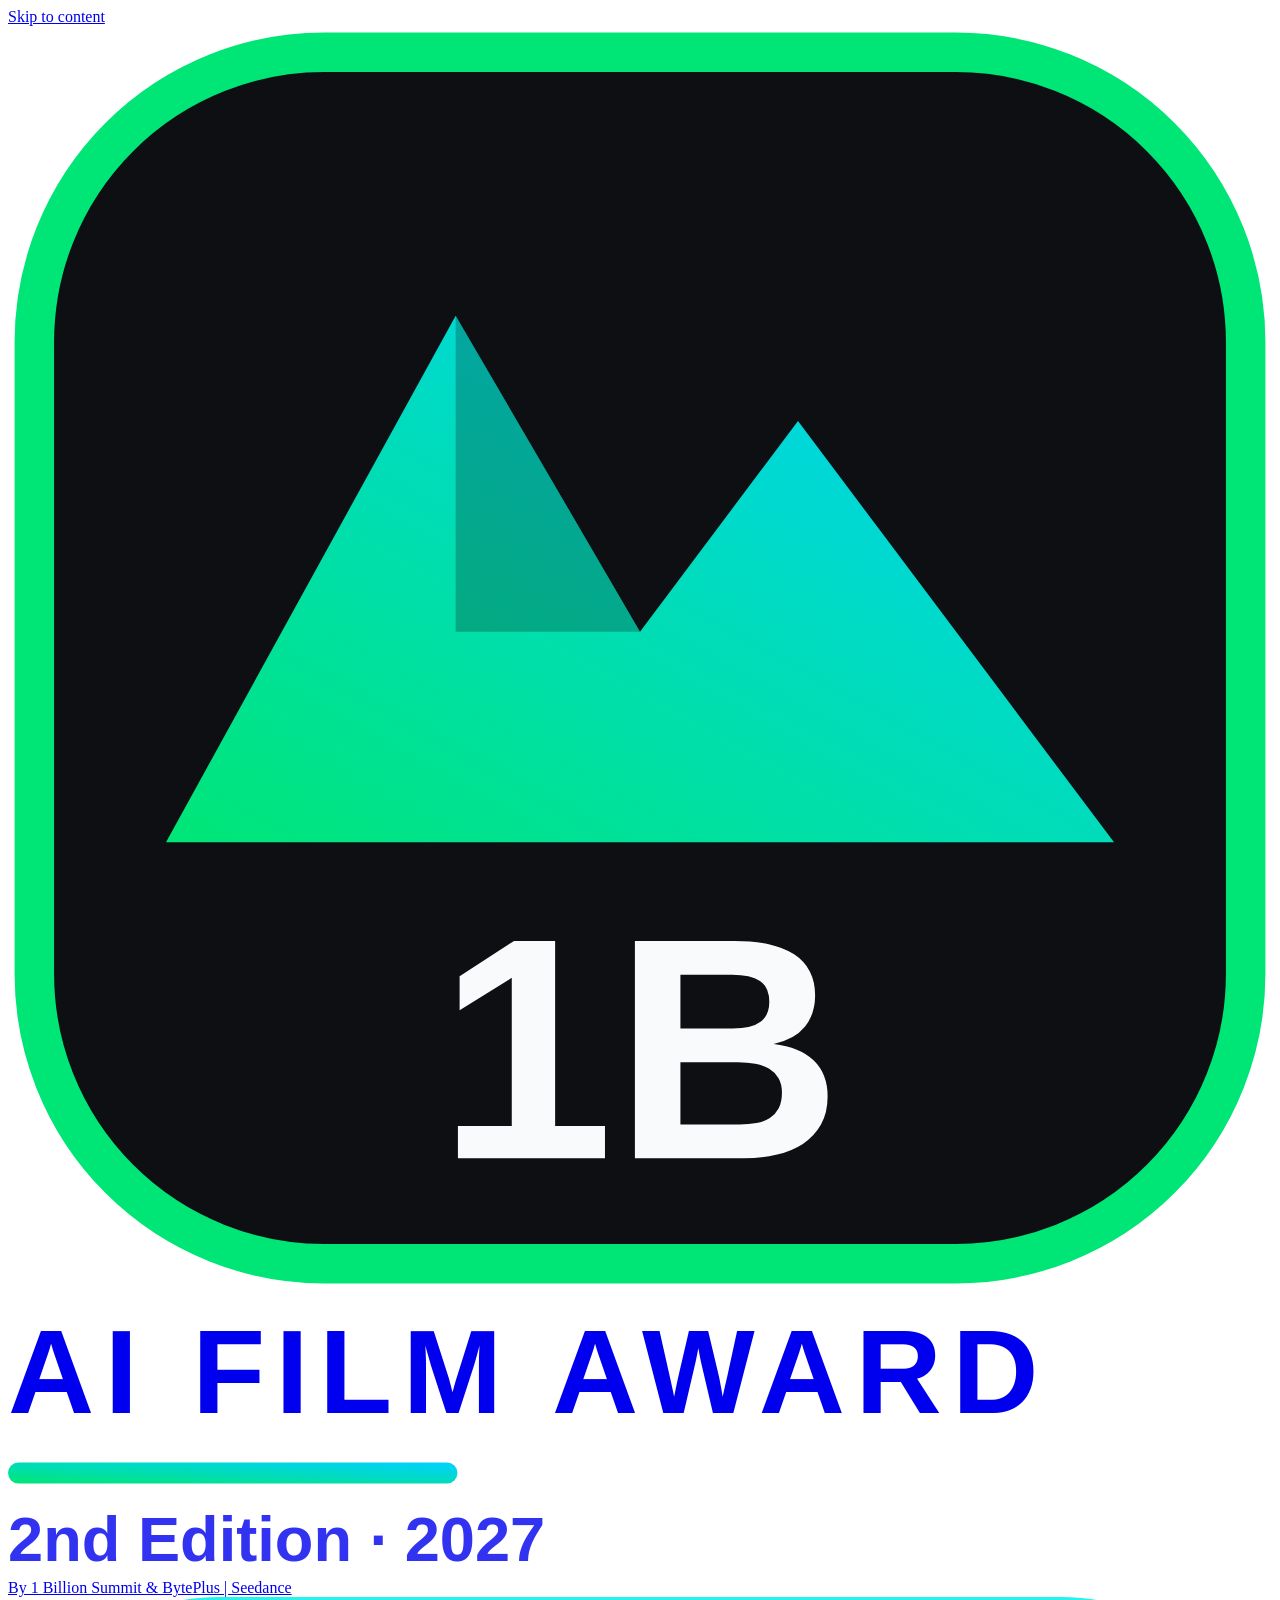
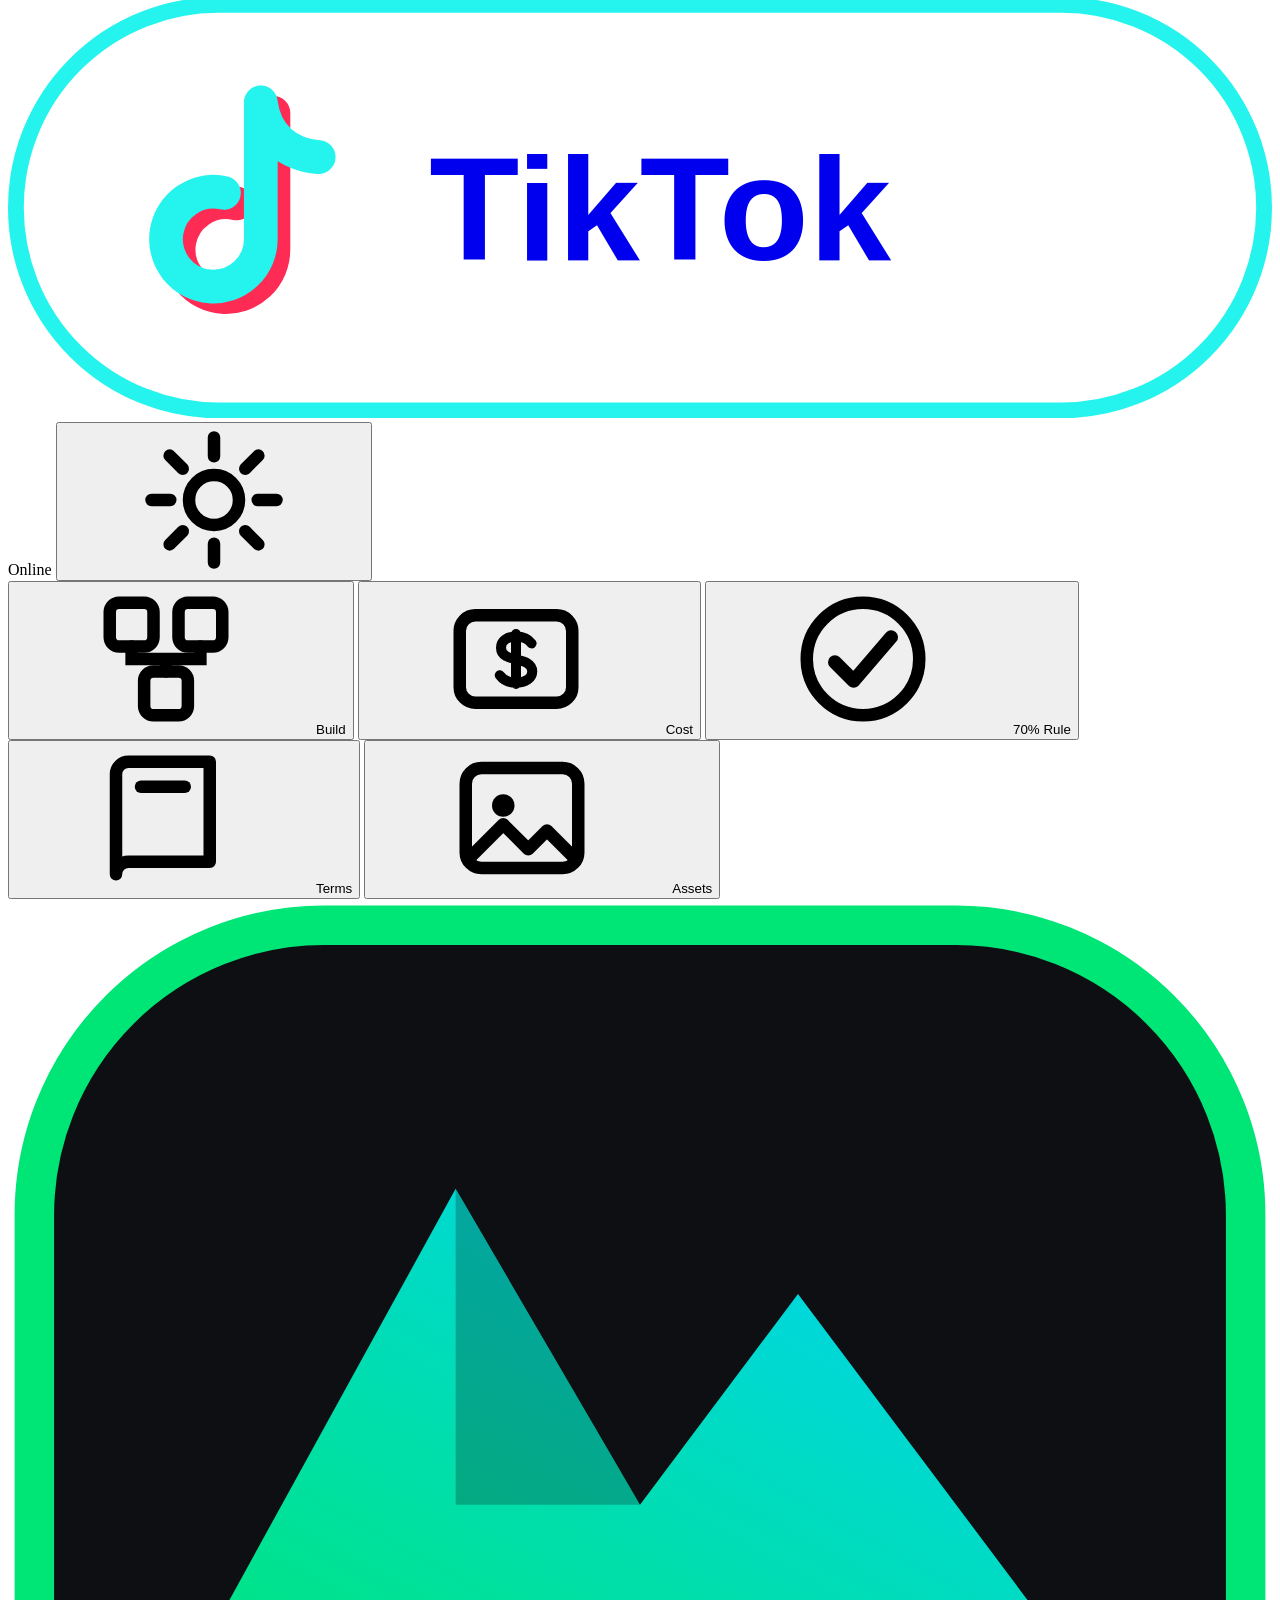
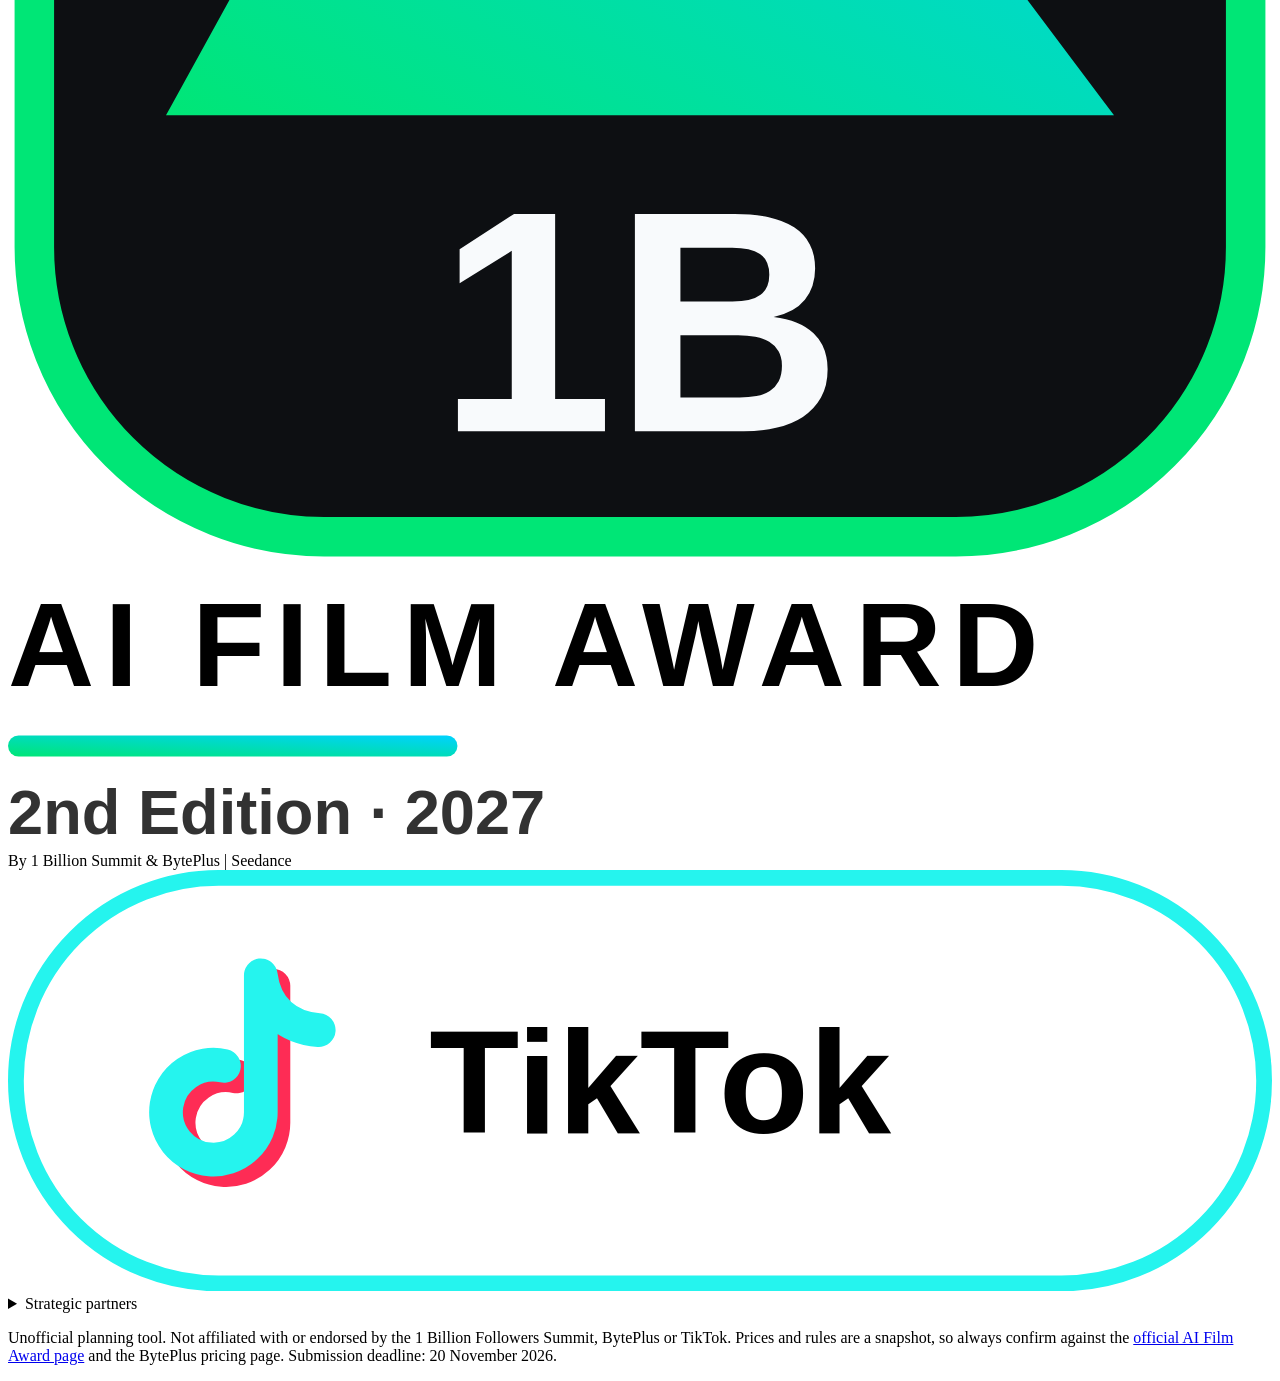
==== index.html @ e2837b0d "Rename index (1).html to index.html" ====
<!DOCTYPE html>
<html lang="en" data-theme="dark">
<head>
  <meta charset="utf-8">
  <meta name="viewport" content="width=device-width, initial-scale=1, viewport-fit=cover">
  <title>1B AI Film Studio Calculator — Seedance Cost &amp; 70% Rule Planner</title>
  <meta name="description" content="Plan your 1 Billion Followers Summit 2027 AI Film Award entry before you generate: Seedance cost forecasting, the 70% Seedance rule, 5–7 minute runtime validation and a visual calculator builder. Works offline.">
  <meta name="theme-color" content="#0D0F12">
  <meta name="color-scheme" content="dark light">
  <meta name="application-name" content="1B AI Calc">

  <!-- Open Graph -->
  <meta property="og:type" content="website">
  <meta property="og:site_name" content="1B AI Film Studio Calculator">
  <meta property="og:title" content="1B AI Film Studio Calculator — Plan your $1,000,000 AI Film Award entry">
  <meta property="og:description" content="Visual calculators for Seedance generation cost, the 70% Seedance rule and the 5–7 minute runtime window. Unofficial planning tool for the 1 Billion Followers Summit 2027 AI Film Award.">
  <meta property="og:url" content="https://1billion-ai-calculator.example/">
  <meta property="og:image" content="https://1billion-ai-calculator.example/icons/og-image.png">
  <meta property="og:image:type" content="image/png">
  <meta property="og:image:width" content="1200">
  <meta property="og:image:height" content="630">
  <meta property="og:image:alt" content="1B AI Film Studio Calculator banner with the 1B emblem, AI Film Award 2027 and calculator preview cards">
  <meta property="og:image" content="https://1billion-ai-calculator.example/icons/og-image.svg">
  <meta property="og:image:type" content="image/svg+xml">
  <meta property="og:locale" content="en_US">

  <!-- Twitter -->
  <meta name="twitter:card" content="summary_large_image">
  <meta name="twitter:title" content="1B AI Film Studio Calculator">
  <meta name="twitter:description" content="Budget Seedance, validate the 70% rule and the 5–7 minute runtime before you generate.">
  <meta name="twitter:image" content="https://1billion-ai-calculator.example/icons/og-image.png">
  <meta name="twitter:image:alt" content="1B AI Film Studio Calculator banner">

  <!-- iOS / Apple PWA -->
  <meta name="mobile-web-app-capable" content="yes">
  <meta name="apple-mobile-web-app-capable" content="yes">
  <meta name="apple-mobile-web-app-status-bar-style" content="black-translucent">
  <meta name="apple-mobile-web-app-title" content="1B AI Calc">
  <link rel="apple-touch-icon" href="apple-touch-icon.png">
  <link rel="apple-touch-icon" sizes="180x180" href="apple-touch-icon.png">

  <link rel="manifest" href="manifest.webmanifest">
  <link rel="icon" href="favicon.svg" type="image/svg+xml">
  <link rel="icon" type="image/png" sizes="32x32" href="icons/favicon-32x32.png">
  <link rel="icon" type="image/png" sizes="16x16" href="icons/favicon-16x16.png">
  <link rel="stylesheet" href="css/styles.css">
</head>
<body>

<!-- ===================== SVG SPRITE SHEET ===================== -->
<svg xmlns="http://www.w3.org/2000/svg" width="0" height="0" style="position:absolute" aria-hidden="true" focusable="false">
  <defs>
    <linearGradient id="gPeak" x1="0" y1="1" x2="1" y2="0">
      <stop offset="0" stop-color="#00E676"/>
      <stop offset="1" stop-color="#00D2FF"/>
    </linearGradient>

    <!-- 1 Billion Followers Summit — Dubai, UAE emblem: emerald-to-cyan geometric peaks -->
    <symbol id="logo-1b" viewBox="0 0 48 48">
      <rect x="1" y="1" width="46" height="46" rx="11" fill="#0D0F12" stroke="#00E676" stroke-width="1.5"/>
      <path d="M6 31 L17 11 L24 23 L30 15 L42 31 Z" fill="url(#gPeak)"/>
      <path d="M17 11 L24 23 L17 23 Z" fill="#0D0F12" opacity=".25"/>
      <text x="24" y="43" font-family="Arial, Helvetica, sans-serif" font-size="12" font-weight="800" fill="#F8FAFC" text-anchor="middle">1B</text>
    </symbol>

    <!-- AI FILM AWARD wordmark -->
    <symbol id="logo-ai-film-award" viewBox="0 0 180 40">
      <text x="0" y="17" font-family="Arial, Helvetica, sans-serif" font-size="17" font-weight="800" letter-spacing="1.5" fill="currentColor">AI FILM AWARD</text>
      <rect x="0" y="24" width="64" height="3" rx="1.5" fill="url(#gPeak)"/>
      <text x="0" y="38" font-family="Arial, Helvetica, sans-serif" font-size="9" font-weight="600" fill="currentColor" opacity=".8">2nd Edition · 2027</text>
    </symbol>

    <!-- BytePlus | Seedance (stylised) -->
    <symbol id="logo-byteplus-seedance" viewBox="0 0 190 40">
      <rect x=".75" y=".75" width="188.5" height="38.5" rx="19.25" fill="none" stroke="#00E676" stroke-width="1.5"/>
      <path d="M12 26 L19 12 L24 21 L28 16 L35 26 Z" fill="url(#gPeak)"/>
      <text x="44" y="25" font-family="Arial, Helvetica, sans-serif" font-size="13" font-weight="800" fill="currentColor">BytePlus <tspan fill="#00E676">|</tspan> Seedance</text>
    </symbol>

    <!-- TikTok (stylised mark + wordmark) -->
    <symbol id="logo-tiktok" viewBox="0 0 120 40">
      <rect x=".75" y=".75" width="118.5" height="38.5" rx="19.25" fill="none" stroke="#25F4EE" stroke-width="1.5"/>
      <path d="M24 10 v13 a4.5 4.5 0 1 1 -3.5 -4.4" fill="none" stroke="#FE2C55" stroke-width="3.2" stroke-linecap="round" transform="translate(1.2 1)"/>
      <path d="M24 10 v13 a4.5 4.5 0 1 1 -3.5 -4.4 M24 10 c.4 3.2 2.6 5 5.5 5.2" fill="none" stroke="#25F4EE" stroke-width="3.2" stroke-linecap="round"/>
      <text x="40" y="25" font-family="Arial, Helvetica, sans-serif" font-size="14" font-weight="800" fill="currentColor">TikTok</text>
    </symbol>

    <!-- Strategic partner badges (stylised wordmark badges, tinted via CSS color) -->
    <symbol id="p-tiktok" viewBox="0 0 168 40"><rect x=".75" y=".75" width="166.5" height="38.5" rx="19.25" fill="none" stroke="currentColor" stroke-opacity=".5" stroke-width="1.5"/><circle cx="20" cy="20" r="8" fill="currentColor"/><text x="38" y="25" font-family="Arial, Helvetica, sans-serif" font-size="13" font-weight="800" fill="currentColor">TikTok</text></symbol>
    <symbol id="p-meta" viewBox="0 0 168 40"><rect x=".75" y=".75" width="166.5" height="38.5" rx="19.25" fill="none" stroke="currentColor" stroke-opacity=".5" stroke-width="1.5"/><path d="M10 24 c0-8 5-12 8-6 s6 6 8-2 c-3-4-8-4-10 2" fill="none" stroke="currentColor" stroke-width="3" stroke-linecap="round" transform="translate(0 1)"/><text x="38" y="25" font-family="Arial, Helvetica, sans-serif" font-size="13" font-weight="800" fill="currentColor">Meta</text></symbol>
    <symbol id="p-youtube" viewBox="0 0 168 40"><rect x=".75" y=".75" width="166.5" height="38.5" rx="19.25" fill="none" stroke="currentColor" stroke-opacity=".5" stroke-width="1.5"/><rect x="10" y="12" width="20" height="15" rx="4" fill="currentColor"/><path d="M18 16 L24 19.5 L18 23 Z" fill="#0D0F12"/><text x="38" y="25" font-family="Arial, Helvetica, sans-serif" font-size="13" font-weight="800" fill="currentColor">YouTube</text></symbol>
    <symbol id="p-instagram" viewBox="0 0 168 40"><rect x=".75" y=".75" width="166.5" height="38.5" rx="19.25" fill="none" stroke="currentColor" stroke-opacity=".5" stroke-width="1.5"/><rect x="11" y="11" width="18" height="18" rx="5" fill="none" stroke="currentColor" stroke-width="2.4"/><circle cx="20" cy="20" r="4" fill="none" stroke="currentColor" stroke-width="2.4"/><text x="38" y="25" font-family="Arial, Helvetica, sans-serif" font-size="13" font-weight="800" fill="currentColor">Instagram</text></symbol>
    <symbol id="p-gemini" viewBox="0 0 168 40"><rect x=".75" y=".75" width="166.5" height="38.5" rx="19.25" fill="none" stroke="currentColor" stroke-opacity=".5" stroke-width="1.5"/><path d="M20 10 C21 16 24 19 30 20 C24 21 21 24 20 30 C19 24 16 21 10 20 C16 19 19 16 20 10 Z" fill="currentColor"/><text x="38" y="25" font-family="Arial, Helvetica, sans-serif" font-size="13" font-weight="800" fill="currentColor">Gemini</text></symbol>
    <symbol id="p-tiktok-live" viewBox="0 0 168 40"><rect x=".75" y=".75" width="166.5" height="38.5" rx="19.25" fill="none" stroke="currentColor" stroke-opacity=".5" stroke-width="1.5"/><circle cx="20" cy="20" r="8" fill="currentColor"/><circle cx="20" cy="20" r="3" fill="#0D0F12"/><text x="38" y="25" font-family="Arial, Helvetica, sans-serif" font-size="13" font-weight="800" fill="currentColor">TikTok LIVE</text></symbol>
    <symbol id="p-linkedin" viewBox="0 0 168 40"><rect x=".75" y=".75" width="166.5" height="38.5" rx="19.25" fill="none" stroke="currentColor" stroke-opacity=".5" stroke-width="1.5"/><rect x="10" y="10" width="20" height="20" rx="4" fill="currentColor"/><text x="20" y="25.5" font-family="Arial, Helvetica, sans-serif" font-size="12" font-weight="800" fill="#0D0F12" text-anchor="middle">in</text><text x="38" y="25" font-family="Arial, Helvetica, sans-serif" font-size="13" font-weight="800" fill="currentColor">LinkedIn</text></symbol>
    <symbol id="p-bilibili" viewBox="0 0 168 40"><rect x=".75" y=".75" width="166.5" height="38.5" rx="19.25" fill="none" stroke="currentColor" stroke-opacity=".5" stroke-width="1.5"/><rect x="10" y="13" width="20" height="14" rx="4" fill="currentColor"/><path d="M14 9 L17 13 M26 9 L23 13" stroke="currentColor" stroke-width="2" stroke-linecap="round"/><text x="38" y="25" font-family="Arial, Helvetica, sans-serif" font-size="13" font-weight="800" fill="currentColor">Bilibili</text></symbol>
    <symbol id="p-snapchat" viewBox="0 0 168 40"><rect x=".75" y=".75" width="166.5" height="38.5" rx="19.25" fill="none" stroke="currentColor" stroke-opacity=".5" stroke-width="1.5"/><path d="M20 10 c4 0 6 3 6 7 v3 l3 3 h-4 c-1 2-3 3-5 3 s-4-1-5-3 h-4 l3-3 v-3 c0-4 2-7 6-7 Z" fill="currentColor"/><text x="38" y="25" font-family="Arial, Helvetica, sans-serif" font-size="13" font-weight="800" fill="currentColor">Snapchat</text></symbol>
    <symbol id="p-byteplus-seedance" viewBox="0 0 168 40"><rect x=".75" y=".75" width="166.5" height="38.5" rx="19.25" fill="none" stroke="currentColor" stroke-opacity=".5" stroke-width="1.5"/><path d="M10 28 L17 12 L22 21 L26 16 L32 28 Z" fill="currentColor"/><text x="38" y="18" font-family="Arial, Helvetica, sans-serif" font-size="11" font-weight="800" fill="currentColor">BytePlus</text><text x="38" y="31" font-family="Arial, Helvetica, sans-serif" font-size="11" font-weight="800" fill="currentColor">Seedance</text></symbol>
    <symbol id="p-x" viewBox="0 0 168 40"><rect x=".75" y=".75" width="166.5" height="38.5" rx="19.25" fill="none" stroke="currentColor" stroke-opacity=".5" stroke-width="1.5"/><path d="M11 11 L29 29 M29 11 L11 29" stroke="currentColor" stroke-width="3" stroke-linecap="round"/><text x="38" y="25" font-family="Arial, Helvetica, sans-serif" font-size="13" font-weight="800" fill="currentColor">X</text></symbol>

    <symbol id="p-emirates" viewBox="0 0 168 40"><rect x=".75" y=".75" width="166.5" height="38.5" rx="19.25" fill="none" stroke="currentColor" stroke-opacity=".5" stroke-width="1.5"/><path d="M10 26 Q20 10 30 26 Q20 20 10 26 Z" fill="currentColor"/><text x="38" y="25" font-family="Arial, Helvetica, sans-serif" font-size="13" font-weight="800" fill="currentColor">Emirates</text></symbol>
    <symbol id="p-dubai-chamber-digital" viewBox="0 0 168 40"><rect x=".75" y=".75" width="166.5" height="38.5" rx="19.25" fill="none" stroke="currentColor" stroke-opacity=".5" stroke-width="1.5"/><rect x="11" y="11" width="18" height="18" rx="3" fill="none" stroke="currentColor" stroke-width="2.4"/><path d="M15 25 V19 M20 25 V15 M25 25 V21" stroke="currentColor" stroke-width="2.4" stroke-linecap="round"/><text x="38" y="18" font-family="Arial, Helvetica, sans-serif" font-size="11" font-weight="800" fill="currentColor">Dubai Chamber</text><text x="38" y="31" font-family="Arial, Helvetica, sans-serif" font-size="11" font-weight="800" fill="currentColor">Digital</text></symbol>
    <symbol id="p-difc" viewBox="0 0 168 40"><rect x=".75" y=".75" width="166.5" height="38.5" rx="19.25" fill="none" stroke="currentColor" stroke-opacity=".5" stroke-width="1.5"/><path d="M20 9 L30 20 L20 31 L10 20 Z" fill="currentColor"/><text x="38" y="25" font-family="Arial, Helvetica, sans-serif" font-size="13" font-weight="800" fill="currentColor">DIFC</text></symbol>
    <symbol id="p-e-and" viewBox="0 0 168 40"><rect x=".75" y=".75" width="166.5" height="38.5" rx="19.25" fill="none" stroke="currentColor" stroke-opacity=".5" stroke-width="1.5"/><circle cx="20" cy="20" r="9" fill="none" stroke="currentColor" stroke-width="2.6"/><text x="20" y="24.5" font-family="Arial, Helvetica, sans-serif" font-size="12" font-weight="800" fill="currentColor" text-anchor="middle">e&amp;</text><text x="38" y="25" font-family="Arial, Helvetica, sans-serif" font-size="13" font-weight="800" fill="currentColor">e&amp;</text></symbol>
    <symbol id="p-dubai-silicon-oasis" viewBox="0 0 168 40"><rect x=".75" y=".75" width="166.5" height="38.5" rx="19.25" fill="none" stroke="currentColor" stroke-opacity=".5" stroke-width="1.5"/><rect x="11" y="11" width="18" height="18" rx="3" fill="currentColor"/><path d="M15 15 h10 v10 h-10 Z" fill="#0D0F12"/><text x="38" y="18" font-family="Arial, Helvetica, sans-serif" font-size="11" font-weight="800" fill="currentColor">Dubai Silicon</text><text x="38" y="31" font-family="Arial, Helvetica, sans-serif" font-size="11" font-weight="800" fill="currentColor">Oasis</text></symbol>
    <symbol id="p-museum-of-the-future" viewBox="0 0 168 40"><rect x=".75" y=".75" width="166.5" height="38.5" rx="19.25" fill="none" stroke="currentColor" stroke-opacity=".5" stroke-width="1.5"/><ellipse cx="20" cy="20" rx="10" ry="8" fill="none" stroke="currentColor" stroke-width="2.6"/><ellipse cx="20" cy="20" rx="3.4" ry="4.4" fill="currentColor"/><text x="38" y="18" font-family="Arial, Helvetica, sans-serif" font-size="11" font-weight="800" fill="currentColor">Museum of</text><text x="38" y="31" font-family="Arial, Helvetica, sans-serif" font-size="11" font-weight="800" fill="currentColor">the Future</text></symbol>
    <symbol id="p-rta" viewBox="0 0 168 40"><rect x=".75" y=".75" width="166.5" height="38.5" rx="19.25" fill="none" stroke="currentColor" stroke-opacity=".5" stroke-width="1.5"/><path d="M10 28 L16 12 H24 L30 28 Z" fill="none" stroke="currentColor" stroke-width="2.4" stroke-linejoin="round"/><text x="38" y="25" font-family="Arial, Helvetica, sans-serif" font-size="13" font-weight="800" fill="currentColor">RTA</text></symbol>

    <!-- UI icons (24px grid, stroke-based) -->
    <symbol id="i-builder" viewBox="0 0 24 24"><rect x="3" y="3" width="7" height="7" rx="1.5" fill="none" stroke="currentColor" stroke-width="2"/><rect x="14" y="3" width="7" height="7" rx="1.5" fill="none" stroke="currentColor" stroke-width="2"/><rect x="8.5" y="14" width="7" height="7" rx="1.5" fill="none" stroke="currentColor" stroke-width="2"/><path d="M6.5 10 v2 h11 v-2 M12 12 v2" fill="none" stroke="currentColor" stroke-width="2" stroke-linecap="round"/></symbol>
    <symbol id="i-cost" viewBox="0 0 24 24"><rect x="3" y="5" width="18" height="14" rx="2.5" fill="none" stroke="currentColor" stroke-width="2"/><path d="M12 8 v8 M14.5 9.5 c-.6-.8-1.5-1.1-2.5-1.1 c-1.4 0-2.4.7-2.4 1.8 c0 2.6 5 1.2 5 3.8 c0 1.1-1.1 1.8-2.6 1.8 c-1.1 0-2-.4-2.6-1.2" fill="none" stroke="currentColor" stroke-width="1.6" stroke-linecap="round"/></symbol>
    <symbol id="i-check" viewBox="0 0 24 24"><circle cx="12" cy="12" r="9" fill="none" stroke="currentColor" stroke-width="2"/><path d="M7.5 12.5 l3 3 l6-7" fill="none" stroke="currentColor" stroke-width="2.2" stroke-linecap="round" stroke-linejoin="round"/></symbol>
    <symbol id="i-book" viewBox="0 0 24 24"><path d="M4 5 a2 2 0 0 1 2-2 h13 v16 H6 a2 2 0 0 0-2 2 Z M4 19 V5" fill="none" stroke="currentColor" stroke-width="2" stroke-linejoin="round"/><path d="M8 7 h7" stroke="currentColor" stroke-width="2" stroke-linecap="round"/></symbol>
    <symbol id="i-image" viewBox="0 0 24 24"><rect x="3" y="4" width="18" height="16" rx="2.5" fill="none" stroke="currentColor" stroke-width="2"/><circle cx="9" cy="10" r="1.8" fill="currentColor"/><path d="M4 18 l5-5 l4 4 l3-3 l4 4" fill="none" stroke="currentColor" stroke-width="2" stroke-linejoin="round" stroke-linecap="round"/></symbol>
    <symbol id="i-sun" viewBox="0 0 24 24"><circle cx="12" cy="12" r="4" fill="none" stroke="currentColor" stroke-width="2"/><path d="M12 2 v3 M12 19 v3 M2 12 h3 M19 12 h3 M4.9 4.9 l2.1 2.1 M17 17 l2.1 2.1 M4.9 19.1 L7 17 M17 7 l2.1-2.1" stroke="currentColor" stroke-width="2" stroke-linecap="round"/></symbol>
    <symbol id="i-moon" viewBox="0 0 24 24"><path d="M20 14.5 A8 8 0 0 1 9.5 4 A8.5 8.5 0 1 0 20 14.5 Z" fill="none" stroke="currentColor" stroke-width="2" stroke-linejoin="round"/></symbol>
    <symbol id="i-download" viewBox="0 0 24 24"><path d="M12 3 v12 M7 10.5 l5 5 l5-5 M4 20 h16" fill="none" stroke="currentColor" stroke-width="2.2" stroke-linecap="round" stroke-linejoin="round"/></symbol>
    <symbol id="i-up" viewBox="0 0 24 24"><path d="M6 15 l6-6 l6 6" fill="none" stroke="currentColor" stroke-width="2.4" stroke-linecap="round" stroke-linejoin="round"/></symbol>
    <symbol id="i-down" viewBox="0 0 24 24"><path d="M6 9 l6 6 l6-6" fill="none" stroke="currentColor" stroke-width="2.4" stroke-linecap="round" stroke-linejoin="round"/></symbol>
    <symbol id="i-trash" viewBox="0 0 24 24"><path d="M4 7 h16 M9 7 V4 h6 v3 M6 7 l1 13 h10 l1-13 M10 11 v6 M14 11 v6" fill="none" stroke="currentColor" stroke-width="2" stroke-linecap="round" stroke-linejoin="round"/></symbol>
    <symbol id="i-copy" viewBox="0 0 24 24"><rect x="8" y="8" width="12" height="12" rx="2" fill="none" stroke="currentColor" stroke-width="2"/><path d="M16 8 V6 a2 2 0 0 0-2-2 H6 a2 2 0 0 0-2 2 v8 a2 2 0 0 0 2 2 h2" fill="none" stroke="currentColor" stroke-width="2"/></symbol>
    <symbol id="i-install" viewBox="0 0 24 24"><rect x="6" y="2.5" width="12" height="19" rx="3" fill="none" stroke="currentColor" stroke-width="2"/><path d="M12 7 v7 M9 11.5 l3 3 l3-3" fill="none" stroke="currentColor" stroke-width="2" stroke-linecap="round" stroke-linejoin="round"/></symbol>
    <symbol id="i-share" viewBox="0 0 24 24"><path d="M12 15 V3 M8 7 l4-4 l4 4 M6 11 H5 a1 1 0 0 0-1 1 v8 a1 1 0 0 0 1 1 h14 a1 1 0 0 0 1-1 v-8 a1 1 0 0 0-1-1 h-1" fill="none" stroke="currentColor" stroke-width="2" stroke-linecap="round" stroke-linejoin="round"/></symbol>
  </defs>
</svg>

<a class="skip-link" href="#main">Skip to content</a>

<!-- ===================== UPDATE BANNER ===================== -->
<div id="updateBanner" class="update-banner" role="status" aria-live="polite" hidden>
  <span>A new version is ready.</span>
  <button type="button" id="updateBtn" class="btn btn--primary btn--sm">Refresh now</button>
  <button type="button" id="updateDismiss" class="btn btn--ghost btn--sm" aria-label="Dismiss update notice">Later</button>
</div>

<!-- ===================== HEADER ===================== -->
<header class="app-header" role="banner">
  <div class="app-header__inner">
    <a class="lockup" href="./index.html" aria-label="1B AI Film Studio Calculator — home">
      <svg class="lockup__emblem" viewBox="0 0 48 48" role="img" aria-label="1 Billion Followers Summit emblem"><use href="#logo-1b"/></svg>
      <span class="lockup__text">
        <svg class="lockup__award" viewBox="0 0 180 40" role="img" aria-label="AI Film Award, 2nd Edition 2027"><use href="#logo-ai-film-award"/></svg>
        <span class="lockup__by">By 1 Billion Summit &amp; BytePlus | Seedance</span>
      </span>
      <svg class="lockup__tiktok" viewBox="0 0 120 40" role="img" aria-label="TikTok"><use href="#logo-tiktok"/></svg>
    </a>
    <div class="app-header__actions">
      <span id="netPill" class="net-pill" role="status" aria-live="polite"><span class="net-pill__dot" aria-hidden="true"></span><span id="netText">Online</span></span>
      <button type="button" id="installBtn" class="btn btn--primary btn--sm" hidden><svg class="icon" aria-hidden="true"><use href="#i-install"/></svg><span>Install</span></button>
      <button type="button" id="themeBtn" class="btn btn--icon" aria-label="Switch to light theme" aria-pressed="false"><svg class="icon" aria-hidden="true"><use id="themeIcon" href="#i-sun"/></svg></button>
    </div>
  </div>
</header>

<!-- ===================== PRIMARY NAV ===================== -->
<nav class="tabbar" aria-label="Primary">
  <div class="tabbar__inner" role="tablist" aria-label="Calculator sections">
    <button type="button" class="tab" role="tab" id="tab-builder" data-tab="builder" aria-controls="panel-builder" aria-selected="true" aria-label="Visual Calculator Studio"><svg class="icon" aria-hidden="true"><use href="#i-builder"/></svg><span>Build</span></button>
    <button type="button" class="tab" role="tab" id="tab-seedance" data-tab="seedance" aria-controls="panel-seedance" aria-selected="false" tabindex="-1" aria-label="Seedance Cost and Iteration Calculator"><svg class="icon" aria-hidden="true"><use href="#i-cost"/></svg><span>Cost</span></button>
    <button type="button" class="tab" role="tab" id="tab-compliance" data-tab="compliance" aria-controls="panel-compliance" aria-selected="false" tabindex="-1" aria-label="70 percent compliance and timeline validator"><svg class="icon" aria-hidden="true"><use href="#i-check"/></svg><span>70% Rule</span></button>
    <button type="button" class="tab" role="tab" id="tab-glossary" data-tab="glossary" aria-controls="panel-glossary" aria-selected="false" tabindex="-1" aria-label="Definition of Terms"><svg class="icon" aria-hidden="true"><use href="#i-book"/></svg><span>Terms</span></button>
    <button type="button" class="tab" role="tab" id="tab-assets" data-tab="assets" aria-controls="panel-assets" aria-selected="false" tabindex="-1" aria-label="PWA asset and PNG icon pack generator"><svg class="icon" aria-hidden="true"><use href="#i-image"/></svg><span>Assets</span></button>
  </div>
</nav>

<!-- ===================== MAIN ===================== -->
<main id="main" class="app-main" tabindex="-1">

  <div id="installBanner" class="install-banner" hidden>
    <div>
      <strong>Install this app</strong>
      <p>Add it to your home screen for full-screen, offline use.</p>
    </div>
    <div class="install-banner__actions">
      <button type="button" id="installBannerBtn" class="btn btn--primary btn--sm">Install</button>
      <button type="button" id="installBannerDismiss" class="btn btn--ghost btn--sm">Not now</button>
    </div>
  </div>

  <div id="boot" class="boot" aria-hidden="true">
    <div class="skeleton skeleton--title"></div>
    <div class="skeleton skeleton--card"></div>
    <div class="skeleton skeleton--card"></div>
  </div>
  <noscript><p class="card">This calculator needs JavaScript enabled to run.</p></noscript>

  <!-- ============ 1. VISUAL CALCULATOR STUDIO ============ -->
  <section id="panel-builder" class="panel" role="tabpanel" aria-labelledby="tab-builder" tabindex="-1" hidden>
    <div class="panel__head">
      <h1 class="panel__title">Visual Calculator Studio</h1>
      <p class="panel__sub">Build &amp; run pre-production calculators visually. Add blocks, link them with variables, and watch results update live &mdash; before you spend a single Seedance credit.</p>
    </div>

    <section class="card" aria-labelledby="presetsTitle">
      <h2 id="presetsTitle" class="card__title">1-click preset templates</h2>
      <div id="presetGrid" class="preset-grid"></div>
    </section>

    <section class="card" aria-labelledby="studioTitle">
      <h2 id="studioTitle" class="card__title">Your calculator</h2>
      <div class="field">
        <label for="calcName">Calculator name</label>
        <input id="calcName" type="text" maxlength="80" autocomplete="off">
      </div>
      <div class="btn-row" role="group" aria-label="Add a block">
        <button type="button" class="btn btn--accent" data-add="input">+ Input</button>
        <button type="button" class="btn btn--accent" data-add="model">+ Model</button>
        <button type="button" class="btn btn--accent" data-add="formula">+ Formula</button>
        <button type="button" class="btn btn--accent" data-add="output">+ Output</button>
      </div>
      <div class="palette" aria-label="Variables you can insert into a formula">
        <span class="palette__label">Variables <small>(tap to insert into the formula you are editing)</small></span>
        <div id="varPalette" class="chips"></div>
      </div>
    </section>

    <div id="canvas" class="canvas" aria-label="Calculator blocks"></div>

    <section class="card" aria-labelledby="saveTitle">
      <h2 id="saveTitle" class="card__title">Save, export &amp; import</h2>
      <div class="btn-row">
        <button type="button" class="btn btn--primary" id="saveCalcBtn">Save locally</button>
        <button type="button" class="btn" id="exportCalcBtn"><svg class="icon" aria-hidden="true"><use href="#i-download"/></svg><span>Export JSON</span></button>
        <button type="button" class="btn" id="importCalcBtn">Import JSON</button>
        <button type="button" class="btn btn--ghost" id="clearCalcBtn">Clear canvas</button>
        <input type="file" id="importFile" accept="application/json,.json" hidden>
      </div>
      <h3 class="card__subtitle">Saved calculators</h3>
      <ul id="savedList" class="saved-list"></ul>
    </section>

    <details class="card help">
      <summary>Formula syntax</summary>
      <ul>
        <li>Operators: <code>+ - * / ^</code> and parentheses. Percent suffix: <code>A * 15%</code> = A &times; 0.15.</li>
        <li>Comparisons return 1 or 0: <code>&lt; &gt; &lt;= &gt;= == !=</code>, combine with <code>&amp;&amp;</code> / <code>||</code>.</li>
        <li>Functions: <code>if(cond, a, b)</code>, <code>min</code>, <code>max</code>, <code>round</code>, <code>floor</code>, <code>ceil</code>, <code>abs</code>, <code>sqrt</code>, <code>clamp(x, lo, hi)</code>.</li>
        <li>Example: <code>if(A &gt; 3, A * B, A * B * 1.2)</code>. Inputs set as <strong>%</strong> are stored as fractions (5% = 0.05).</li>
      </ul>
    </details>
  </section>

  <!-- ============ 2. SEEDANCE COST CALCULATOR ============ -->
  <section id="panel-seedance" class="panel" role="tabpanel" aria-labelledby="tab-seedance" tabindex="-1" hidden>
    <div class="panel__head">
      <h1 class="panel__title">Seedance Cost &amp; Iteration Calculator</h1>
      <p class="panel__sub">Split your spend into drafts, hero shots and Seedream keyframes. See draft waste versus final-cut spend before you render.</p>
    </div>

    <section class="card results" aria-labelledby="sdResTitle" aria-live="polite">
      <h2 id="sdResTitle" class="card__title">Estimated spend</h2>
      <div class="stat-row">
        <div class="stat"><span class="stat__label">Total estimate</span><span class="stat__value stat__value--lg" id="sdTotal">$0.00</span></div>
        <div class="stat"><span class="stat__label">Burn per final minute</span><span class="stat__value" id="sdBurn">$0.00</span></div>
        <div class="stat"><span class="stat__label">Draft waste</span><span class="stat__value" id="sdWastePct">0%</span></div>
      </div>
      <div id="sdBar" class="stack" role="img" aria-label="Stacked bar of spend by phase"></div>
      <ul id="sdLegend" class="legend"></ul>
      <div class="table-wrap">
        <table class="table">
          <caption class="sr-only">Cost breakdown by phase</caption>
          <thead><tr><th scope="col">Line</th><th scope="col" class="num">Billed s / imgs</th><th scope="col" class="num">Rate</th><th scope="col" class="num">Cost</th></tr></thead>
          <tbody id="sdTable"></tbody>
        </table>
      </div>
      <ul id="sdNotes" class="notes"></ul>
    </section>

    <section class="card" aria-labelledby="sdFilmTitle">
      <h2 id="sdFilmTitle" class="card__title">Film target</h2>
      <div class="grid-2">
        <div class="field"><label for="sdFinal">Final film length (seconds)</label><input id="sdFinal" type="number" inputmode="decimal" min="60" max="600" step="1" data-bind="seedance.finalSecs"></div>
        <div class="field"><label for="sdPct">Seedance share of film: <output id="sdPctOut">75%</output></label><input id="sdPct" type="range" min="0" max="100" step="1" data-bind="seedance.seedancePct"></div>
      </div>
    </section>

    <section class="card" aria-labelledby="sdP1Title">
      <h2 id="sdP1Title" class="card__title"><span class="phase">Phase 1</span> Drafting</h2>
      <div class="grid-3">
        <div class="field"><label for="sdDraftModel">Draft model</label><select id="sdDraftModel" data-bind="seedance.draftModel" data-type="string"></select></div>
        <div class="field"><label for="sdDraftRes">Resolution</label><select id="sdDraftRes" data-bind="seedance.draftRes" data-type="number"></select></div>
        <div class="field"><label for="sdDraftTakes">Draft takes per kept second</label><input id="sdDraftTakes" type="number" inputmode="decimal" min="0" max="30" step="0.5" data-bind="seedance.draftTakes"></div>
      </div>
    </section>

    <section class="card" aria-labelledby="sdP2Title">
      <h2 id="sdP2Title" class="card__title"><span class="phase">Phase 2</span> Hero shots</h2>
      <div class="grid-3">
        <div class="field"><label for="sdHeroModel">Hero model</label><select id="sdHeroModel" data-bind="seedance.heroModel" data-type="string"></select></div>
        <div class="field"><label for="sdHeroRes">Resolution</label><select id="sdHeroRes" data-bind="seedance.heroRes" data-type="number"></select></div>
        <div class="field"><label for="sdHeroTakes">Hero takes per kept second</label><input id="sdHeroTakes" type="number" inputmode="decimal" min="1" max="20" step="0.25" data-bind="seedance.heroTakes"></div>
      </div>
    </section>

    <section class="card" aria-labelledby="sdP3Title">
      <h2 id="sdP3Title" class="card__title"><span class="phase">Phase 3</span> Seedream keyframes</h2>
      <div class="grid-3">
        <div class="field"><label for="sdKeyframes">Keyframes / storyboards / sheets</label><input id="sdKeyframes" type="number" inputmode="numeric" min="0" max="2000" step="1" data-bind="seedance.keyframes"></div>
        <div class="field"><label for="sdKeyIter">Generations per keyframe</label><input id="sdKeyIter" type="number" inputmode="decimal" min="1" max="50" step="1" data-bind="seedance.keyIter"></div>
        <div class="field"><label for="sdImgTier">Seedream tier</label><select id="sdImgTier" data-bind="seedance.imgTier" data-type="string"></select></div>
      </div>
      <details class="subdetails">
        <summary>Edit per-image prices (USD)</summary>
        <div class="grid-3">
          <div class="field"><label for="sdPriceDraft">Draft</label><input id="sdPriceDraft" type="number" inputmode="decimal" min="0" step="0.005" data-bind="seedance.price.draft"></div>
          <div class="field"><label for="sdPricePro">Pro</label><input id="sdPricePro" type="number" inputmode="decimal" min="0" step="0.005" data-bind="seedance.price.pro"></div>
          <div class="field"><label for="sdPriceUltra">Ultra 4K</label><input id="sdPriceUltra" type="number" inputmode="decimal" min="0" step="0.005" data-bind="seedance.price.ultra"></div>
        </div>
      </details>
    </section>

    <section class="card" aria-labelledby="sdRefTitle">
      <h2 id="sdRefTitle" class="card__title">Reference clip billing</h2>
      <label class="check"><input id="sdUseRef" type="checkbox" data-bind="seedance.useRef" data-type="bool"><span>Use a reference clip on every generation (draft &amp; hero)</span></label>
      <div class="grid-2">
        <div class="field"><label for="sdRefLen">Reference clip length (s)</label><input id="sdRefLen" type="number" inputmode="decimal" min="0" max="60" step="0.5" data-bind="seedance.refLen"></div>
        <div class="field"><label for="sdClipLen">Average generated clip length (s)</label><input id="sdClipLen" type="number" inputmode="decimal" min="1" max="30" step="0.5" data-bind="seedance.clipLen"></div>
      </div>
      <p class="hint">Billing: <code>with-reference rate &times; (output seconds + reference clip seconds)</code> per generation. Seedance 2.5 has no published reference rate in this tool, so it bills at its standard rate.</p>
    </section>
  </section>

  <!-- ============ 3. COMPLIANCE VALIDATOR ============ -->
  <section id="panel-compliance" class="panel" role="tabpanel" aria-labelledby="tab-compliance" tabindex="-1" hidden>
    <div class="panel__head">
      <h1 class="panel__title">70% Compliance &amp; Timeline Validator</h1>
      <p class="panel__sub">Check your cut against the AI Film Award rules in real time: 5&ndash;7 minutes, at least 70% Seedance, 16:9 1080p, EN subtitles and an official theme.</p>
      <p class="chip chip--warn" id="cpDeadline" role="note"></p>
    </div>

    <section class="card results" aria-labelledby="cpTlTitle">
      <h2 id="cpTlTitle" class="card__title">Timeline</h2>
      <div class="stat-row">
        <div class="stat"><span class="stat__label">Total runtime</span><span class="stat__value stat__value--lg" id="cpTotal">0:00</span></div>
        <div class="stat"><span class="stat__label">Seedance share</span><span class="stat__value stat__value--lg" id="cpPct">0.0%</span></div>
      </div>
      <div class="timeline" aria-hidden="true">
        <div id="cpBar" class="timeline__bar"></div>
        <div id="cpMarks" class="timeline__marks"></div>
        <div id="cpTicks" class="timeline__ticks"></div>
      </div>
      <ul class="legend">
        <li><span class="swatch swatch--seedance"></span>Seedance <b id="cpLegS">0:00</b></li>
        <li><span class="swatch swatch--other"></span>Other AI / B-roll / VFX <b id="cpLegO">0:00</b></li>
        <li><span class="swatch swatch--titles"></span>Titles &amp; credits <b id="cpLegT">0:00</b></li>
      </ul>
    </section>

    <section class="card" aria-labelledby="cpInTitle">
      <h2 id="cpInTitle" class="card__title">Your cut</h2>
      <div class="slider-field">
        <label for="cpSeedance">Seedance primary footage</label>
        <div class="slider-field__row"><input id="cpSeedance" type="range" min="0" max="420" step="1" data-bind="compliance.seedance"><input id="cpSeedanceNum" class="slider-field__num" type="number" inputmode="numeric" min="0" max="900" step="1" data-bind="compliance.seedance" aria-label="Seedance seconds"><span class="unit">s</span></div>
      </div>
      <div class="slider-field">
        <label for="cpOther">Other AI tools / B-roll / VFX</label>
        <div class="slider-field__row"><input id="cpOther" type="range" min="0" max="420" step="1" data-bind="compliance.other"><input id="cpOtherNum" class="slider-field__num" type="number" inputmode="numeric" min="0" max="900" step="1" data-bind="compliance.other" aria-label="Other tools seconds"><span class="unit">s</span></div>
      </div>
      <div class="slider-field">
        <label for="cpTitles">Title cards &amp; end credits</label>
        <div class="slider-field__row"><input id="cpTitles" type="range" min="0" max="420" step="1" data-bind="compliance.titles"><input id="cpTitlesNum" class="slider-field__num" type="number" inputmode="numeric" min="0" max="900" step="1" data-bind="compliance.titles" aria-label="Titles seconds"><span class="unit">s</span></div>
      </div>
      <label class="check"><input id="cpFormat" type="checkbox" data-bind="compliance.format" data-type="bool"><span>Export is 16:9 horizontal, at least 1080p, as .MP4 or .MOV</span></label>
      <label class="check"><input id="cpSubs" type="checkbox" data-bind="compliance.subs" data-type="bool"><span>English (EN) subtitles are ready</span></label>
      <div class="field">
        <label for="cpTheme">Official theme</label>
        <select id="cpTheme" data-bind="compliance.theme" data-type="string">
          <option value="">Select a theme…</option>
          <option value="01">01 · Society, Community &amp; Humanitarian Issues</option>
          <option value="02">02 · Truth, Fake News &amp; Misinformation</option>
          <option value="03">03 · Humans &amp; AI</option>
          <option value="04">04 · Climate, Nature &amp; Our Changing Planet</option>
          <option value="05">05 · Human Relationships</option>
        </select>
      </div>
    </section>

    <section class="card" aria-labelledby="cpChkTitle">
      <h2 id="cpChkTitle" class="card__title">Compliance checklist</h2>
      <p id="cpSummary" class="summary" role="status" aria-live="polite"></p>
      <ul id="cpChecklist" class="checklist"></ul>
      <p id="cpHelper" class="hint"></p>
    </section>

    <section class="card" aria-labelledby="cpRoadTitle">
      <h2 id="cpRoadTitle" class="card__title">Award roadmap</h2>
      <ol class="roadmap">
        <li><b>Submissions open</b></li>
        <li><b>Submission deadline</b> &middot; 20 November 2026</li>
        <li><b>Top 50 &amp; public voting</b></li>
        <li><b>Top 5 announcement</b></li>
        <li><b>Premiere &amp; $1M Grand Prize</b> &middot; Dubai, 8&ndash;10 January 2027</li>
      </ol>
    </section>
  </section>

  <!-- ============ 4. GLOSSARY ============ -->
  <section id="panel-glossary" class="panel" role="tabpanel" aria-labelledby="tab-glossary" tabindex="-1" hidden>
    <div class="panel__head">
      <h1 class="panel__title">Definition of Terms</h1>
      <p class="panel__sub">Competition rules, Seedance and AI-video vocabulary, agent tooling, post-production and PWA terms &mdash; searchable and filterable.</p>
    </div>
    <section class="card">
      <div class="field">
        <label for="glSearch">Search terms</label>
        <input id="glSearch" type="search" autocomplete="off" placeholder="e.g. reference clip, subtitles, manifest">
      </div>
      <div id="glCats" class="chips chips--wrap" role="group" aria-label="Filter by category"></div>
      <p id="glCount" class="hint" role="status" aria-live="polite"></p>
    </section>
    <div id="glList" class="gl-list"></div>
  </section>

  <!-- ============ 5. ASSET GENERATOR ============ -->
  <section id="panel-assets" class="panel" role="tabpanel" aria-labelledby="tab-assets" tabindex="-1" hidden>
    <div class="panel__head">
      <h1 class="panel__title">PWA Asset &amp; PNG Icon Pack</h1>
      <p class="panel__sub">Browsers need real PNGs for installability and social previews. Render all 14 files from the SVG templates with an HTML5 canvas, then download them one by one or as a single ZIP that already has the right folder layout.</p>
    </div>
    <section class="card">
      <div class="btn-row">
        <button type="button" class="btn btn--primary" id="genAssetsBtn">Generate PNG pack</button>
        <button type="button" class="btn" id="zipAssetsBtn" disabled><svg class="icon" aria-hidden="true"><use href="#i-download"/></svg><span>Download all (.zip)</span></button>
      </div>
      <p id="assetStatus" class="hint" role="status" aria-live="polite">Nothing generated yet.</p>
      <div id="assetGrid" class="asset-grid"></div>
    </section>
    <section class="card">
      <h2 class="card__title">Where the files go</h2>
      <ul class="notes">
        <li><code>icons/og-image.png</code> and <code>icons/icon-*.png</code>, <code>icons/icon-maskable-*.png</code>, <code>icons/favicon-*.png</code> &rarr; the <code>icons/</code> folder.</li>
        <li><code>apple-touch-icon.png</code> &rarr; the site root, next to <code>index.html</code>.</li>
        <li>The ZIP preserves these paths. Unzip it over your project folder and redeploy.</li>
      </ul>
    </section>
  </section>
</main>

<!-- ===================== FOOTER ===================== -->
<footer class="app-footer" role="contentinfo">
  <div class="app-footer__inner">
    <div class="lockup lockup--footer">
      <svg class="lockup__emblem" viewBox="0 0 48 48" role="img" aria-label="1 Billion Followers Summit emblem"><use href="#logo-1b"/></svg>
      <span class="lockup__text">
        <svg class="lockup__award" viewBox="0 0 180 40" role="img" aria-label="AI Film Award 2027"><use href="#logo-ai-film-award"/></svg>
        <span class="lockup__by">By 1 Billion Summit &amp; BytePlus | Seedance</span>
      </span>
      <svg class="lockup__tiktok" viewBox="0 0 120 40" role="img" aria-label="TikTok"><use href="#logo-tiktok"/></svg>
    </div>

    <details class="partners">
      <summary>Strategic partners</summary>
      <h2 class="partners__title">Digital partners</h2>
      <ul class="badge-list">
        <li style="color:#25F4EE"><svg viewBox="0 0 168 40" role="img" aria-label="TikTok"><use href="#p-tiktok"/></svg></li>
        <li style="color:#4C8DF6"><svg viewBox="0 0 168 40" role="img" aria-label="Meta"><use href="#p-meta"/></svg></li>
        <li style="color:#FF4D4D"><svg viewBox="0 0 168 40" role="img" aria-label="YouTube"><use href="#p-youtube"/></svg></li>
        <li style="color:#F58AC1"><svg viewBox="0 0 168 40" role="img" aria-label="Instagram"><use href="#p-instagram"/></svg></li>
        <li style="color:#8AB4FF"><svg viewBox="0 0 168 40" role="img" aria-label="Gemini"><use href="#p-gemini"/></svg></li>
        <li style="color:#FE2C55"><svg viewBox="0 0 168 40" role="img" aria-label="TikTok LIVE"><use href="#p-tiktok-live"/></svg></li>
        <li style="color:#5AA7E8"><svg viewBox="0 0 168 40" role="img" aria-label="LinkedIn"><use href="#p-linkedin"/></svg></li>
        <li style="color:#4FC3F7"><svg viewBox="0 0 168 40" role="img" aria-label="Bilibili"><use href="#p-bilibili"/></svg></li>
        <li style="color:#FFE14D"><svg viewBox="0 0 168 40" role="img" aria-label="Snapchat"><use href="#p-snapchat"/></svg></li>
        <li style="color:#00E676"><svg viewBox="0 0 168 40" role="img" aria-label="BytePlus Seedance"><use href="#p-byteplus-seedance"/></svg></li>
        <li style="color:#CBD5E1"><svg viewBox="0 0 168 40" role="img" aria-label="X"><use href="#p-x"/></svg></li>
      </ul>
      <h2 class="partners__title">Dubai strategic sponsors</h2>
      <ul class="badge-list">
        <li style="color:#FF6B6B"><svg viewBox="0 0 168 40" role="img" aria-label="Emirates"><use href="#p-emirates"/></svg></li>
        <li style="color:#00D2FF"><svg viewBox="0 0 168 40" role="img" aria-label="Dubai Chamber Digital"><use href="#p-dubai-chamber-digital"/></svg></li>
        <li style="color:#E3C26B"><svg viewBox="0 0 168 40" role="img" aria-label="DIFC"><use href="#p-difc"/></svg></li>
        <li style="color:#FF5A5F"><svg viewBox="0 0 168 40" role="img" aria-label="e&amp;"><use href="#p-e-and"/></svg></li>
        <li style="color:#7DD3A8"><svg viewBox="0 0 168 40" role="img" aria-label="Dubai Silicon Oasis"><use href="#p-dubai-silicon-oasis"/></svg></li>
        <li style="color:#C4B5FD"><svg viewBox="0 0 168 40" role="img" aria-label="Museum of the Future"><use href="#p-museum-of-the-future"/></svg></li>
        <li style="color:#F59E0B"><svg viewBox="0 0 168 40" role="img" aria-label="RTA"><use href="#p-rta"/></svg></li>
      </ul>
      <p class="hint">Stylised wordmark badges for layout only. Replace with official brand assets, used under each partner's guidelines, before any public launch.</p>
    </details>

    <p class="fineprint">
      Unofficial planning tool. Not affiliated with or endorsed by the 1 Billion Followers Summit, BytePlus or TikTok. Prices and rules are a snapshot, so always confirm against the
      <a href="https://www.1billionsummit.com/ai-award-2027" target="_blank" rel="noopener noreferrer">official AI Film Award page</a> and the BytePlus pricing page. Submission deadline: 20 November 2026.
    </p>
  </div>
</footer>

<!-- ===================== iOS INSTALL DIALOG ===================== -->
<dialog id="iosDialog" class="dialog" aria-labelledby="iosTitle">
  <form method="dialog">
    <h2 id="iosTitle">Install on iPhone or iPad</h2>
    <ol class="steps">
      <li>Open this page in <strong>Safari</strong>.</li>
      <li>Tap the <strong>Share</strong> button <svg class="icon icon--inline" aria-hidden="true"><use href="#i-share"/></svg> in the toolbar.</li>
      <li>Scroll and choose <strong>Add to Home Screen</strong>.</li>
      <li>Tap <strong>Add</strong>. The app opens full-screen and works offline.</li>
    </ol>
    <button class="btn btn--primary" value="close">Got it</button>
  </form>
</dialog>

<div id="toast" class="toast" role="status" aria-live="polite" hidden></div>

<script>
/* Service worker registration + update notification */
(function () {
  if (!('serviceWorker' in navigator)) return;
  var banner = document.getElementById('updateBanner');
  var btn = document.getElementById('updateBtn');
  var later = document.getElementById('updateDismiss');
  var waiting = null;
  var userRequested = false;

  function showUpdate(worker) { waiting = worker; banner.hidden = false; }

  window.addEventListener('load', function () {
    navigator.serviceWorker.register('sw.js').then(function (reg) {
      if (reg.waiting && navigator.serviceWorker.controller) showUpdate(reg.waiting);
      reg.addEventListener('updatefound', function () {
        var nw = reg.installing;
        if (!nw) return;
        nw.addEventListener('statechange', function () {
          if (nw.state === 'installed' && navigator.serviceWorker.controller) showUpdate(nw);
        });
      });
      setInterval(function () { reg.update().catch(function () {}); }, 60 * 60 * 1000);
    }).catch(function (err) { console.warn('Service worker registration failed:', err); });
  });

  btn.addEventListener('click', function () {
    userRequested = true;
    if (waiting) waiting.postMessage({ type: 'SKIP_WAITING' });
    else location.reload();
  });
  later.addEventListener('click', function () { banner.hidden = true; });

  navigator.serviceWorker.addEventListener('controllerchange', function () {
    if (userRequested) location.reload();
  });
})();
</script>
<script src="js/app.js" defer></script>
</body>
</html>
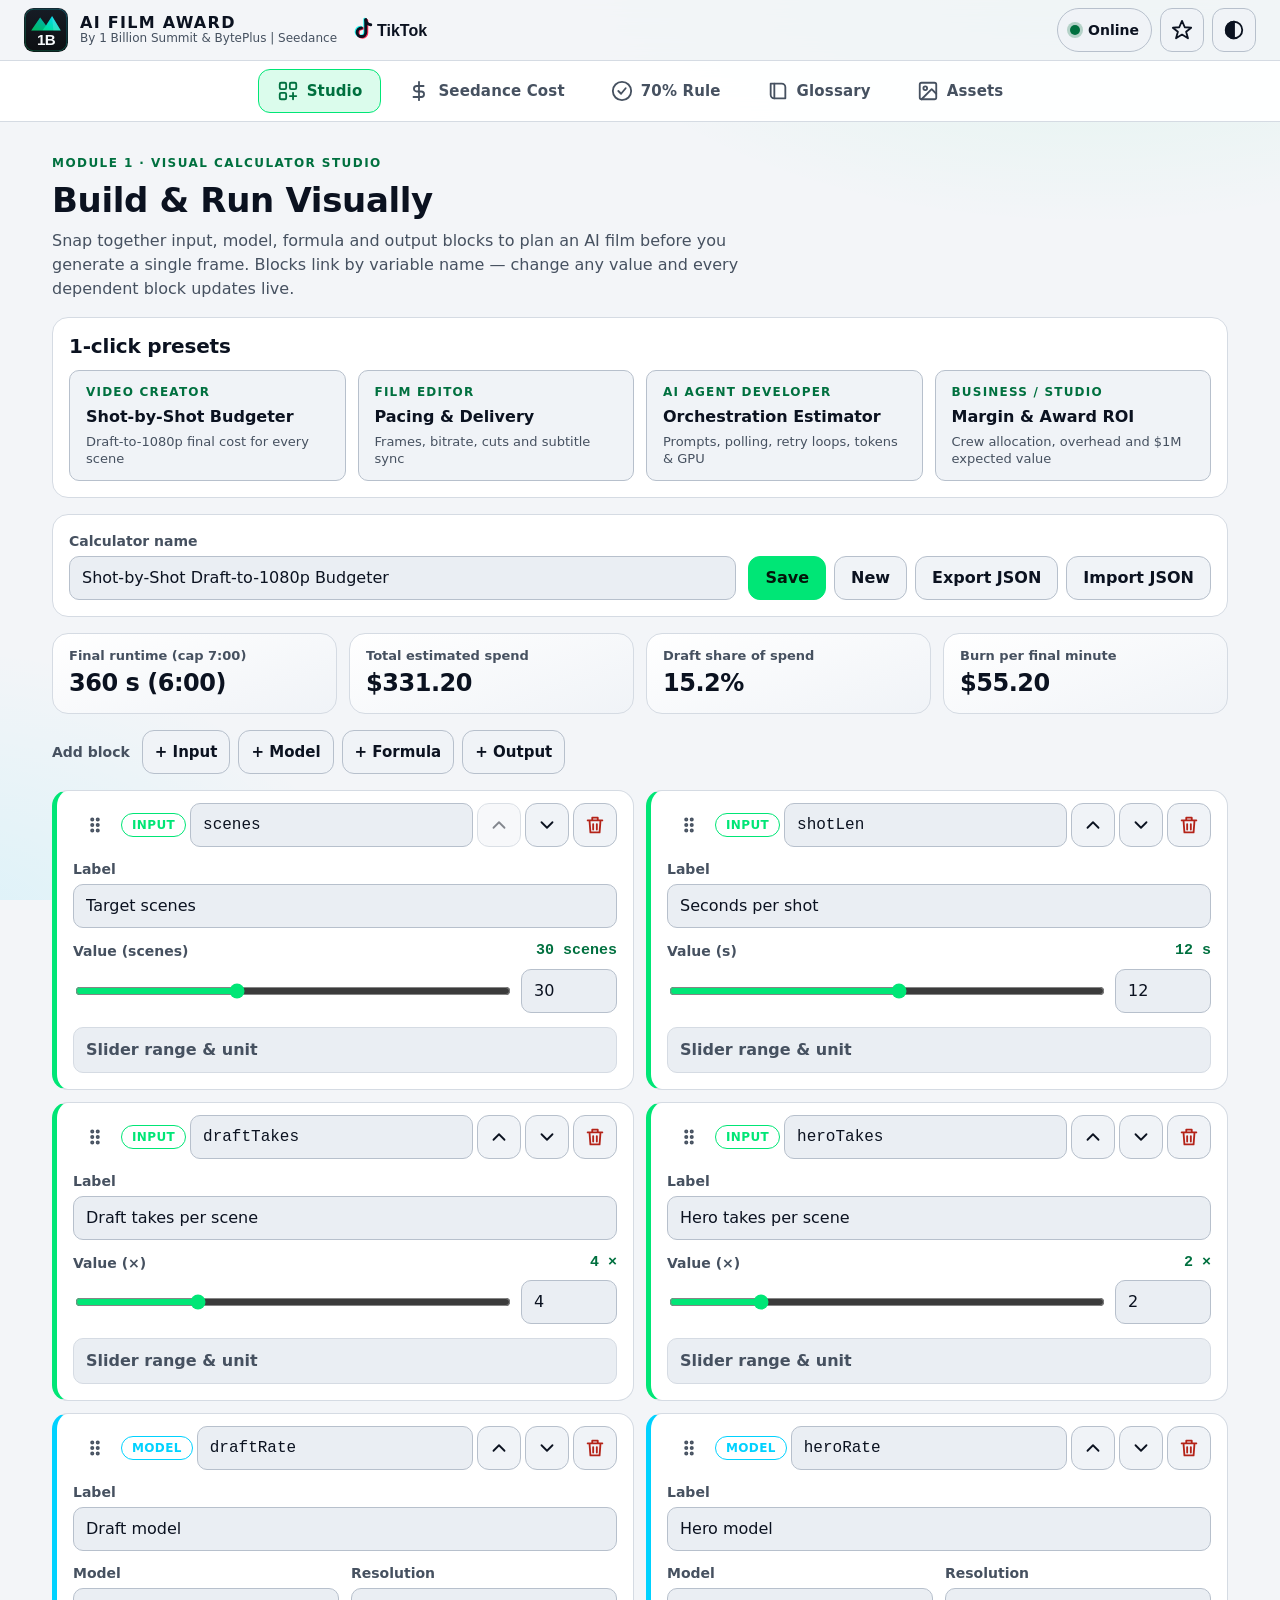
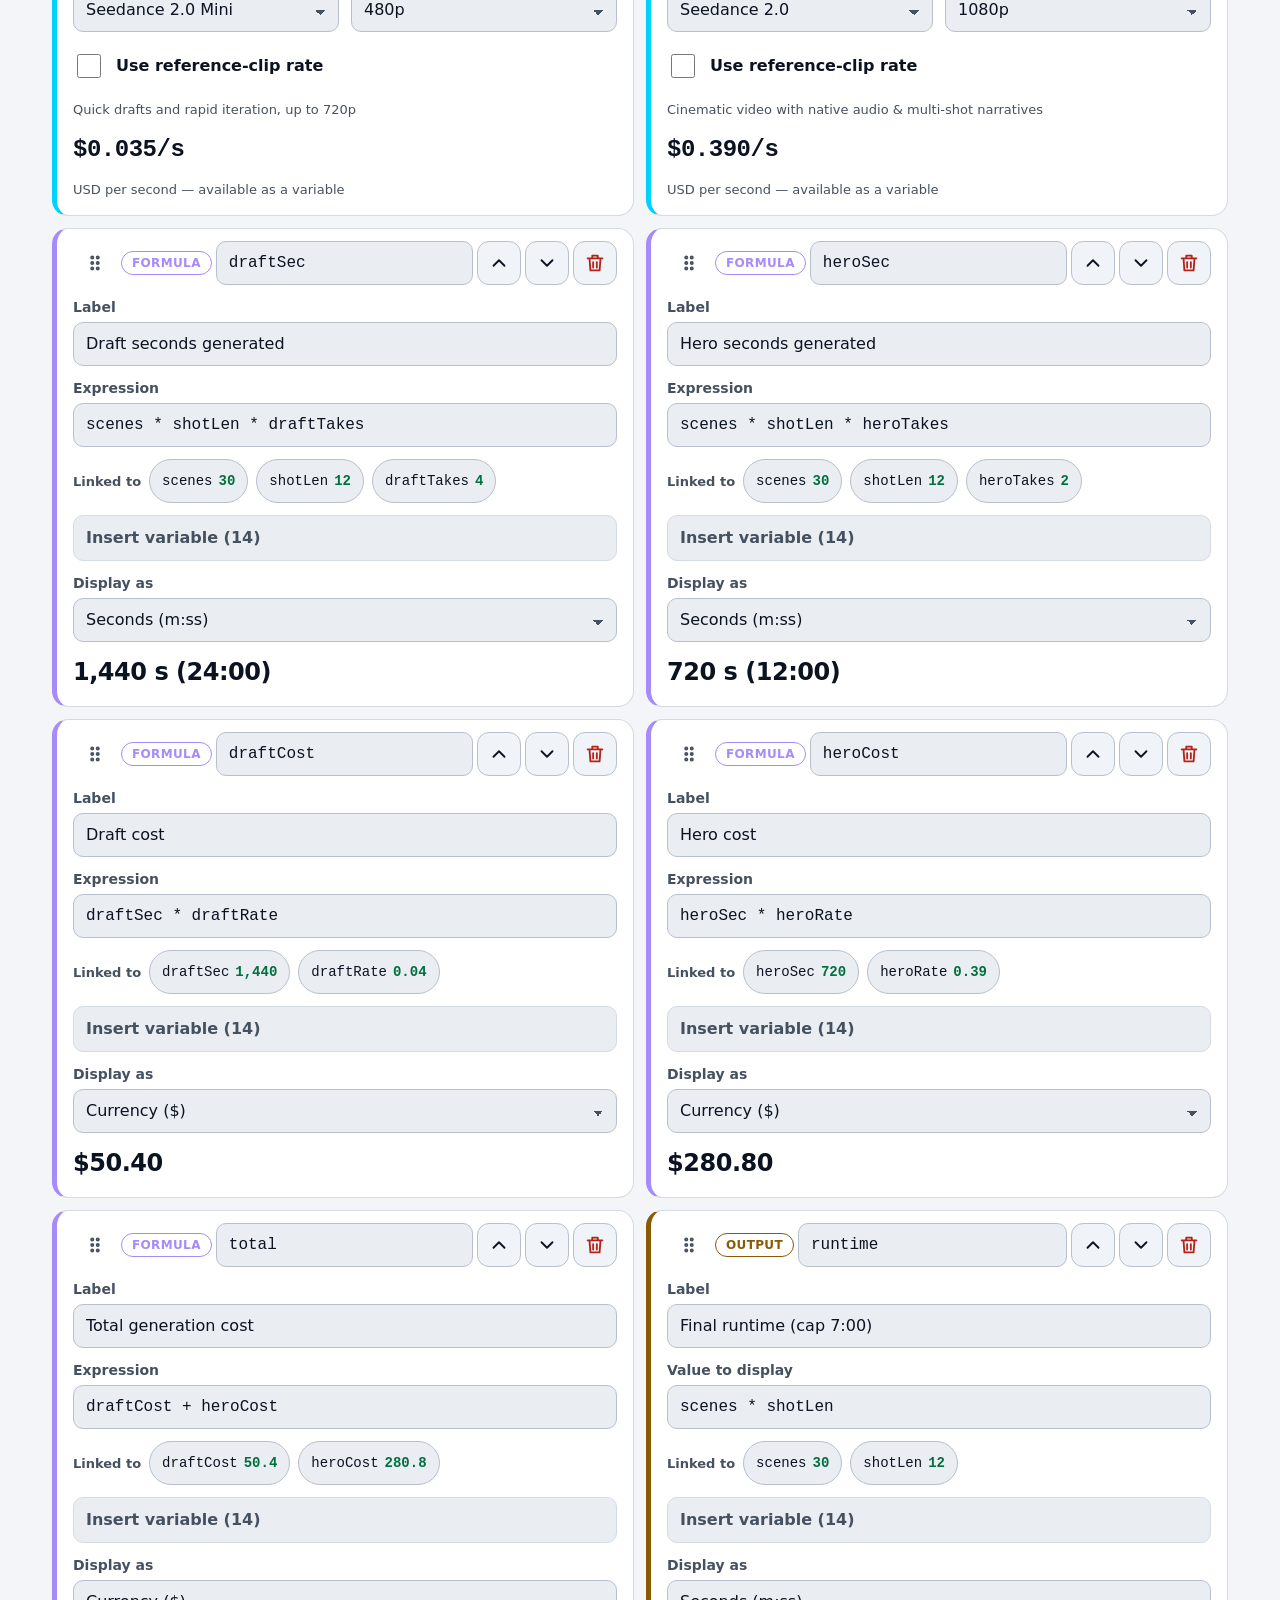
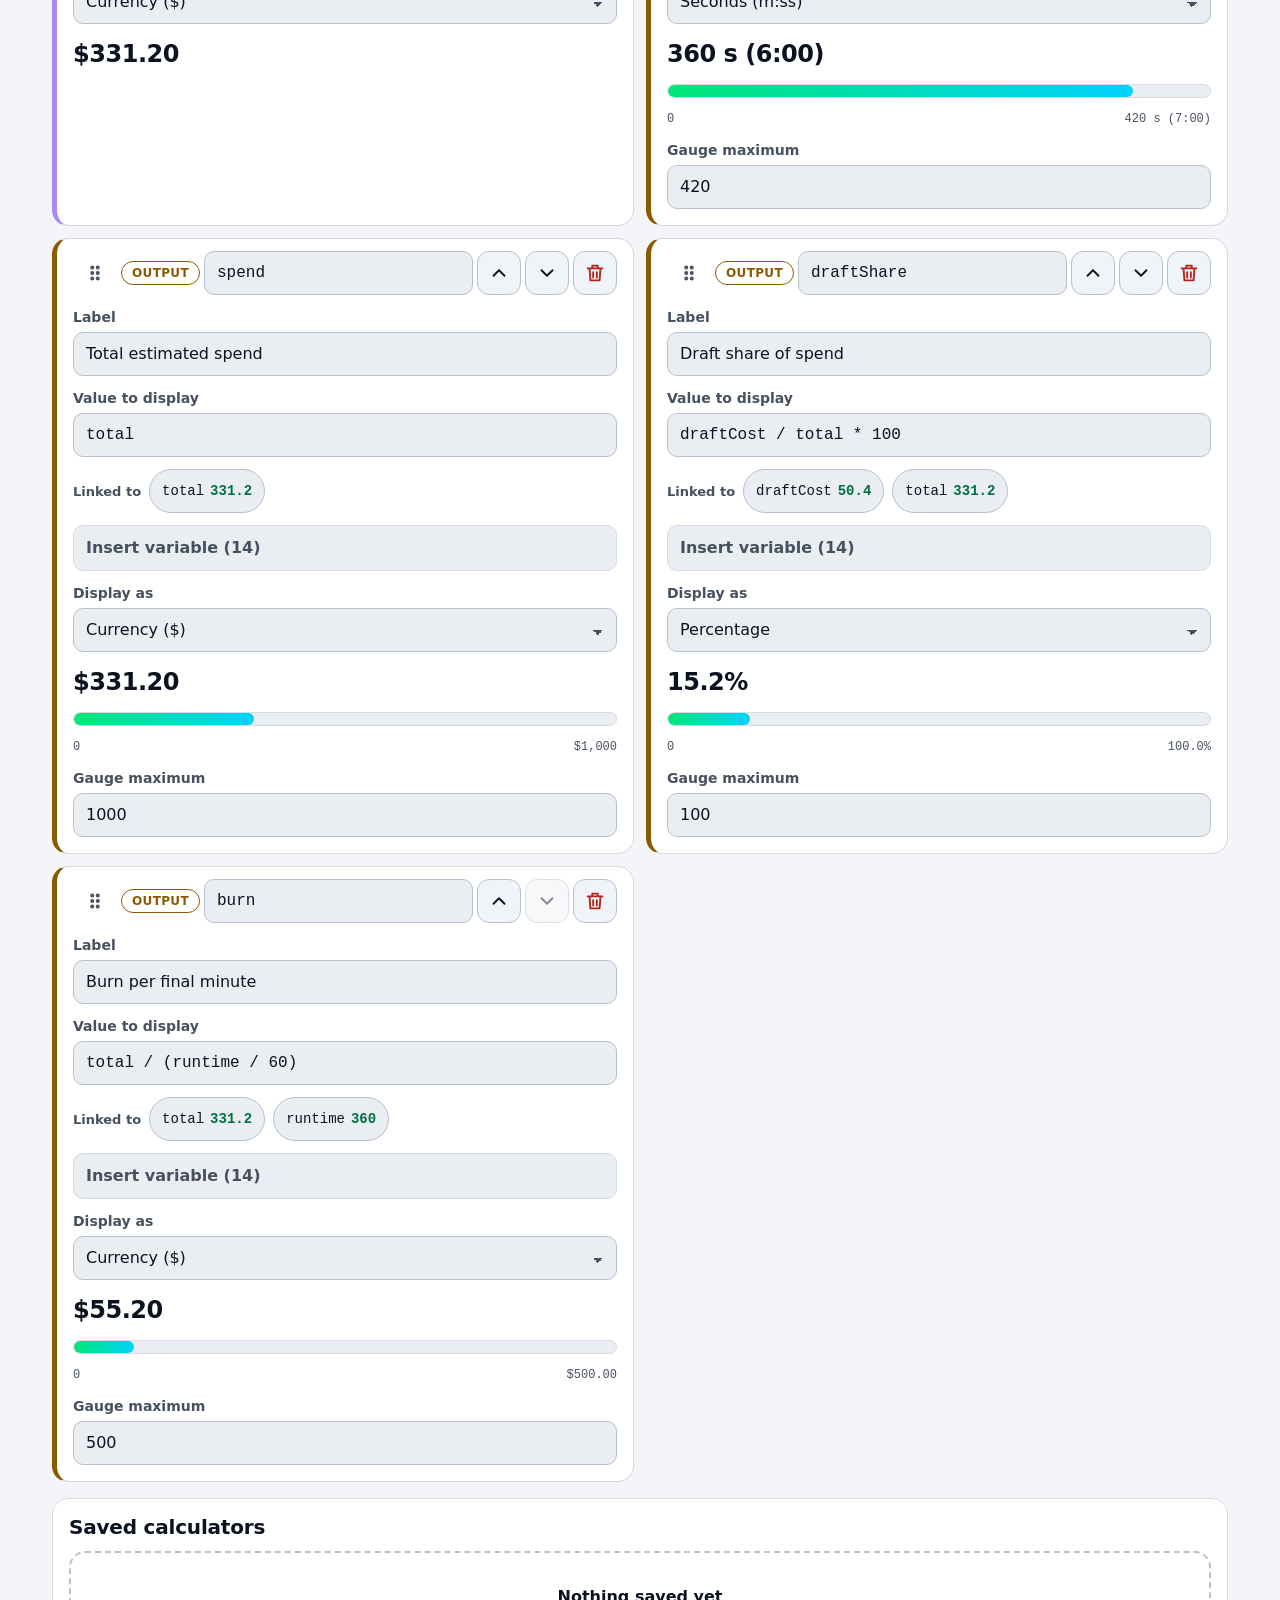
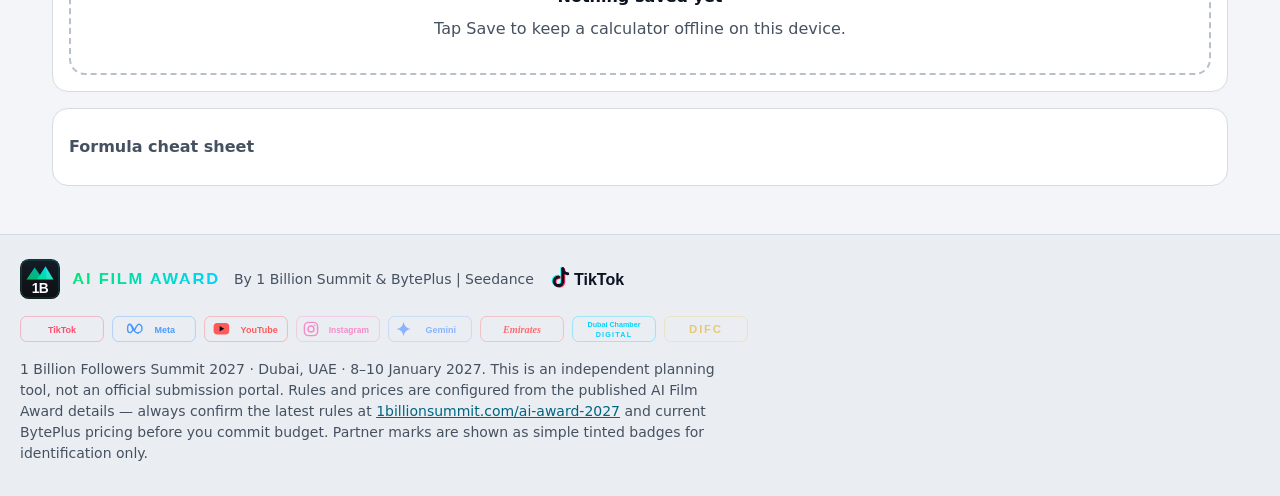
==== commit f9497b74: "Add files via upload" ====
--- a/index.html
+++ b/index.html
@@ -1,543 +1,528 @@
-<!DOCTYPE html>
+<!doctype html>
 <html lang="en" data-theme="dark">
 <head>
   <meta charset="utf-8">
   <meta name="viewport" content="width=device-width, initial-scale=1, viewport-fit=cover">
-  <title>1B AI Film Studio Calculator — Seedance Cost &amp; 70% Rule Planner</title>
-  <meta name="description" content="Plan your 1 Billion Followers Summit 2027 AI Film Award entry before you generate: Seedance cost forecasting, the 70% Seedance rule, 5–7 minute runtime validation and a visual calculator builder. Works offline.">
+  <title>1B AI Film Studio Calculator — AI Film Award 2027</title>
+  <meta name="description" content="Build and run pre-production calculators for the 1 Billion Followers Summit 2027 AI Film Award: Seedance cost forecasting, the 70% Seedance rule, 5–7 minute runtime validation and a competition glossary. Works offline.">
   <meta name="theme-color" content="#0D0F12">
   <meta name="color-scheme" content="dark light">
-  <meta name="application-name" content="1B AI Calc">
+  <meta name="application-name" content="1B Calculator">
 
   <!-- Open Graph -->
   <meta property="og:type" content="website">
   <meta property="og:site_name" content="1B AI Film Studio Calculator">
-  <meta property="og:title" content="1B AI Film Studio Calculator — Plan your $1,000,000 AI Film Award entry">
-  <meta property="og:description" content="Visual calculators for Seedance generation cost, the 70% Seedance rule and the 5–7 minute runtime window. Unofficial planning tool for the 1 Billion Followers Summit 2027 AI Film Award.">
-  <meta property="og:url" content="https://1billion-ai-calculator.example/">
-  <meta property="og:image" content="https://1billion-ai-calculator.example/icons/og-image.png">
+  <meta property="og:title" content="1B AI Film Studio Calculator — AI Film Award 2027">
+  <meta property="og:description" content="Plan your $1,000,000 AI Film Award entry before you generate: Seedance cost forecasts, 70% rule and 5–7 minute runtime checks, visual calculators and a glossary.">
+  <meta property="og:url" content="./index.html">
+  <meta property="og:image" content="icons/og-image.png">
   <meta property="og:image:type" content="image/png">
   <meta property="og:image:width" content="1200">
   <meta property="og:image:height" content="630">
-  <meta property="og:image:alt" content="1B AI Film Studio Calculator banner with the 1B emblem, AI Film Award 2027 and calculator preview cards">
-  <meta property="og:image" content="https://1billion-ai-calculator.example/icons/og-image.svg">
+  <meta property="og:image:alt" content="AI Film Award 2027 — $1,000,000 — 1B AI Film Studio Calculator preview cards">
+  <meta property="og:image" content="icons/og-image.svg">
   <meta property="og:image:type" content="image/svg+xml">
   <meta property="og:locale" content="en_US">
-
-  <!-- Twitter -->
+  <!-- Twitter / X -->
   <meta name="twitter:card" content="summary_large_image">
-  <meta name="twitter:title" content="1B AI Film Studio Calculator">
-  <meta name="twitter:description" content="Budget Seedance, validate the 70% rule and the 5–7 minute runtime before you generate.">
-  <meta name="twitter:image" content="https://1billion-ai-calculator.example/icons/og-image.png">
-  <meta name="twitter:image:alt" content="1B AI Film Studio Calculator banner">
+  <meta name="twitter:title" content="1B AI Film Studio Calculator — AI Film Award 2027">
+  <meta name="twitter:description" content="Seedance cost forecasts, 70% rule and 5–7 minute runtime checks for the $1,000,000 AI Film Award.">
+  <meta name="twitter:image" content="icons/og-image.png">
+  <meta name="twitter:image:alt" content="AI Film Award 2027 — $1,000,000 — 1B AI Film Studio Calculator preview cards">
 
   <!-- iOS / Apple PWA -->
   <meta name="mobile-web-app-capable" content="yes">
   <meta name="apple-mobile-web-app-capable" content="yes">
   <meta name="apple-mobile-web-app-status-bar-style" content="black-translucent">
-  <meta name="apple-mobile-web-app-title" content="1B AI Calc">
+  <meta name="apple-mobile-web-app-title" content="1B Calculator">
+  <meta name="format-detection" content="telephone=no">
   <link rel="apple-touch-icon" href="apple-touch-icon.png">
   <link rel="apple-touch-icon" sizes="180x180" href="apple-touch-icon.png">
 
+  <!-- Manifest and icons -->
   <link rel="manifest" href="manifest.webmanifest">
-  <link rel="icon" href="favicon.svg" type="image/svg+xml">
+  <link rel="icon" type="image/svg+xml" href="favicon.svg">
   <link rel="icon" type="image/png" sizes="32x32" href="icons/favicon-32x32.png">
   <link rel="icon" type="image/png" sizes="16x16" href="icons/favicon-16x16.png">
+
   <link rel="stylesheet" href="css/styles.css">
+  <script>
+    /* Apply saved or system theme before first paint to avoid a flash. */
+    (function () {
+      try {
+        var t = localStorage.getItem('1b-theme');
+        if (t !== 'light' && t !== 'dark') t = window.matchMedia('(prefers-color-scheme: light)').matches ? 'light' : 'dark';
+        document.documentElement.setAttribute('data-theme', t);
+      } catch (e) {}
+    })();
+  </script>
 </head>
 <body>
 
-<!-- ===================== SVG SPRITE SHEET ===================== -->
-<svg xmlns="http://www.w3.org/2000/svg" width="0" height="0" style="position:absolute" aria-hidden="true" focusable="false">
+<!-- ========== SVG sprite: logos & icons ========== -->
+<svg xmlns="http://www.w3.org/2000/svg" aria-hidden="true" focusable="false" style="position:absolute;width:0;height:0;overflow:hidden">
   <defs>
-    <linearGradient id="gPeak" x1="0" y1="1" x2="1" y2="0">
+    <linearGradient id="gEmCy" x1="0" y1="1" x2="1" y2="0">
       <stop offset="0" stop-color="#00E676"/>
       <stop offset="1" stop-color="#00D2FF"/>
     </linearGradient>
-
-    <!-- 1 Billion Followers Summit — Dubai, UAE emblem: emerald-to-cyan geometric peaks -->
-    <symbol id="logo-1b" viewBox="0 0 48 48">
-      <rect x="1" y="1" width="46" height="46" rx="11" fill="#0D0F12" stroke="#00E676" stroke-width="1.5"/>
-      <path d="M6 31 L17 11 L24 23 L30 15 L42 31 Z" fill="url(#gPeak)"/>
-      <path d="M17 11 L24 23 L17 23 Z" fill="#0D0F12" opacity=".25"/>
-      <text x="24" y="43" font-family="Arial, Helvetica, sans-serif" font-size="12" font-weight="800" fill="#F8FAFC" text-anchor="middle">1B</text>
-    </symbol>
-
-    <!-- AI FILM AWARD wordmark -->
-    <symbol id="logo-ai-film-award" viewBox="0 0 180 40">
-      <text x="0" y="17" font-family="Arial, Helvetica, sans-serif" font-size="17" font-weight="800" letter-spacing="1.5" fill="currentColor">AI FILM AWARD</text>
-      <rect x="0" y="24" width="64" height="3" rx="1.5" fill="url(#gPeak)"/>
-      <text x="0" y="38" font-family="Arial, Helvetica, sans-serif" font-size="9" font-weight="600" fill="currentColor" opacity=".8">2nd Edition · 2027</text>
-    </symbol>
-
-    <!-- BytePlus | Seedance (stylised) -->
-    <symbol id="logo-byteplus-seedance" viewBox="0 0 190 40">
-      <rect x=".75" y=".75" width="188.5" height="38.5" rx="19.25" fill="none" stroke="#00E676" stroke-width="1.5"/>
-      <path d="M12 26 L19 12 L24 21 L28 16 L35 26 Z" fill="url(#gPeak)"/>
-      <text x="44" y="25" font-family="Arial, Helvetica, sans-serif" font-size="13" font-weight="800" fill="currentColor">BytePlus <tspan fill="#00E676">|</tspan> Seedance</text>
-    </symbol>
-
-    <!-- TikTok (stylised mark + wordmark) -->
-    <symbol id="logo-tiktok" viewBox="0 0 120 40">
-      <rect x=".75" y=".75" width="118.5" height="38.5" rx="19.25" fill="none" stroke="#25F4EE" stroke-width="1.5"/>
-      <path d="M24 10 v13 a4.5 4.5 0 1 1 -3.5 -4.4" fill="none" stroke="#FE2C55" stroke-width="3.2" stroke-linecap="round" transform="translate(1.2 1)"/>
-      <path d="M24 10 v13 a4.5 4.5 0 1 1 -3.5 -4.4 M24 10 c.4 3.2 2.6 5 5.5 5.2" fill="none" stroke="#25F4EE" stroke-width="3.2" stroke-linecap="round"/>
-      <text x="40" y="25" font-family="Arial, Helvetica, sans-serif" font-size="14" font-weight="800" fill="currentColor">TikTok</text>
-    </symbol>
-
-    <!-- Strategic partner badges (stylised wordmark badges, tinted via CSS color) -->
-    <symbol id="p-tiktok" viewBox="0 0 168 40"><rect x=".75" y=".75" width="166.5" height="38.5" rx="19.25" fill="none" stroke="currentColor" stroke-opacity=".5" stroke-width="1.5"/><circle cx="20" cy="20" r="8" fill="currentColor"/><text x="38" y="25" font-family="Arial, Helvetica, sans-serif" font-size="13" font-weight="800" fill="currentColor">TikTok</text></symbol>
-    <symbol id="p-meta" viewBox="0 0 168 40"><rect x=".75" y=".75" width="166.5" height="38.5" rx="19.25" fill="none" stroke="currentColor" stroke-opacity=".5" stroke-width="1.5"/><path d="M10 24 c0-8 5-12 8-6 s6 6 8-2 c-3-4-8-4-10 2" fill="none" stroke="currentColor" stroke-width="3" stroke-linecap="round" transform="translate(0 1)"/><text x="38" y="25" font-family="Arial, Helvetica, sans-serif" font-size="13" font-weight="800" fill="currentColor">Meta</text></symbol>
-    <symbol id="p-youtube" viewBox="0 0 168 40"><rect x=".75" y=".75" width="166.5" height="38.5" rx="19.25" fill="none" stroke="currentColor" stroke-opacity=".5" stroke-width="1.5"/><rect x="10" y="12" width="20" height="15" rx="4" fill="currentColor"/><path d="M18 16 L24 19.5 L18 23 Z" fill="#0D0F12"/><text x="38" y="25" font-family="Arial, Helvetica, sans-serif" font-size="13" font-weight="800" fill="currentColor">YouTube</text></symbol>
-    <symbol id="p-instagram" viewBox="0 0 168 40"><rect x=".75" y=".75" width="166.5" height="38.5" rx="19.25" fill="none" stroke="currentColor" stroke-opacity=".5" stroke-width="1.5"/><rect x="11" y="11" width="18" height="18" rx="5" fill="none" stroke="currentColor" stroke-width="2.4"/><circle cx="20" cy="20" r="4" fill="none" stroke="currentColor" stroke-width="2.4"/><text x="38" y="25" font-family="Arial, Helvetica, sans-serif" font-size="13" font-weight="800" fill="currentColor">Instagram</text></symbol>
-    <symbol id="p-gemini" viewBox="0 0 168 40"><rect x=".75" y=".75" width="166.5" height="38.5" rx="19.25" fill="none" stroke="currentColor" stroke-opacity=".5" stroke-width="1.5"/><path d="M20 10 C21 16 24 19 30 20 C24 21 21 24 20 30 C19 24 16 21 10 20 C16 19 19 16 20 10 Z" fill="currentColor"/><text x="38" y="25" font-family="Arial, Helvetica, sans-serif" font-size="13" font-weight="800" fill="currentColor">Gemini</text></symbol>
-    <symbol id="p-tiktok-live" viewBox="0 0 168 40"><rect x=".75" y=".75" width="166.5" height="38.5" rx="19.25" fill="none" stroke="currentColor" stroke-opacity=".5" stroke-width="1.5"/><circle cx="20" cy="20" r="8" fill="currentColor"/><circle cx="20" cy="20" r="3" fill="#0D0F12"/><text x="38" y="25" font-family="Arial, Helvetica, sans-serif" font-size="13" font-weight="800" fill="currentColor">TikTok LIVE</text></symbol>
-    <symbol id="p-linkedin" viewBox="0 0 168 40"><rect x=".75" y=".75" width="166.5" height="38.5" rx="19.25" fill="none" stroke="currentColor" stroke-opacity=".5" stroke-width="1.5"/><rect x="10" y="10" width="20" height="20" rx="4" fill="currentColor"/><text x="20" y="25.5" font-family="Arial, Helvetica, sans-serif" font-size="12" font-weight="800" fill="#0D0F12" text-anchor="middle">in</text><text x="38" y="25" font-family="Arial, Helvetica, sans-serif" font-size="13" font-weight="800" fill="currentColor">LinkedIn</text></symbol>
-    <symbol id="p-bilibili" viewBox="0 0 168 40"><rect x=".75" y=".75" width="166.5" height="38.5" rx="19.25" fill="none" stroke="currentColor" stroke-opacity=".5" stroke-width="1.5"/><rect x="10" y="13" width="20" height="14" rx="4" fill="currentColor"/><path d="M14 9 L17 13 M26 9 L23 13" stroke="currentColor" stroke-width="2" stroke-linecap="round"/><text x="38" y="25" font-family="Arial, Helvetica, sans-serif" font-size="13" font-weight="800" fill="currentColor">Bilibili</text></symbol>
-    <symbol id="p-snapchat" viewBox="0 0 168 40"><rect x=".75" y=".75" width="166.5" height="38.5" rx="19.25" fill="none" stroke="currentColor" stroke-opacity=".5" stroke-width="1.5"/><path d="M20 10 c4 0 6 3 6 7 v3 l3 3 h-4 c-1 2-3 3-5 3 s-4-1-5-3 h-4 l3-3 v-3 c0-4 2-7 6-7 Z" fill="currentColor"/><text x="38" y="25" font-family="Arial, Helvetica, sans-serif" font-size="13" font-weight="800" fill="currentColor">Snapchat</text></symbol>
-    <symbol id="p-byteplus-seedance" viewBox="0 0 168 40"><rect x=".75" y=".75" width="166.5" height="38.5" rx="19.25" fill="none" stroke="currentColor" stroke-opacity=".5" stroke-width="1.5"/><path d="M10 28 L17 12 L22 21 L26 16 L32 28 Z" fill="currentColor"/><text x="38" y="18" font-family="Arial, Helvetica, sans-serif" font-size="11" font-weight="800" fill="currentColor">BytePlus</text><text x="38" y="31" font-family="Arial, Helvetica, sans-serif" font-size="11" font-weight="800" fill="currentColor">Seedance</text></symbol>
-    <symbol id="p-x" viewBox="0 0 168 40"><rect x=".75" y=".75" width="166.5" height="38.5" rx="19.25" fill="none" stroke="currentColor" stroke-opacity=".5" stroke-width="1.5"/><path d="M11 11 L29 29 M29 11 L11 29" stroke="currentColor" stroke-width="3" stroke-linecap="round"/><text x="38" y="25" font-family="Arial, Helvetica, sans-serif" font-size="13" font-weight="800" fill="currentColor">X</text></symbol>
-
-    <symbol id="p-emirates" viewBox="0 0 168 40"><rect x=".75" y=".75" width="166.5" height="38.5" rx="19.25" fill="none" stroke="currentColor" stroke-opacity=".5" stroke-width="1.5"/><path d="M10 26 Q20 10 30 26 Q20 20 10 26 Z" fill="currentColor"/><text x="38" y="25" font-family="Arial, Helvetica, sans-serif" font-size="13" font-weight="800" fill="currentColor">Emirates</text></symbol>
-    <symbol id="p-dubai-chamber-digital" viewBox="0 0 168 40"><rect x=".75" y=".75" width="166.5" height="38.5" rx="19.25" fill="none" stroke="currentColor" stroke-opacity=".5" stroke-width="1.5"/><rect x="11" y="11" width="18" height="18" rx="3" fill="none" stroke="currentColor" stroke-width="2.4"/><path d="M15 25 V19 M20 25 V15 M25 25 V21" stroke="currentColor" stroke-width="2.4" stroke-linecap="round"/><text x="38" y="18" font-family="Arial, Helvetica, sans-serif" font-size="11" font-weight="800" fill="currentColor">Dubai Chamber</text><text x="38" y="31" font-family="Arial, Helvetica, sans-serif" font-size="11" font-weight="800" fill="currentColor">Digital</text></symbol>
-    <symbol id="p-difc" viewBox="0 0 168 40"><rect x=".75" y=".75" width="166.5" height="38.5" rx="19.25" fill="none" stroke="currentColor" stroke-opacity=".5" stroke-width="1.5"/><path d="M20 9 L30 20 L20 31 L10 20 Z" fill="currentColor"/><text x="38" y="25" font-family="Arial, Helvetica, sans-serif" font-size="13" font-weight="800" fill="currentColor">DIFC</text></symbol>
-    <symbol id="p-e-and" viewBox="0 0 168 40"><rect x=".75" y=".75" width="166.5" height="38.5" rx="19.25" fill="none" stroke="currentColor" stroke-opacity=".5" stroke-width="1.5"/><circle cx="20" cy="20" r="9" fill="none" stroke="currentColor" stroke-width="2.6"/><text x="20" y="24.5" font-family="Arial, Helvetica, sans-serif" font-size="12" font-weight="800" fill="currentColor" text-anchor="middle">e&amp;</text><text x="38" y="25" font-family="Arial, Helvetica, sans-serif" font-size="13" font-weight="800" fill="currentColor">e&amp;</text></symbol>
-    <symbol id="p-dubai-silicon-oasis" viewBox="0 0 168 40"><rect x=".75" y=".75" width="166.5" height="38.5" rx="19.25" fill="none" stroke="currentColor" stroke-opacity=".5" stroke-width="1.5"/><rect x="11" y="11" width="18" height="18" rx="3" fill="currentColor"/><path d="M15 15 h10 v10 h-10 Z" fill="#0D0F12"/><text x="38" y="18" font-family="Arial, Helvetica, sans-serif" font-size="11" font-weight="800" fill="currentColor">Dubai Silicon</text><text x="38" y="31" font-family="Arial, Helvetica, sans-serif" font-size="11" font-weight="800" fill="currentColor">Oasis</text></symbol>
-    <symbol id="p-museum-of-the-future" viewBox="0 0 168 40"><rect x=".75" y=".75" width="166.5" height="38.5" rx="19.25" fill="none" stroke="currentColor" stroke-opacity=".5" stroke-width="1.5"/><ellipse cx="20" cy="20" rx="10" ry="8" fill="none" stroke="currentColor" stroke-width="2.6"/><ellipse cx="20" cy="20" rx="3.4" ry="4.4" fill="currentColor"/><text x="38" y="18" font-family="Arial, Helvetica, sans-serif" font-size="11" font-weight="800" fill="currentColor">Museum of</text><text x="38" y="31" font-family="Arial, Helvetica, sans-serif" font-size="11" font-weight="800" fill="currentColor">the Future</text></symbol>
-    <symbol id="p-rta" viewBox="0 0 168 40"><rect x=".75" y=".75" width="166.5" height="38.5" rx="19.25" fill="none" stroke="currentColor" stroke-opacity=".5" stroke-width="1.5"/><path d="M10 28 L16 12 H24 L30 28 Z" fill="none" stroke="currentColor" stroke-width="2.4" stroke-linejoin="round"/><text x="38" y="25" font-family="Arial, Helvetica, sans-serif" font-size="13" font-weight="800" fill="currentColor">RTA</text></symbol>
-
-    <!-- UI icons (24px grid, stroke-based) -->
-    <symbol id="i-builder" viewBox="0 0 24 24"><rect x="3" y="3" width="7" height="7" rx="1.5" fill="none" stroke="currentColor" stroke-width="2"/><rect x="14" y="3" width="7" height="7" rx="1.5" fill="none" stroke="currentColor" stroke-width="2"/><rect x="8.5" y="14" width="7" height="7" rx="1.5" fill="none" stroke="currentColor" stroke-width="2"/><path d="M6.5 10 v2 h11 v-2 M12 12 v2" fill="none" stroke="currentColor" stroke-width="2" stroke-linecap="round"/></symbol>
-    <symbol id="i-cost" viewBox="0 0 24 24"><rect x="3" y="5" width="18" height="14" rx="2.5" fill="none" stroke="currentColor" stroke-width="2"/><path d="M12 8 v8 M14.5 9.5 c-.6-.8-1.5-1.1-2.5-1.1 c-1.4 0-2.4.7-2.4 1.8 c0 2.6 5 1.2 5 3.8 c0 1.1-1.1 1.8-2.6 1.8 c-1.1 0-2-.4-2.6-1.2" fill="none" stroke="currentColor" stroke-width="1.6" stroke-linecap="round"/></symbol>
-    <symbol id="i-check" viewBox="0 0 24 24"><circle cx="12" cy="12" r="9" fill="none" stroke="currentColor" stroke-width="2"/><path d="M7.5 12.5 l3 3 l6-7" fill="none" stroke="currentColor" stroke-width="2.2" stroke-linecap="round" stroke-linejoin="round"/></symbol>
-    <symbol id="i-book" viewBox="0 0 24 24"><path d="M4 5 a2 2 0 0 1 2-2 h13 v16 H6 a2 2 0 0 0-2 2 Z M4 19 V5" fill="none" stroke="currentColor" stroke-width="2" stroke-linejoin="round"/><path d="M8 7 h7" stroke="currentColor" stroke-width="2" stroke-linecap="round"/></symbol>
-    <symbol id="i-image" viewBox="0 0 24 24"><rect x="3" y="4" width="18" height="16" rx="2.5" fill="none" stroke="currentColor" stroke-width="2"/><circle cx="9" cy="10" r="1.8" fill="currentColor"/><path d="M4 18 l5-5 l4 4 l3-3 l4 4" fill="none" stroke="currentColor" stroke-width="2" stroke-linejoin="round" stroke-linecap="round"/></symbol>
-    <symbol id="i-sun" viewBox="0 0 24 24"><circle cx="12" cy="12" r="4" fill="none" stroke="currentColor" stroke-width="2"/><path d="M12 2 v3 M12 19 v3 M2 12 h3 M19 12 h3 M4.9 4.9 l2.1 2.1 M17 17 l2.1 2.1 M4.9 19.1 L7 17 M17 7 l2.1-2.1" stroke="currentColor" stroke-width="2" stroke-linecap="round"/></symbol>
-    <symbol id="i-moon" viewBox="0 0 24 24"><path d="M20 14.5 A8 8 0 0 1 9.5 4 A8.5 8.5 0 1 0 20 14.5 Z" fill="none" stroke="currentColor" stroke-width="2" stroke-linejoin="round"/></symbol>
-    <symbol id="i-download" viewBox="0 0 24 24"><path d="M12 3 v12 M7 10.5 l5 5 l5-5 M4 20 h16" fill="none" stroke="currentColor" stroke-width="2.2" stroke-linecap="round" stroke-linejoin="round"/></symbol>
-    <symbol id="i-up" viewBox="0 0 24 24"><path d="M6 15 l6-6 l6 6" fill="none" stroke="currentColor" stroke-width="2.4" stroke-linecap="round" stroke-linejoin="round"/></symbol>
-    <symbol id="i-down" viewBox="0 0 24 24"><path d="M6 9 l6 6 l6-6" fill="none" stroke="currentColor" stroke-width="2.4" stroke-linecap="round" stroke-linejoin="round"/></symbol>
-    <symbol id="i-trash" viewBox="0 0 24 24"><path d="M4 7 h16 M9 7 V4 h6 v3 M6 7 l1 13 h10 l1-13 M10 11 v6 M14 11 v6" fill="none" stroke="currentColor" stroke-width="2" stroke-linecap="round" stroke-linejoin="round"/></symbol>
-    <symbol id="i-copy" viewBox="0 0 24 24"><rect x="8" y="8" width="12" height="12" rx="2" fill="none" stroke="currentColor" stroke-width="2"/><path d="M16 8 V6 a2 2 0 0 0-2-2 H6 a2 2 0 0 0-2 2 v8 a2 2 0 0 0 2 2 h2" fill="none" stroke="currentColor" stroke-width="2"/></symbol>
-    <symbol id="i-install" viewBox="0 0 24 24"><rect x="6" y="2.5" width="12" height="19" rx="3" fill="none" stroke="currentColor" stroke-width="2"/><path d="M12 7 v7 M9 11.5 l3 3 l3-3" fill="none" stroke="currentColor" stroke-width="2" stroke-linecap="round" stroke-linejoin="round"/></symbol>
-    <symbol id="i-share" viewBox="0 0 24 24"><path d="M12 15 V3 M8 7 l4-4 l4 4 M6 11 H5 a1 1 0 0 0-1 1 v8 a1 1 0 0 0 1 1 h14 a1 1 0 0 0 1-1 v-8 a1 1 0 0 0-1-1 h-1" fill="none" stroke="currentColor" stroke-width="2" stroke-linecap="round" stroke-linejoin="round"/></symbol>
+    <linearGradient id="gEmCyX" x1="0" y1="0" x2="1" y2="0">
+      <stop offset="0" stop-color="#00E676"/>
+      <stop offset="1" stop-color="#00D2FF"/>
+    </linearGradient>
+    <linearGradient id="gBg" x1="0" y1="0" x2="0" y2="1">
+      <stop offset="0" stop-color="#161C25"/>
+      <stop offset="1" stop-color="#0D0F12"/>
+    </linearGradient>
   </defs>
+
+  <!-- 1 Billion Followers Summit — Dubai emblem -->
+  <symbol id="logo-1b" viewBox="0 0 64 64">
+    <rect width="64" height="64" rx="14" fill="url(#gBg)"/>
+    <rect x="1.75" y="1.75" width="60.5" height="60.5" rx="12.5" fill="none" stroke="url(#gEmCy)" stroke-opacity=".5" stroke-width=".8"/>
+    <polygon points="10.5,32.7 23.5,13.7 32,25.5 40.8,11.5 53.5,32.7" fill="url(#gEmCy)"/>
+    <polygon points="23.5,13.7 32,25.5 26.8,32.7 10.5,32.7" fill="#000" fill-opacity=".18"/>
+    <polygon points="40.8,11.5 53.5,32.7 42.8,32.7" fill="#fff" fill-opacity=".16"/>
+    <text x="32" y="54" text-anchor="middle" font-family="Arial, Helvetica, sans-serif" font-weight="800" font-size="22" letter-spacing="-.8" fill="#F8FAFC">1B</text>
+  </symbol>
+
+  <!-- AI FILM AWARD wordmark -->
+  <symbol id="logo-award" viewBox="0 0 190 28">
+    <text x="0" y="21" font-family="Arial, Helvetica, sans-serif" font-weight="800" font-size="21" letter-spacing="2.2" fill="url(#gEmCyX)">AI FILM AWARD</text>
+  </symbol>
+
+  <!-- BytePlus | Seedance -->
+  <symbol id="logo-byteplus" viewBox="0 0 176 32">
+    <polygon points="14,2 26,9 26,23 14,30 2,23 2,9" fill="none" stroke="#3B82F6" stroke-width="2.6" stroke-linejoin="round"/>
+    <polygon points="14,10 20,13.5 20,19.5 14,23 8,19.5 8,13.5" fill="#3B82F6"/>
+    <text x="36" y="22" font-family="Arial, Helvetica, sans-serif" font-weight="800" font-size="16" fill="currentColor">BytePlus | Seedance</text>
+  </symbol>
+
+  <!-- TikTok -->
+  <symbol id="logo-tiktok" viewBox="0 0 76 26">
+    <g transform="translate(1 1) scale(.62)" fill="none" stroke-width="4.8" stroke-linecap="round" stroke-linejoin="round">
+      <path d="M19 3v20a7 7 0 1 1-7-7" stroke="#25F4EE" transform="translate(-1.6 -1)"/>
+      <path d="M19 3v20a7 7 0 1 1-7-7" stroke="#FE2C55" transform="translate(1.6 1)"/>
+      <path d="M19 3v20a7 7 0 1 1-7-7" stroke="currentColor"/>
+      <path d="M19 3c.6 4.4 3.6 7.4 8 8" stroke="currentColor"/>
+    </g>
+    <text x="24" y="19" font-family="Arial, Helvetica, sans-serif" font-weight="800" font-size="16" fill="currentColor">TikTok</text>
+  </symbol>
+
+  <!-- Strategic partner badges (single-colour, tinted via CSS `color`) -->
+  <symbol id="p-tiktok" viewBox="0 0 140 44"><rect x="1" y="1" width="138" height="42" rx="10" fill="none" stroke="currentColor" stroke-opacity=".4" stroke-width="1.5"/><text x="70" y="28" text-anchor="middle" font-family="Arial, Helvetica, sans-serif" font-weight="800" font-size="15" fill="currentColor">TikTok</text></symbol>
+  <symbol id="p-meta" viewBox="0 0 140 44"><rect x="1" y="1" width="138" height="42" rx="10" fill="none" stroke="currentColor" stroke-opacity=".4" stroke-width="1.5"/><path d="M34 29c-3 0-4-3-4-7s2-7 4-7c3 0 6 8 8 12 2 3 4 3 6 3M34 29c2 0 3-1 5-4m0 0c-1-3-3-10-6-10M48 29c4 0 6-4 6-7s-2-7-5-7c-3 0-5 5-7 9" fill="none" stroke="currentColor" stroke-width="2.4" stroke-linecap="round" stroke-linejoin="round" transform="translate(-4 -1)"/><text x="88" y="28" text-anchor="middle" font-family="Arial, Helvetica, sans-serif" font-weight="800" font-size="15" fill="currentColor">Meta</text></symbol>
+  <symbol id="p-youtube" viewBox="0 0 140 44"><rect x="1" y="1" width="138" height="42" rx="10" fill="none" stroke="currentColor" stroke-opacity=".4" stroke-width="1.5"/><rect x="16" y="12" width="26" height="19" rx="6" fill="currentColor"/><polygon points="26,17 26,26 34,21.5" fill="#0D0F12"/><text x="92" y="28" text-anchor="middle" font-family="Arial, Helvetica, sans-serif" font-weight="800" font-size="15" fill="currentColor">YouTube</text></symbol>
+  <symbol id="p-instagram" viewBox="0 0 140 44"><rect x="1" y="1" width="138" height="42" rx="10" fill="none" stroke="currentColor" stroke-opacity=".4" stroke-width="1.5"/><rect x="14" y="11" width="22" height="22" rx="7" fill="none" stroke="currentColor" stroke-width="2.4"/><circle cx="25" cy="22" r="5" fill="none" stroke="currentColor" stroke-width="2.4"/><circle cx="31.2" cy="15.8" r="1.4" fill="currentColor"/><text x="88" y="28" text-anchor="middle" font-family="Arial, Helvetica, sans-serif" font-weight="800" font-size="14" fill="currentColor">Instagram</text></symbol>
+  <symbol id="p-gemini" viewBox="0 0 140 44"><rect x="1" y="1" width="138" height="42" rx="10" fill="none" stroke="currentColor" stroke-opacity=".4" stroke-width="1.5"/><path d="M26 10c1 7 5 11 12 12-7 1-11 5-12 12-1-7-5-11-12-12 7-1 11-5 12-12z" fill="currentColor"/><text x="88" y="28" text-anchor="middle" font-family="Arial, Helvetica, sans-serif" font-weight="800" font-size="15" fill="currentColor">Gemini</text></symbol>
+  <symbol id="p-tiktoklive" viewBox="0 0 140 44"><rect x="1" y="1" width="138" height="42" rx="10" fill="none" stroke="currentColor" stroke-opacity=".4" stroke-width="1.5"/><text x="70" y="19" text-anchor="middle" font-family="Arial, Helvetica, sans-serif" font-weight="800" font-size="13" fill="currentColor">TikTok</text><text x="70" y="35" text-anchor="middle" font-family="Arial, Helvetica, sans-serif" font-weight="800" font-size="13" letter-spacing="3" fill="currentColor">LIVE</text></symbol>
+  <symbol id="p-linkedin" viewBox="0 0 140 44"><rect x="1" y="1" width="138" height="42" rx="10" fill="none" stroke="currentColor" stroke-opacity=".4" stroke-width="1.5"/><rect x="14" y="11" width="22" height="22" rx="4" fill="currentColor"/><text x="25" y="29" text-anchor="middle" font-family="Arial, Helvetica, sans-serif" font-weight="800" font-size="15" fill="#0D0F12">in</text><text x="88" y="28" text-anchor="middle" font-family="Arial, Helvetica, sans-serif" font-weight="800" font-size="15" fill="currentColor">LinkedIn</text></symbol>
+  <symbol id="p-bilibili" viewBox="0 0 140 44"><rect x="1" y="1" width="138" height="42" rx="10" fill="none" stroke="currentColor" stroke-opacity=".4" stroke-width="1.5"/><text x="70" y="28" text-anchor="middle" font-family="Arial, Helvetica, sans-serif" font-weight="800" font-size="15" fill="currentColor">Bilibili</text></symbol>
+  <symbol id="p-snapchat" viewBox="0 0 140 44"><rect x="1" y="1" width="138" height="42" rx="10" fill="none" stroke="currentColor" stroke-opacity=".4" stroke-width="1.5"/><text x="70" y="28" text-anchor="middle" font-family="Arial, Helvetica, sans-serif" font-weight="800" font-size="15" fill="currentColor">Snapchat</text></symbol>
+  <symbol id="p-byteplus" viewBox="0 0 140 44"><rect x="1" y="1" width="138" height="42" rx="10" fill="none" stroke="currentColor" stroke-opacity=".4" stroke-width="1.5"/><text x="70" y="19" text-anchor="middle" font-family="Arial, Helvetica, sans-serif" font-weight="800" font-size="13" fill="currentColor">BytePlus</text><text x="70" y="35" text-anchor="middle" font-family="Arial, Helvetica, sans-serif" font-weight="800" font-size="13" fill="currentColor">Seedance</text></symbol>
+  <symbol id="p-x" viewBox="0 0 140 44"><rect x="1" y="1" width="138" height="42" rx="10" fill="none" stroke="currentColor" stroke-opacity=".4" stroke-width="1.5"/><path d="M58 12l24 20M82 12L58 32" stroke="currentColor" stroke-width="3.4" stroke-linecap="round"/></symbol>
+
+  <symbol id="p-emirates" viewBox="0 0 140 44"><rect x="1" y="1" width="138" height="42" rx="10" fill="none" stroke="currentColor" stroke-opacity=".4" stroke-width="1.5"/><text x="70" y="28" text-anchor="middle" font-family="Georgia, 'Times New Roman', serif" font-style="italic" font-weight="700" font-size="17" fill="currentColor">Emirates</text></symbol>
+  <symbol id="p-dcd" viewBox="0 0 140 44"><rect x="1" y="1" width="138" height="42" rx="10" fill="none" stroke="currentColor" stroke-opacity=".4" stroke-width="1.5"/><text x="70" y="19" text-anchor="middle" font-family="Arial, Helvetica, sans-serif" font-weight="800" font-size="12" fill="currentColor">Dubai Chamber</text><text x="70" y="35" text-anchor="middle" font-family="Arial, Helvetica, sans-serif" font-weight="800" font-size="12" letter-spacing="2" fill="currentColor">DIGITAL</text></symbol>
+  <symbol id="p-difc" viewBox="0 0 140 44"><rect x="1" y="1" width="138" height="42" rx="10" fill="none" stroke="currentColor" stroke-opacity=".4" stroke-width="1.5"/><text x="70" y="29" text-anchor="middle" font-family="Arial, Helvetica, sans-serif" font-weight="800" font-size="19" letter-spacing="3" fill="currentColor">DIFC</text></symbol>
+  <symbol id="p-eand" viewBox="0 0 140 44"><rect x="1" y="1" width="138" height="42" rx="10" fill="none" stroke="currentColor" stroke-opacity=".4" stroke-width="1.5"/><text x="70" y="30" text-anchor="middle" font-family="Arial, Helvetica, sans-serif" font-weight="800" font-size="22" fill="currentColor">e&amp;</text></symbol>
+  <symbol id="p-dso" viewBox="0 0 140 44"><rect x="1" y="1" width="138" height="42" rx="10" fill="none" stroke="currentColor" stroke-opacity=".4" stroke-width="1.5"/><text x="70" y="19" text-anchor="middle" font-family="Arial, Helvetica, sans-serif" font-weight="800" font-size="12" fill="currentColor">Dubai Silicon</text><text x="70" y="35" text-anchor="middle" font-family="Arial, Helvetica, sans-serif" font-weight="800" font-size="12" letter-spacing="2" fill="currentColor">OASIS</text></symbol>
+  <symbol id="p-motf" viewBox="0 0 140 44"><rect x="1" y="1" width="138" height="42" rx="10" fill="none" stroke="currentColor" stroke-opacity=".4" stroke-width="1.5"/><text x="70" y="19" text-anchor="middle" font-family="Arial, Helvetica, sans-serif" font-weight="800" font-size="12" fill="currentColor">Museum of</text><text x="70" y="35" text-anchor="middle" font-family="Arial, Helvetica, sans-serif" font-weight="800" font-size="12" fill="currentColor">the Future</text></symbol>
+  <symbol id="p-rta" viewBox="0 0 140 44"><rect x="1" y="1" width="138" height="42" rx="10" fill="none" stroke="currentColor" stroke-opacity=".4" stroke-width="1.5"/><text x="70" y="29" text-anchor="middle" font-family="Arial, Helvetica, sans-serif" font-weight="800" font-size="19" letter-spacing="3" fill="currentColor">RTA</text></symbol>
+
+  <!-- UI icons (stroke, 24px grid) -->
+  <symbol id="i-blocks" viewBox="0 0 24 24"><rect x="3" y="3" width="7" height="7" rx="1.5"/><rect x="14" y="3" width="7" height="7" rx="1.5"/><rect x="3" y="14" width="7" height="7" rx="1.5"/><path d="M14 17.5h7M17.5 14v7"/></symbol>
+  <symbol id="i-cost" viewBox="0 0 24 24"><path d="M12 2v20M17 6.5H9.5a3 3 0 0 0 0 6h5a3 3 0 0 1 0 6H6"/></symbol>
+  <symbol id="i-check" viewBox="0 0 24 24"><circle cx="12" cy="12" r="10"/><path d="m8 12 3 3 5-6"/></symbol>
+  <symbol id="i-book" viewBox="0 0 24 24"><path d="M4 4h12a4 4 0 0 1 4 4v12H8a4 4 0 0 1-4-4z"/><path d="M8 4v16"/></symbol>
+  <symbol id="i-image" viewBox="0 0 24 24"><rect x="3" y="3" width="18" height="18" rx="2"/><circle cx="9" cy="9" r="2"/><path d="m21 15-5-5L5 21"/></symbol>
+  <symbol id="i-theme" viewBox="0 0 24 24"><circle cx="12" cy="12" r="9"/><path d="M12 3a9 9 0 0 0 0 18z" fill="currentColor"/></symbol>
+  <symbol id="i-install" viewBox="0 0 24 24"><path d="M12 3v12m0 0-4-4m4 4 4-4M4 21h16"/></symbol>
+  <symbol id="i-star" viewBox="0 0 24 24"><polygon points="12 2 15 9 22 9.5 16.5 14 18.5 21 12 17 5.5 21 7.5 14 2 9.5 9 9"/></symbol>
+  <symbol id="i-close" viewBox="0 0 24 24"><path d="M5 5l14 14M19 5 5 19"/></symbol>
+  <symbol id="i-up" viewBox="0 0 24 24"><path d="m6 15 6-6 6 6"/></symbol>
+  <symbol id="i-down" viewBox="0 0 24 24"><path d="m6 9 6 6 6-6"/></symbol>
+  <symbol id="i-trash" viewBox="0 0 24 24"><path d="M4 7h16M10 11v6M14 11v6M6 7l1 13h10l1-13M9 7V4h6v3"/></symbol>
+  <symbol id="i-grip" viewBox="0 0 24 24"><circle cx="9" cy="6" r="1.2"/><circle cx="15" cy="6" r="1.2"/><circle cx="9" cy="12" r="1.2"/><circle cx="15" cy="12" r="1.2"/><circle cx="9" cy="18" r="1.2"/><circle cx="15" cy="18" r="1.2"/></symbol>
+  <symbol id="i-share" viewBox="0 0 24 24"><path d="M12 15V3m0 0L8 7m4-4 4 4M5 12v8h14v-8"/></symbol>
 </svg>
 
 <a class="skip-link" href="#main">Skip to content</a>
 
-<!-- ===================== UPDATE BANNER ===================== -->
-<div id="updateBanner" class="update-banner" role="status" aria-live="polite" hidden>
-  <span>A new version is ready.</span>
-  <button type="button" id="updateBtn" class="btn btn--primary btn--sm">Refresh now</button>
-  <button type="button" id="updateDismiss" class="btn btn--ghost btn--sm" aria-label="Dismiss update notice">Later</button>
-</div>
-
-<!-- ===================== HEADER ===================== -->
-<header class="app-header" role="banner">
-  <div class="app-header__inner">
-    <a class="lockup" href="./index.html" aria-label="1B AI Film Studio Calculator — home">
-      <svg class="lockup__emblem" viewBox="0 0 48 48" role="img" aria-label="1 Billion Followers Summit emblem"><use href="#logo-1b"/></svg>
-      <span class="lockup__text">
-        <svg class="lockup__award" viewBox="0 0 180 40" role="img" aria-label="AI Film Award, 2nd Edition 2027"><use href="#logo-ai-film-award"/></svg>
-        <span class="lockup__by">By 1 Billion Summit &amp; BytePlus | Seedance</span>
+<div class="app">
+
+  <!-- ========== Header ========== -->
+  <header class="app-header" id="appHeader">
+    <a class="lockup" href="./index.html" aria-label="1B AI Film Award — Studio Calculator home">
+      <svg class="lk-emblem" viewBox="0 0 64 64" role="img" aria-label="1 Billion Followers Summit Dubai emblem"><use href="#logo-1b"/></svg>
+      <span class="lk-text">
+        <strong>AI FILM AWARD</strong>
+        <small>By 1 Billion Summit &amp; BytePlus | Seedance</small>
       </span>
-      <svg class="lockup__tiktok" viewBox="0 0 120 40" role="img" aria-label="TikTok"><use href="#logo-tiktok"/></svg>
+      <svg class="lk-tiktok" viewBox="0 0 76 26" role="img" aria-label="TikTok" style="color:var(--text)"><use href="#logo-tiktok"/></svg>
     </a>
-    <div class="app-header__actions">
-      <span id="netPill" class="net-pill" role="status" aria-live="polite"><span class="net-pill__dot" aria-hidden="true"></span><span id="netText">Online</span></span>
-      <button type="button" id="installBtn" class="btn btn--primary btn--sm" hidden><svg class="icon" aria-hidden="true"><use href="#i-install"/></svg><span>Install</span></button>
-      <button type="button" id="themeBtn" class="btn btn--icon" aria-label="Switch to light theme" aria-pressed="false"><svg class="icon" aria-hidden="true"><use id="themeIcon" href="#i-sun"/></svg></button>
+    <div class="header-actions">
+      <span id="netPill" class="pill" role="status" aria-live="polite" title="Connection status">
+        <span class="dot" aria-hidden="true"></span><span class="pill-text" id="netText">Online</span><span class="sr-only" id="netSr"> — connection status</span>
+      </span>
+      <button type="button" class="btn icon-btn" id="installBtn" hidden aria-label="Install app" title="Install app"><svg class="icon" aria-hidden="true"><use href="#i-install"/></svg></button>
+      <button type="button" class="btn icon-btn" id="partnersBtn" aria-haspopup="dialog" aria-label="Show strategic partners" title="Strategic partners"><svg class="icon" aria-hidden="true"><use href="#i-star"/></svg></button>
+      <button type="button" class="btn icon-btn" id="themeBtn" aria-label="Switch to light theme" title="Toggle theme"><svg class="icon" aria-hidden="true"><use href="#i-theme"/></svg></button>
     </div>
+  </header>
+
+  <!-- ========== Update banner ========== -->
+  <div class="banner update" id="updateBar" role="alert" hidden>
+    <p><strong>New version ready.</strong> Refresh to get the latest calculator updates.</p>
+    <button type="button" class="btn primary small" id="updateBtn">Refresh</button>
+    <button type="button" class="btn ghost small" id="updateLater">Later</button>
   </div>
-</header>
-
-<!-- ===================== PRIMARY NAV ===================== -->
-<nav class="tabbar" aria-label="Primary">
-  <div class="tabbar__inner" role="tablist" aria-label="Calculator sections">
-    <button type="button" class="tab" role="tab" id="tab-builder" data-tab="builder" aria-controls="panel-builder" aria-selected="true" aria-label="Visual Calculator Studio"><svg class="icon" aria-hidden="true"><use href="#i-builder"/></svg><span>Build</span></button>
-    <button type="button" class="tab" role="tab" id="tab-seedance" data-tab="seedance" aria-controls="panel-seedance" aria-selected="false" tabindex="-1" aria-label="Seedance Cost and Iteration Calculator"><svg class="icon" aria-hidden="true"><use href="#i-cost"/></svg><span>Cost</span></button>
-    <button type="button" class="tab" role="tab" id="tab-compliance" data-tab="compliance" aria-controls="panel-compliance" aria-selected="false" tabindex="-1" aria-label="70 percent compliance and timeline validator"><svg class="icon" aria-hidden="true"><use href="#i-check"/></svg><span>70% Rule</span></button>
-    <button type="button" class="tab" role="tab" id="tab-glossary" data-tab="glossary" aria-controls="panel-glossary" aria-selected="false" tabindex="-1" aria-label="Definition of Terms"><svg class="icon" aria-hidden="true"><use href="#i-book"/></svg><span>Terms</span></button>
-    <button type="button" class="tab" role="tab" id="tab-assets" data-tab="assets" aria-controls="panel-assets" aria-selected="false" tabindex="-1" aria-label="PWA asset and PNG icon pack generator"><svg class="icon" aria-hidden="true"><use href="#i-image"/></svg><span>Assets</span></button>
-  </div>
-</nav>
-
-<!-- ===================== MAIN ===================== -->
-<main id="main" class="app-main" tabindex="-1">
-
-  <div id="installBanner" class="install-banner" hidden>
-    <div>
-      <strong>Install this app</strong>
-      <p>Add it to your home screen for full-screen, offline use.</p>
-    </div>
-    <div class="install-banner__actions">
-      <button type="button" id="installBannerBtn" class="btn btn--primary btn--sm">Install</button>
-      <button type="button" id="installBannerDismiss" class="btn btn--ghost btn--sm">Not now</button>
-    </div>
-  </div>
-
-  <div id="boot" class="boot" aria-hidden="true">
-    <div class="skeleton skeleton--title"></div>
-    <div class="skeleton skeleton--card"></div>
-    <div class="skeleton skeleton--card"></div>
-  </div>
-  <noscript><p class="card">This calculator needs JavaScript enabled to run.</p></noscript>
-
-  <!-- ============ 1. VISUAL CALCULATOR STUDIO ============ -->
-  <section id="panel-builder" class="panel" role="tabpanel" aria-labelledby="tab-builder" tabindex="-1" hidden>
-    <div class="panel__head">
-      <h1 class="panel__title">Visual Calculator Studio</h1>
-      <p class="panel__sub">Build &amp; run pre-production calculators visually. Add blocks, link them with variables, and watch results update live &mdash; before you spend a single Seedance credit.</p>
-    </div>
-
-    <section class="card" aria-labelledby="presetsTitle">
-      <h2 id="presetsTitle" class="card__title">1-click preset templates</h2>
-      <div id="presetGrid" class="preset-grid"></div>
-    </section>
-
-    <section class="card" aria-labelledby="studioTitle">
-      <h2 id="studioTitle" class="card__title">Your calculator</h2>
-      <div class="field">
-        <label for="calcName">Calculator name</label>
-        <input id="calcName" type="text" maxlength="80" autocomplete="off">
-      </div>
-      <div class="btn-row" role="group" aria-label="Add a block">
-        <button type="button" class="btn btn--accent" data-add="input">+ Input</button>
-        <button type="button" class="btn btn--accent" data-add="model">+ Model</button>
-        <button type="button" class="btn btn--accent" data-add="formula">+ Formula</button>
-        <button type="button" class="btn btn--accent" data-add="output">+ Output</button>
-      </div>
-      <div class="palette" aria-label="Variables you can insert into a formula">
-        <span class="palette__label">Variables <small>(tap to insert into the formula you are editing)</small></span>
-        <div id="varPalette" class="chips"></div>
-      </div>
-    </section>
-
-    <div id="canvas" class="canvas" aria-label="Calculator blocks"></div>
-
-    <section class="card" aria-labelledby="saveTitle">
-      <h2 id="saveTitle" class="card__title">Save, export &amp; import</h2>
-      <div class="btn-row">
-        <button type="button" class="btn btn--primary" id="saveCalcBtn">Save locally</button>
-        <button type="button" class="btn" id="exportCalcBtn"><svg class="icon" aria-hidden="true"><use href="#i-download"/></svg><span>Export JSON</span></button>
-        <button type="button" class="btn" id="importCalcBtn">Import JSON</button>
-        <button type="button" class="btn btn--ghost" id="clearCalcBtn">Clear canvas</button>
-        <input type="file" id="importFile" accept="application/json,.json" hidden>
-      </div>
-      <h3 class="card__subtitle">Saved calculators</h3>
-      <ul id="savedList" class="saved-list"></ul>
-    </section>
-
-    <details class="card help">
-      <summary>Formula syntax</summary>
-      <ul>
-        <li>Operators: <code>+ - * / ^</code> and parentheses. Percent suffix: <code>A * 15%</code> = A &times; 0.15.</li>
-        <li>Comparisons return 1 or 0: <code>&lt; &gt; &lt;= &gt;= == !=</code>, combine with <code>&amp;&amp;</code> / <code>||</code>.</li>
-        <li>Functions: <code>if(cond, a, b)</code>, <code>min</code>, <code>max</code>, <code>round</code>, <code>floor</code>, <code>ceil</code>, <code>abs</code>, <code>sqrt</code>, <code>clamp(x, lo, hi)</code>.</li>
-        <li>Example: <code>if(A &gt; 3, A * B, A * B * 1.2)</code>. Inputs set as <strong>%</strong> are stored as fractions (5% = 0.05).</li>
-      </ul>
-    </details>
-  </section>
-
-  <!-- ============ 2. SEEDANCE COST CALCULATOR ============ -->
-  <section id="panel-seedance" class="panel" role="tabpanel" aria-labelledby="tab-seedance" tabindex="-1" hidden>
-    <div class="panel__head">
-      <h1 class="panel__title">Seedance Cost &amp; Iteration Calculator</h1>
-      <p class="panel__sub">Split your spend into drafts, hero shots and Seedream keyframes. See draft waste versus final-cut spend before you render.</p>
-    </div>
-
-    <section class="card results" aria-labelledby="sdResTitle" aria-live="polite">
-      <h2 id="sdResTitle" class="card__title">Estimated spend</h2>
-      <div class="stat-row">
-        <div class="stat"><span class="stat__label">Total estimate</span><span class="stat__value stat__value--lg" id="sdTotal">$0.00</span></div>
-        <div class="stat"><span class="stat__label">Burn per final minute</span><span class="stat__value" id="sdBurn">$0.00</span></div>
-        <div class="stat"><span class="stat__label">Draft waste</span><span class="stat__value" id="sdWastePct">0%</span></div>
-      </div>
-      <div id="sdBar" class="stack" role="img" aria-label="Stacked bar of spend by phase"></div>
-      <ul id="sdLegend" class="legend"></ul>
-      <div class="table-wrap">
-        <table class="table">
-          <caption class="sr-only">Cost breakdown by phase</caption>
-          <thead><tr><th scope="col">Line</th><th scope="col" class="num">Billed s / imgs</th><th scope="col" class="num">Rate</th><th scope="col" class="num">Cost</th></tr></thead>
-          <tbody id="sdTable"></tbody>
-        </table>
-      </div>
-      <ul id="sdNotes" class="notes"></ul>
-    </section>
-
-    <section class="card" aria-labelledby="sdFilmTitle">
-      <h2 id="sdFilmTitle" class="card__title">Film target</h2>
-      <div class="grid-2">
-        <div class="field"><label for="sdFinal">Final film length (seconds)</label><input id="sdFinal" type="number" inputmode="decimal" min="60" max="600" step="1" data-bind="seedance.finalSecs"></div>
-        <div class="field"><label for="sdPct">Seedance share of film: <output id="sdPctOut">75%</output></label><input id="sdPct" type="range" min="0" max="100" step="1" data-bind="seedance.seedancePct"></div>
-      </div>
-    </section>
-
-    <section class="card" aria-labelledby="sdP1Title">
-      <h2 id="sdP1Title" class="card__title"><span class="phase">Phase 1</span> Drafting</h2>
-      <div class="grid-3">
-        <div class="field"><label for="sdDraftModel">Draft model</label><select id="sdDraftModel" data-bind="seedance.draftModel" data-type="string"></select></div>
-        <div class="field"><label for="sdDraftRes">Resolution</label><select id="sdDraftRes" data-bind="seedance.draftRes" data-type="number"></select></div>
-        <div class="field"><label for="sdDraftTakes">Draft takes per kept second</label><input id="sdDraftTakes" type="number" inputmode="decimal" min="0" max="30" step="0.5" data-bind="seedance.draftTakes"></div>
-      </div>
-    </section>
-
-    <section class="card" aria-labelledby="sdP2Title">
-      <h2 id="sdP2Title" class="card__title"><span class="phase">Phase 2</span> Hero shots</h2>
-      <div class="grid-3">
-        <div class="field"><label for="sdHeroModel">Hero model</label><select id="sdHeroModel" data-bind="seedance.heroModel" data-type="string"></select></div>
-        <div class="field"><label for="sdHeroRes">Resolution</label><select id="sdHeroRes" data-bind="seedance.heroRes" data-type="number"></select></div>
-        <div class="field"><label for="sdHeroTakes">Hero takes per kept second</label><input id="sdHeroTakes" type="number" inputmode="decimal" min="1" max="20" step="0.25" data-bind="seedance.heroTakes"></div>
-      </div>
-    </section>
-
-    <section class="card" aria-labelledby="sdP3Title">
-      <h2 id="sdP3Title" class="card__title"><span class="phase">Phase 3</span> Seedream keyframes</h2>
-      <div class="grid-3">
-        <div class="field"><label for="sdKeyframes">Keyframes / storyboards / sheets</label><input id="sdKeyframes" type="number" inputmode="numeric" min="0" max="2000" step="1" data-bind="seedance.keyframes"></div>
-        <div class="field"><label for="sdKeyIter">Generations per keyframe</label><input id="sdKeyIter" type="number" inputmode="decimal" min="1" max="50" step="1" data-bind="seedance.keyIter"></div>
-        <div class="field"><label for="sdImgTier">Seedream tier</label><select id="sdImgTier" data-bind="seedance.imgTier" data-type="string"></select></div>
-      </div>
-      <details class="subdetails">
-        <summary>Edit per-image prices (USD)</summary>
-        <div class="grid-3">
-          <div class="field"><label for="sdPriceDraft">Draft</label><input id="sdPriceDraft" type="number" inputmode="decimal" min="0" step="0.005" data-bind="seedance.price.draft"></div>
-          <div class="field"><label for="sdPricePro">Pro</label><input id="sdPricePro" type="number" inputmode="decimal" min="0" step="0.005" data-bind="seedance.price.pro"></div>
-          <div class="field"><label for="sdPriceUltra">Ultra 4K</label><input id="sdPriceUltra" type="number" inputmode="decimal" min="0" step="0.005" data-bind="seedance.price.ultra"></div>
+
+  <!-- ========== Tabs ========== -->
+  <nav class="tabbar" id="tabbar" role="tablist" aria-label="Calculator sections">
+    <button class="tab" role="tab" id="tabbtn-studio" aria-controls="tab-studio" aria-selected="true" data-tab="studio"><svg class="icon" aria-hidden="true"><use href="#i-blocks"/></svg><span>Studio</span></button>
+    <button class="tab" role="tab" id="tabbtn-cost" aria-controls="tab-cost" aria-selected="false" tabindex="-1" data-tab="cost"><svg class="icon" aria-hidden="true"><use href="#i-cost"/></svg><span><span class="long">Seedance </span>Cost</span></button>
+    <button class="tab" role="tab" id="tabbtn-compliance" aria-controls="tab-compliance" aria-selected="false" tabindex="-1" data-tab="compliance"><svg class="icon" aria-hidden="true"><use href="#i-check"/></svg><span>70% Rule</span></button>
+    <button class="tab" role="tab" id="tabbtn-glossary" aria-controls="tab-glossary" aria-selected="false" tabindex="-1" data-tab="glossary"><svg class="icon" aria-hidden="true"><use href="#i-book"/></svg><span>Glossary</span></button>
+    <button class="tab" role="tab" id="tabbtn-assets" aria-controls="tab-assets" aria-selected="false" tabindex="-1" data-tab="assets"><svg class="icon" aria-hidden="true"><use href="#i-image"/></svg><span>Assets</span></button>
+  </nav>
+
+  <main class="main-wrap" id="main" tabindex="-1">
+    <noscript><div class="notice warn">This calculator needs JavaScript. Please enable it to build and run calculators.</div></noscript>
+
+    <!-- ===== 1. Visual Calculator Studio ===== -->
+    <section class="panel" id="tab-studio" role="tabpanel" aria-labelledby="tabbtn-studio" tabindex="-1">
+      <div class="panel-head">
+        <span class="eyebrow">Module 1 · Visual Calculator Studio</span>
+        <h1>Build &amp; Run Visually</h1>
+        <p class="lede">Snap together input, model, formula and output blocks to plan an AI film before you generate a single frame. Blocks link by variable name — change any value and every dependent block updates live.</p>
+      </div>
+
+      <section class="card" aria-labelledby="presetsH">
+        <h2 id="presetsH">1-click presets</h2>
+        <div class="preset-grid">
+          <button type="button" class="preset" data-preset="creator"><span class="persona">Video Creator</span><strong>Shot-by-Shot Budgeter</strong><small>Draft-to-1080p final cost for every scene</small></button>
+          <button type="button" class="preset" data-preset="editor"><span class="persona">Film Editor</span><strong>Pacing &amp; Delivery</strong><small>Frames, bitrate, cuts and subtitle sync</small></button>
+          <button type="button" class="preset" data-preset="agent"><span class="persona">AI Agent Developer</span><strong>Orchestration Estimator</strong><small>Prompts, polling, retry loops, tokens &amp; GPU</small></button>
+          <button type="button" class="preset" data-preset="business"><span class="persona">Business / Studio</span><strong>Margin &amp; Award ROI</strong><small>Crew allocation, overhead and $1M expected value</small></button>
+        </div>
+      </section>
+
+      <section class="card toolbar" aria-label="Calculator actions">
+        <div class="field">
+          <label for="calcName"><span>Calculator name</span></label>
+          <input id="calcName" type="text" maxlength="60" autocomplete="off" placeholder="My film budget">
+        </div>
+        <div class="btn-row">
+          <button type="button" class="btn primary" id="saveCalc">Save</button>
+          <button type="button" class="btn" id="newCalc">New</button>
+          <button type="button" class="btn" id="exportCalc">Export JSON</button>
+          <label class="btn" for="importFile" id="importLabel" tabindex="0" role="button">Import JSON</label>
+          <input type="file" id="importFile" accept="application/json,.json" aria-label="Import calculator JSON">
+        </div>
+      </section>
+
+      <div class="summary" id="summary" aria-live="polite" aria-label="Key results"></div>
+
+      <div class="addbar" role="group" aria-label="Add a block">
+        <span class="lbl">Add block</span>
+        <button type="button" class="btn small" data-add="input">+ Input</button>
+        <button type="button" class="btn small" data-add="model">+ Model</button>
+        <button type="button" class="btn small" data-add="formula">+ Formula</button>
+        <button type="button" class="btn small" data-add="output">+ Output</button>
+      </div>
+
+      <div class="canvas" id="canvas" aria-label="Calculator canvas"></div>
+
+      <section class="card" aria-labelledby="savedH">
+        <h2 id="savedH">Saved calculators</h2>
+        <div class="saved-list" id="savedList"></div>
+      </section>
+
+      <details class="card">
+        <summary>Formula cheat sheet</summary>
+        <div class="notes" style="margin-top:12px">
+          <p>Use block variable names: <code>scenes * takes * shotLen</code>. Operators: <code>+ − * / ^ %</code> and parentheses.</p>
+          <p>Percent: <code>x%</code> means x ÷ 100 — so a 15% uplift is <code>cost * (1 + 15%)</code>.</p>
+          <p>Conditionals: <code>if(total &gt; 300, 1, 0)</code>, <code>a &gt;= b</code>, <code>a &amp;&amp; b</code>, <code>a || b</code>, <code>c ? x : y</code>.</p>
+          <p>Functions: <code>min max round(x, d) ceil floor abs sqrt pow clamp(x, lo, hi)</code>.</p>
         </div>
       </details>
     </section>
 
-    <section class="card" aria-labelledby="sdRefTitle">
-      <h2 id="sdRefTitle" class="card__title">Reference clip billing</h2>
-      <label class="check"><input id="sdUseRef" type="checkbox" data-bind="seedance.useRef" data-type="bool"><span>Use a reference clip on every generation (draft &amp; hero)</span></label>
-      <div class="grid-2">
-        <div class="field"><label for="sdRefLen">Reference clip length (s)</label><input id="sdRefLen" type="number" inputmode="decimal" min="0" max="60" step="0.5" data-bind="seedance.refLen"></div>
-        <div class="field"><label for="sdClipLen">Average generated clip length (s)</label><input id="sdClipLen" type="number" inputmode="decimal" min="1" max="30" step="0.5" data-bind="seedance.clipLen"></div>
-      </div>
-      <p class="hint">Billing: <code>with-reference rate &times; (output seconds + reference clip seconds)</code> per generation. Seedance 2.5 has no published reference rate in this tool, so it bills at its standard rate.</p>
+    <!-- ===== 2. Seedance cost & iteration calculator ===== -->
+    <section class="panel" id="tab-cost" role="tabpanel" aria-labelledby="tabbtn-cost" tabindex="-1" hidden>
+      <div class="panel-head">
+        <span class="eyebrow">Module 2 · Seedance Cost &amp; Iteration</span>
+        <h1>Forecast spend before you render</h1>
+        <p class="lede">Split your pipeline into cheap drafting, expensive hero shots and Seedream keyframes. See how much of your budget becomes the final cut — and how much is iteration waste.</p>
+      </div>
+
+      <div class="split" id="costPanel">
+        <div class="card" id="costControls">
+          <fieldset>
+            <legend>Film</legend>
+            <div class="field">
+              <div class="field-line"><span>Final runtime</span><output data-out="cost.runtime" data-fmt="secs"></output></div>
+              <input type="range" min="60" max="420" step="5" data-bind="cost.runtime" aria-label="Final runtime in seconds">
+            </div>
+            <div class="field">
+              <div class="field-line"><span>Average shot length</span><output data-out="cost.shot" data-fmt="secs"></output></div>
+              <input type="range" min="3" max="20" step="1" data-bind="cost.shot" aria-label="Average shot length in seconds">
+            </div>
+          </fieldset>
+
+          <fieldset>
+            <legend>Phase 1 · Drafting</legend>
+            <div class="grid-2">
+              <div class="field"><label for="costDraftModel"><span>Model</span></label><select id="costDraftModel" data-bind="cost.draftModel"></select></div>
+              <div class="field"><label for="costDraftRes"><span>Resolution</span></label><select id="costDraftRes" data-bind="cost.draftRes"></select></div>
+            </div>
+            <div class="field">
+              <div class="field-line"><span>Draft takes per shot (iteration multiplier)</span><output data-out="cost.draftTakes" data-fmt="x"></output></div>
+              <input type="range" min="0" max="15" step="1" data-bind="cost.draftTakes" aria-label="Draft takes per shot">
+            </div>
+          </fieldset>
+
+          <fieldset>
+            <legend>Phase 2 · Hero shots</legend>
+            <div class="grid-2">
+              <div class="field"><label for="costHeroModel"><span>Model</span></label><select id="costHeroModel" data-bind="cost.heroModel"></select></div>
+              <div class="field"><label for="costHeroRes"><span>Resolution</span></label><select id="costHeroRes" data-bind="cost.heroRes"></select></div>
+            </div>
+            <div class="field">
+              <div class="field-line"><span>Hero takes per shot (1 = keep first)</span><output data-out="cost.heroTakes" data-fmt="x"></output></div>
+              <input type="range" min="1" max="8" step="1" data-bind="cost.heroTakes" aria-label="Hero takes per shot">
+            </div>
+          </fieldset>
+
+          <fieldset>
+            <legend>Phase 3 · Seedream keyframes</legend>
+            <div class="field"><label for="costSdTier"><span>Seedream tier</span></label><select id="costSdTier" data-bind="cost.sdTier"></select></div>
+            <div class="field">
+              <div class="field-line"><span>Keyframes per shot</span><output data-out="cost.keyPerShot" data-fmt="int"></output></div>
+              <input type="range" min="0" max="8" step="1" data-bind="cost.keyPerShot" aria-label="Keyframes per shot">
+            </div>
+            <div class="field">
+              <div class="field-line"><span>Extra storyboard &amp; character-sheet images</span><output data-out="cost.extraImgs" data-fmt="int"></output></div>
+              <input type="range" min="0" max="300" step="5" data-bind="cost.extraImgs" aria-label="Extra images">
+            </div>
+          </fieldset>
+
+          <fieldset>
+            <legend>Reference clip</legend>
+            <label class="check"><input type="checkbox" data-bind="cost.refOn"> Use a reference clip</label>
+            <div class="field">
+              <div class="field-line"><span>Reference clip length</span><output data-out="cost.refLen" data-fmt="secs"></output></div>
+              <input type="range" min="1" max="30" step="1" data-bind="cost.refLen" aria-label="Reference clip length in seconds">
+            </div>
+            <div class="grid-2">
+              <label class="check"><input type="checkbox" data-bind="cost.refDraft"> Apply to drafts</label>
+              <label class="check"><input type="checkbox" data-bind="cost.refHero"> Apply to hero shots</label>
+            </div>
+            <p class="small-text muted">Billing: reference-clip rate × (generated seconds + reference clip seconds).</p>
+          </fieldset>
+
+          <details>
+            <summary>Seedream per-image prices (editable)</summary>
+            <div class="grid-3" style="margin-top:12px">
+              <div class="field"><label for="sdDraft"><span>Draft $/img</span></label><input id="sdDraft" type="number" inputmode="decimal" min="0" step="0.005" data-bind="cost.sdPrices.draft"></div>
+              <div class="field"><label for="sdPro"><span>Pro $/img</span></label><input id="sdPro" type="number" inputmode="decimal" min="0" step="0.005" data-bind="cost.sdPrices.pro"></div>
+              <div class="field"><label for="sdUltra"><span>Ultra 4K $/img</span></label><input id="sdUltra" type="number" inputmode="decimal" min="0" step="0.005" data-bind="cost.sdPrices.ultra"></div>
+            </div>
+          </details>
+          <button type="button" class="btn" id="costReset">Reset to defaults</button>
+        </div>
+
+        <div class="results" id="costResults" aria-live="polite">
+          <div class="skeleton" aria-hidden="true"></div>
+        </div>
+      </div>
     </section>
-  </section>
-
-  <!-- ============ 3. COMPLIANCE VALIDATOR ============ -->
-  <section id="panel-compliance" class="panel" role="tabpanel" aria-labelledby="tab-compliance" tabindex="-1" hidden>
-    <div class="panel__head">
-      <h1 class="panel__title">70% Compliance &amp; Timeline Validator</h1>
-      <p class="panel__sub">Check your cut against the AI Film Award rules in real time: 5&ndash;7 minutes, at least 70% Seedance, 16:9 1080p, EN subtitles and an official theme.</p>
-      <p class="chip chip--warn" id="cpDeadline" role="note"></p>
+
+    <!-- ===== 3. Compliance validator ===== -->
+    <section class="panel" id="tab-compliance" role="tabpanel" aria-labelledby="tabbtn-compliance" tabindex="-1" hidden>
+      <div class="panel-head">
+        <span class="eyebrow">Module 3 · 70% Compliance &amp; Timeline</span>
+        <h1>Is your cut submission-ready?</h1>
+        <p class="lede">Drag the sliders to lay out your film. The validator checks the 5–7 minute runtime window, the 70% Seedance rule, delivery format, English subtitles and theme selection in real time.</p>
+      </div>
+
+      <div class="split even" id="compPanel">
+        <div class="grid-gap" style="display:grid;gap:16px;min-width:0">
+          <section class="card" aria-labelledby="tlH">
+            <h2 id="tlH">Timeline · 0:00 – 7:00</h2>
+            <div class="timeline">
+              <div class="tl-track" id="tlTrack" role="img" aria-label="Timeline"></div>
+              <div class="tl-zone" id="tlZone" aria-hidden="true"></div>
+              <div class="tl-ticks" id="tlTicks" aria-hidden="true"></div>
+            </div>
+            <ul class="legend" id="tlLegend"></ul>
+
+            <div class="field">
+              <div class="field-line"><span>Seedance primary footage</span><output data-out="comp.seedance" data-fmt="secs"></output></div>
+              <div class="num-pair"><input type="range" min="0" max="420" step="1" data-bind="comp.seedance" aria-label="Seedance footage in seconds"><input type="number" inputmode="numeric" min="0" max="420" data-bind="comp.seedance" aria-label="Seedance footage seconds, numeric"></div>
+            </div>
+            <div class="field">
+              <div class="field-line"><span>Other AI tools / B-roll / VFX</span><output data-out="comp.other" data-fmt="secs"></output></div>
+              <div class="num-pair"><input type="range" min="0" max="300" step="1" data-bind="comp.other" aria-label="Other AI footage in seconds"><input type="number" inputmode="numeric" min="0" max="300" data-bind="comp.other" aria-label="Other footage seconds, numeric"></div>
+            </div>
+            <div class="field">
+              <div class="field-line"><span>Title cards &amp; end credits</span><output data-out="comp.titles" data-fmt="secs"></output></div>
+              <div class="num-pair"><input type="range" min="0" max="120" step="1" data-bind="comp.titles" aria-label="Title cards and credits in seconds"><input type="number" inputmode="numeric" min="0" max="120" data-bind="comp.titles" aria-label="Title and credits seconds, numeric"></div>
+            </div>
+            <div class="btn-row">
+              <button type="button" class="btn small" id="compBalanced">Example: 6:00 at 75%</button>
+              <button type="button" class="btn small" id="compFix">Auto-fix to 70%</button>
+            </div>
+          </section>
+
+          <section class="card" aria-labelledby="fmtH">
+            <h2 id="fmtH">Delivery details</h2>
+            <div class="grid-2">
+              <div class="field"><label for="compAspect"><span>Aspect ratio</span></label>
+                <select id="compAspect" data-bind="comp.aspect"><option value="16:9">16:9 (horizontal)</option><option value="9:16">9:16 (vertical)</option><option value="1:1">1:1 (square)</option><option value="4:3">4:3</option><option value="21:9">21:9</option></select></div>
+              <div class="field"><label for="compRes"><span>Resolution</span></label>
+                <select id="compRes" data-bind="comp.res"><option value="720p">720p</option><option value="1080p">1080p</option><option value="1440p">1440p</option><option value="4k">4K</option></select></div>
+              <div class="field"><label for="compContainer"><span>File format</span></label>
+                <select id="compContainer" data-bind="comp.container"><option value="mp4">.MP4</option><option value="mov">.MOV</option><option value="avi">.AVI</option><option value="mkv">.MKV</option><option value="webm">.WEBM</option></select></div>
+              <div class="field"><label for="compSubs"><span>English subtitles</span></label>
+                <select id="compSubs" data-bind="comp.subs"><option value="none">Not ready</option><option value="srt">Ready — SRT sidecar</option><option value="burned">Ready — burned-in</option><option value="both">Ready — both</option></select></div>
+              <div class="field" style="grid-column:1/-1"><label for="compTheme"><span>Official theme</span></label>
+                <select id="compTheme" data-bind="comp.theme"></select></div>
+            </div>
+          </section>
+        </div>
+
+        <div class="results" aria-live="polite">
+          <div id="compVerdict"></div>
+          <section class="card" aria-labelledby="pctH">
+            <h2 id="pctH">Seedance share</h2>
+            <div style="padding-bottom:22px"><div class="pct-bar" id="pctBar"></div></div>
+            <div id="pctText" class="notes" style="padding-left:0;list-style:none"></div>
+          </section>
+          <section class="card" aria-labelledby="clH">
+            <h2 id="clH">Compliance checklist</h2>
+            <ul class="check-list" id="compChecklist"></ul>
+          </section>
+          <section class="card" aria-labelledby="rmH">
+            <h2 id="rmH">Award roadmap</h2>
+            <div><div class="countdown" id="countdown"></div><p class="muted small-text" id="countdownSub"></p></div>
+            <ol class="roadmap" id="roadmap"></ol>
+          </section>
+        </div>
+      </div>
+    </section>
+
+    <!-- ===== 4. Glossary ===== -->
+    <section class="panel" id="tab-glossary" role="tabpanel" aria-labelledby="tabbtn-glossary" tabindex="-1" hidden>
+      <div class="panel-head">
+        <span class="eyebrow">Module 4 · Definition of Terms</span>
+        <h1>Interactive glossary</h1>
+        <p class="lede">Competition rules, Seedance and AI-video concepts, agent pipelines, post-production and PWA tech — in plain language.</p>
+      </div>
+      <div class="card">
+        <div class="field">
+          <label for="glossSearch"><span>Search terms</span></label>
+          <input id="glossSearch" type="search" placeholder="e.g. reference clip, subtitles, manifest" autocomplete="off" enterkeyhint="search">
+        </div>
+        <div class="chips" id="glossChips" role="group" aria-label="Filter by category"></div>
+        <p class="muted small-text" id="glossCount" role="status" aria-live="polite"></p>
+      </div>
+      <div class="terms" id="glossList"></div>
+    </section>
+
+    <!-- ===== 5. Assets ===== -->
+    <section class="panel" id="tab-assets" role="tabpanel" aria-labelledby="tabbtn-assets" tabindex="-1" hidden>
+      <div class="panel-head">
+        <span class="eyebrow">Module 5 · PWA Asset &amp; PNG Icon Pack</span>
+        <h1>Export your PNG icon pack</h1>
+        <p class="lede">Browsers need raster PNGs for full installability and for Open Graph link previews. This tool renders every required size from the SVG templates using an HTML5 canvas — entirely on your device.</p>
+      </div>
+      <section class="card">
+        <div class="btn-row">
+          <button type="button" class="btn primary" id="assetGen">Generate all 14 PNGs</button>
+          <button type="button" class="btn" id="assetZip" disabled>Download ZIP</button>
+        </div>
+        <div class="progress" aria-hidden="true"><i id="assetProg"></i></div>
+        <p class="muted small-text" id="assetStatus" role="status" aria-live="polite">Ready. Click “Generate” to render the icon pack.</p>
+        <div class="asset-grid" id="assetGrid"></div>
+      </section>
+      <section class="card">
+        <h2>Where each file goes</h2>
+        <ol class="steps">
+          <li><b>Generate</b>, then <b>Download ZIP</b>. It already contains the correct folder layout (<code>icons/…</code> plus <code>apple-touch-icon.png</code> at the root).</li>
+          <li>Unzip over your project folder so <code>icons/og-image.png</code>, <code>icons/icon-512.png</code> and the others sit next to their SVG sources.</li>
+          <li>If your hosting domain differs, prefix <code>og:image</code>, <code>og:url</code> and <code>twitter:image</code> in <code>index.html</code> with your absolute HTTPS URL — social crawlers require absolute URLs.</li>
+          <li>Bump <code>CACHE_NAME</code> in <code>sw.js</code> after adding the PNGs so installed copies cache them.</li>
+        </ol>
+      </section>
+    </section>
+  </main>
+
+  <!-- ========== Footer ========== -->
+  <footer class="app-footer">
+    <div class="footer-inner">
+      <div class="footer-lockup">
+        <svg class="lk-emblem" viewBox="0 0 64 64" role="img" aria-label="1B emblem"><use href="#logo-1b"/></svg>
+        <svg viewBox="0 0 190 28" width="150" height="22" role="img" aria-label="AI Film Award"><use href="#logo-award"/></svg>
+        <span class="by">By 1 Billion Summit &amp; BytePlus | Seedance</span>
+        <svg class="lk-tiktok" viewBox="0 0 76 26" role="img" aria-label="TikTok" style="color:var(--text)"><use href="#logo-tiktok"/></svg>
+      </div>
+      <div class="partner-strip" id="footerPartners" aria-label="Strategic partners"></div>
+      <p class="footer-note">1 Billion Followers Summit 2027 · Dubai, UAE · 8–10 January 2027. This is an independent planning tool, not an official submission portal. Rules and prices are configured from the published AI Film Award details — always confirm the latest rules at <a href="https://www.1billionsummit.com/ai-award-2027" target="_blank" rel="noopener noreferrer">1billionsummit.com/ai-award-2027</a> and current BytePlus pricing before you commit budget. Partner marks are shown as simple tinted badges for identification only.</p>
     </div>
-
-    <section class="card results" aria-labelledby="cpTlTitle">
-      <h2 id="cpTlTitle" class="card__title">Timeline</h2>
-      <div class="stat-row">
-        <div class="stat"><span class="stat__label">Total runtime</span><span class="stat__value stat__value--lg" id="cpTotal">0:00</span></div>
-        <div class="stat"><span class="stat__label">Seedance share</span><span class="stat__value stat__value--lg" id="cpPct">0.0%</span></div>
-      </div>
-      <div class="timeline" aria-hidden="true">
-        <div id="cpBar" class="timeline__bar"></div>
-        <div id="cpMarks" class="timeline__marks"></div>
-        <div id="cpTicks" class="timeline__ticks"></div>
-      </div>
-      <ul class="legend">
-        <li><span class="swatch swatch--seedance"></span>Seedance <b id="cpLegS">0:00</b></li>
-        <li><span class="swatch swatch--other"></span>Other AI / B-roll / VFX <b id="cpLegO">0:00</b></li>
-        <li><span class="swatch swatch--titles"></span>Titles &amp; credits <b id="cpLegT">0:00</b></li>
-      </ul>
-    </section>
-
-    <section class="card" aria-labelledby="cpInTitle">
-      <h2 id="cpInTitle" class="card__title">Your cut</h2>
-      <div class="slider-field">
-        <label for="cpSeedance">Seedance primary footage</label>
-        <div class="slider-field__row"><input id="cpSeedance" type="range" min="0" max="420" step="1" data-bind="compliance.seedance"><input id="cpSeedanceNum" class="slider-field__num" type="number" inputmode="numeric" min="0" max="900" step="1" data-bind="compliance.seedance" aria-label="Seedance seconds"><span class="unit">s</span></div>
-      </div>
-      <div class="slider-field">
-        <label for="cpOther">Other AI tools / B-roll / VFX</label>
-        <div class="slider-field__row"><input id="cpOther" type="range" min="0" max="420" step="1" data-bind="compliance.other"><input id="cpOtherNum" class="slider-field__num" type="number" inputmode="numeric" min="0" max="900" step="1" data-bind="compliance.other" aria-label="Other tools seconds"><span class="unit">s</span></div>
-      </div>
-      <div class="slider-field">
-        <label for="cpTitles">Title cards &amp; end credits</label>
-        <div class="slider-field__row"><input id="cpTitles" type="range" min="0" max="420" step="1" data-bind="compliance.titles"><input id="cpTitlesNum" class="slider-field__num" type="number" inputmode="numeric" min="0" max="900" step="1" data-bind="compliance.titles" aria-label="Titles seconds"><span class="unit">s</span></div>
-      </div>
-      <label class="check"><input id="cpFormat" type="checkbox" data-bind="compliance.format" data-type="bool"><span>Export is 16:9 horizontal, at least 1080p, as .MP4 or .MOV</span></label>
-      <label class="check"><input id="cpSubs" type="checkbox" data-bind="compliance.subs" data-type="bool"><span>English (EN) subtitles are ready</span></label>
-      <div class="field">
-        <label for="cpTheme">Official theme</label>
-        <select id="cpTheme" data-bind="compliance.theme" data-type="string">
-          <option value="">Select a theme…</option>
-          <option value="01">01 · Society, Community &amp; Humanitarian Issues</option>
-          <option value="02">02 · Truth, Fake News &amp; Misinformation</option>
-          <option value="03">03 · Humans &amp; AI</option>
-          <option value="04">04 · Climate, Nature &amp; Our Changing Planet</option>
-          <option value="05">05 · Human Relationships</option>
-        </select>
-      </div>
-    </section>
-
-    <section class="card" aria-labelledby="cpChkTitle">
-      <h2 id="cpChkTitle" class="card__title">Compliance checklist</h2>
-      <p id="cpSummary" class="summary" role="status" aria-live="polite"></p>
-      <ul id="cpChecklist" class="checklist"></ul>
-      <p id="cpHelper" class="hint"></p>
-    </section>
-
-    <section class="card" aria-labelledby="cpRoadTitle">
-      <h2 id="cpRoadTitle" class="card__title">Award roadmap</h2>
-      <ol class="roadmap">
-        <li><b>Submissions open</b></li>
-        <li><b>Submission deadline</b> &middot; 20 November 2026</li>
-        <li><b>Top 50 &amp; public voting</b></li>
-        <li><b>Top 5 announcement</b></li>
-        <li><b>Premiere &amp; $1M Grand Prize</b> &middot; Dubai, 8&ndash;10 January 2027</li>
-      </ol>
-    </section>
-  </section>
-
-  <!-- ============ 4. GLOSSARY ============ -->
-  <section id="panel-glossary" class="panel" role="tabpanel" aria-labelledby="tab-glossary" tabindex="-1" hidden>
-    <div class="panel__head">
-      <h1 class="panel__title">Definition of Terms</h1>
-      <p class="panel__sub">Competition rules, Seedance and AI-video vocabulary, agent tooling, post-production and PWA terms &mdash; searchable and filterable.</p>
+  </footer>
+</div>
+
+<!-- ========== Install banner ========== -->
+<div class="banner" id="installBar" role="region" aria-label="Install app" hidden>
+  <p><strong>Install the calculator</strong> for instant, offline access from your home screen.</p>
+  <button type="button" class="btn primary small" id="installYes">Install</button>
+  <button type="button" class="btn ghost small" id="installNo">Not now</button>
+</div>
+
+<div class="toast-region" id="toasts" role="status" aria-live="polite"></div>
+
+<!-- ========== Dialogs ========== -->
+<dialog id="partnersDlg" class="drawer" aria-labelledby="partnersTitle">
+  <div class="dlg">
+    <div class="dlg-head">
+      <h2 id="partnersTitle">Strategic partners</h2>
+      <button type="button" class="btn icon-btn" data-close aria-label="Close partners"><svg class="icon" aria-hidden="true"><use href="#i-close"/></svg></button>
     </div>
-    <section class="card">
-      <div class="field">
-        <label for="glSearch">Search terms</label>
-        <input id="glSearch" type="search" autocomplete="off" placeholder="e.g. reference clip, subtitles, manifest">
-      </div>
-      <div id="glCats" class="chips chips--wrap" role="group" aria-label="Filter by category"></div>
-      <p id="glCount" class="hint" role="status" aria-live="polite"></p>
-    </section>
-    <div id="glList" class="gl-list"></div>
-  </section>
-
-  <!-- ============ 5. ASSET GENERATOR ============ -->
-  <section id="panel-assets" class="panel" role="tabpanel" aria-labelledby="tab-assets" tabindex="-1" hidden>
-    <div class="panel__head">
-      <h1 class="panel__title">PWA Asset &amp; PNG Icon Pack</h1>
-      <p class="panel__sub">Browsers need real PNGs for installability and social previews. Render all 14 files from the SVG templates with an HTML5 canvas, then download them one by one or as a single ZIP that already has the right folder layout.</p>
+    <div class="footer-lockup">
+      <svg class="lk-emblem" viewBox="0 0 64 64" role="img" aria-label="1B emblem"><use href="#logo-1b"/></svg>
+      <svg viewBox="0 0 190 28" width="150" height="22" role="img" aria-label="AI Film Award"><use href="#logo-award"/></svg>
     </div>
-    <section class="card">
-      <div class="btn-row">
-        <button type="button" class="btn btn--primary" id="genAssetsBtn">Generate PNG pack</button>
-        <button type="button" class="btn" id="zipAssetsBtn" disabled><svg class="icon" aria-hidden="true"><use href="#i-download"/></svg><span>Download all (.zip)</span></button>
-      </div>
-      <p id="assetStatus" class="hint" role="status" aria-live="polite">Nothing generated yet.</p>
-      <div id="assetGrid" class="asset-grid"></div>
-    </section>
-    <section class="card">
-      <h2 class="card__title">Where the files go</h2>
-      <ul class="notes">
-        <li><code>icons/og-image.png</code> and <code>icons/icon-*.png</code>, <code>icons/icon-maskable-*.png</code>, <code>icons/favicon-*.png</code> &rarr; the <code>icons/</code> folder.</li>
-        <li><code>apple-touch-icon.png</code> &rarr; the site root, next to <code>index.html</code>.</li>
-        <li>The ZIP preserves these paths. Unzip it over your project folder and redeploy.</li>
-      </ul>
-    </section>
-  </section>
-</main>
-
-<!-- ===================== FOOTER ===================== -->
-<footer class="app-footer" role="contentinfo">
-  <div class="app-footer__inner">
-    <div class="lockup lockup--footer">
-      <svg class="lockup__emblem" viewBox="0 0 48 48" role="img" aria-label="1 Billion Followers Summit emblem"><use href="#logo-1b"/></svg>
-      <span class="lockup__text">
-        <svg class="lockup__award" viewBox="0 0 180 40" role="img" aria-label="AI Film Award 2027"><use href="#logo-ai-film-award"/></svg>
-        <span class="lockup__by">By 1 Billion Summit &amp; BytePlus | Seedance</span>
-      </span>
-      <svg class="lockup__tiktok" viewBox="0 0 120 40" role="img" aria-label="TikTok"><use href="#logo-tiktok"/></svg>
+    <div class="partner-group"><h3>Presented with</h3>
+      <div class="partner-strip">
+        <svg viewBox="0 0 176 32" width="176" height="32" role="img" aria-label="BytePlus Seedance" style="color:var(--text)"><use href="#logo-byteplus"/></svg>
+        <svg viewBox="0 0 76 26" width="76" height="26" role="img" aria-label="TikTok" style="color:var(--text)"><use href="#logo-tiktok"/></svg>
+      </div>
     </div>
-
-    <details class="partners">
-      <summary>Strategic partners</summary>
-      <h2 class="partners__title">Digital partners</h2>
-      <ul class="badge-list">
-        <li style="color:#25F4EE"><svg viewBox="0 0 168 40" role="img" aria-label="TikTok"><use href="#p-tiktok"/></svg></li>
-        <li style="color:#4C8DF6"><svg viewBox="0 0 168 40" role="img" aria-label="Meta"><use href="#p-meta"/></svg></li>
-        <li style="color:#FF4D4D"><svg viewBox="0 0 168 40" role="img" aria-label="YouTube"><use href="#p-youtube"/></svg></li>
-        <li style="color:#F58AC1"><svg viewBox="0 0 168 40" role="img" aria-label="Instagram"><use href="#p-instagram"/></svg></li>
-        <li style="color:#8AB4FF"><svg viewBox="0 0 168 40" role="img" aria-label="Gemini"><use href="#p-gemini"/></svg></li>
-        <li style="color:#FE2C55"><svg viewBox="0 0 168 40" role="img" aria-label="TikTok LIVE"><use href="#p-tiktok-live"/></svg></li>
-        <li style="color:#5AA7E8"><svg viewBox="0 0 168 40" role="img" aria-label="LinkedIn"><use href="#p-linkedin"/></svg></li>
-        <li style="color:#4FC3F7"><svg viewBox="0 0 168 40" role="img" aria-label="Bilibili"><use href="#p-bilibili"/></svg></li>
-        <li style="color:#FFE14D"><svg viewBox="0 0 168 40" role="img" aria-label="Snapchat"><use href="#p-snapchat"/></svg></li>
-        <li style="color:#00E676"><svg viewBox="0 0 168 40" role="img" aria-label="BytePlus Seedance"><use href="#p-byteplus-seedance"/></svg></li>
-        <li style="color:#CBD5E1"><svg viewBox="0 0 168 40" role="img" aria-label="X"><use href="#p-x"/></svg></li>
-      </ul>
-      <h2 class="partners__title">Dubai strategic sponsors</h2>
-      <ul class="badge-list">
-        <li style="color:#FF6B6B"><svg viewBox="0 0 168 40" role="img" aria-label="Emirates"><use href="#p-emirates"/></svg></li>
-        <li style="color:#00D2FF"><svg viewBox="0 0 168 40" role="img" aria-label="Dubai Chamber Digital"><use href="#p-dubai-chamber-digital"/></svg></li>
-        <li style="color:#E3C26B"><svg viewBox="0 0 168 40" role="img" aria-label="DIFC"><use href="#p-difc"/></svg></li>
-        <li style="color:#FF5A5F"><svg viewBox="0 0 168 40" role="img" aria-label="e&amp;"><use href="#p-e-and"/></svg></li>
-        <li style="color:#7DD3A8"><svg viewBox="0 0 168 40" role="img" aria-label="Dubai Silicon Oasis"><use href="#p-dubai-silicon-oasis"/></svg></li>
-        <li style="color:#C4B5FD"><svg viewBox="0 0 168 40" role="img" aria-label="Museum of the Future"><use href="#p-museum-of-the-future"/></svg></li>
-        <li style="color:#F59E0B"><svg viewBox="0 0 168 40" role="img" aria-label="RTA"><use href="#p-rta"/></svg></li>
-      </ul>
-      <p class="hint">Stylised wordmark badges for layout only. Replace with official brand assets, used under each partner's guidelines, before any public launch.</p>
-    </details>
-
-    <p class="fineprint">
-      Unofficial planning tool. Not affiliated with or endorsed by the 1 Billion Followers Summit, BytePlus or TikTok. Prices and rules are a snapshot, so always confirm against the
-      <a href="https://www.1billionsummit.com/ai-award-2027" target="_blank" rel="noopener noreferrer">official AI Film Award page</a> and the BytePlus pricing page. Submission deadline: 20 November 2026.
-    </p>
+    <div class="partner-group"><h3>Digital partners</h3><div class="partner-grid" id="digitalPartners"></div></div>
+    <div class="partner-group"><h3>Dubai strategic sponsors</h3><div class="partner-grid" id="dubaiPartners"></div></div>
+    <p class="muted small-text">#1MillionStories — companion track with TikTok ($100,000 prize).</p>
   </div>
-</footer>
-
-<!-- ===================== iOS INSTALL DIALOG ===================== -->
-<dialog id="iosDialog" class="dialog" aria-labelledby="iosTitle">
-  <form method="dialog">
-    <h2 id="iosTitle">Install on iPhone or iPad</h2>
+</dialog>
+
+<dialog id="iosDlg" aria-labelledby="iosTitle">
+  <div class="dlg">
+    <div class="dlg-head">
+      <h2 id="iosTitle">Install on iPhone / iPad</h2>
+      <button type="button" class="btn icon-btn" data-close aria-label="Close"><svg class="icon" aria-hidden="true"><use href="#i-close"/></svg></button>
+    </div>
     <ol class="steps">
-      <li>Open this page in <strong>Safari</strong>.</li>
-      <li>Tap the <strong>Share</strong> button <svg class="icon icon--inline" aria-hidden="true"><use href="#i-share"/></svg> in the toolbar.</li>
-      <li>Scroll and choose <strong>Add to Home Screen</strong>.</li>
-      <li>Tap <strong>Add</strong>. The app opens full-screen and works offline.</li>
+      <li>Open this page in <b>Safari</b>.</li>
+      <li>Tap the <b>Share</b> button <svg class="icon" aria-hidden="true" style="display:inline;vertical-align:-5px"><use href="#i-share"/></svg> in the toolbar.</li>
+      <li>Scroll and choose <b>Add to Home Screen</b>.</li>
+      <li>Tap <b>Add</b>. The calculator opens full-screen and works offline.</li>
     </ol>
-    <button class="btn btn--primary" value="close">Got it</button>
-  </form>
+    <button type="button" class="btn primary" data-close>Got it</button>
+  </div>
 </dialog>
 
-<div id="toast" class="toast" role="status" aria-live="polite" hidden></div>
-
-<script>
-/* Service worker registration + update notification */
-(function () {
-  if (!('serviceWorker' in navigator)) return;
-  var banner = document.getElementById('updateBanner');
-  var btn = document.getElementById('updateBtn');
-  var later = document.getElementById('updateDismiss');
-  var waiting = null;
-  var userRequested = false;
-
-  function showUpdate(worker) { waiting = worker; banner.hidden = false; }
-
-  window.addEventListener('load', function () {
-    navigator.serviceWorker.register('sw.js').then(function (reg) {
-      if (reg.waiting && navigator.serviceWorker.controller) showUpdate(reg.waiting);
-      reg.addEventListener('updatefound', function () {
-        var nw = reg.installing;
-        if (!nw) return;
-        nw.addEventListener('statechange', function () {
-          if (nw.state === 'installed' && navigator.serviceWorker.controller) showUpdate(nw);
-        });
-      });
-      setInterval(function () { reg.update().catch(function () {}); }, 60 * 60 * 1000);
-    }).catch(function (err) { console.warn('Service worker registration failed:', err); });
-  });
-
-  btn.addEventListener('click', function () {
-    userRequested = true;
-    if (waiting) waiting.postMessage({ type: 'SKIP_WAITING' });
-    else location.reload();
-  });
-  later.addEventListener('click', function () { banner.hidden = true; });
-
-  navigator.serviceWorker.addEventListener('controllerchange', function () {
-    if (userRequested) location.reload();
-  });
-})();
-</script>
-<script src="js/app.js" defer></script>
+<script src="js/app.js"></script>
 </body>
 </html>
--- a/css/styles.css
+++ b/css/styles.css
@@ -0,0 +1,495 @@
+/* 1B AI Film Studio Calculator — styles */
+
+/* ---------- Tokens ---------- */
+:root {
+  --bg: #0D0F12;
+  --bg-2: #12161B;
+  --card: #161A20;
+  --card-2: #1C222A;
+  --line: #2A313B;
+  --line-strong: #3A4350;
+  --text: #F8FAFC;
+  --muted: #A6B0BE;
+  --accent: #00E676;
+  --accent-2: #00D2FF;
+  --accent-ink: #00E676;
+  --accent-2-ink: #00D2FF;
+  --on-accent: #04140A;
+  --violet: #A78BFA;
+  --danger: #FF7B7B;
+  --warn: #FFC857;
+  --ok: #00E676;
+  --focus: #00D2FF;
+  --overlay: rgba(0, 0, 0, .62);
+  --shadow: 0 8px 28px rgba(0, 0, 0, .35);
+  --glow-1: rgba(0, 230, 118, .12);
+  --glow-2: rgba(0, 210, 255, .10);
+
+  --space-1: 4px;
+  --space-2: 8px;
+  --space-3: 12px;
+  --space-4: 16px;
+  --space-5: 24px;
+  --space-6: 32px;
+  --space-7: 48px;
+  --space-8: 64px;
+
+  --radius: 16px;
+  --radius-sm: 10px;
+  --nav-h: 64px;
+  --maxw: 1240px;
+  --mono: ui-monospace, SFMono-Regular, Menlo, Consolas, "Liberation Mono", monospace;
+}
+
+[data-theme="light"] {
+  --bg: #F3F5F8;
+  --bg-2: #EAEEF3;
+  --card: #FFFFFF;
+  --card-2: #F0F3F7;
+  --line: #D5DBE3;
+  --line-strong: #B7C0CC;
+  --text: #0B1220;
+  --muted: #465160;
+  --accent-ink: #00703F;
+  --accent-2-ink: #00657F;
+  --danger: #B42318;
+  --warn: #8A5A00;
+  --ok: #00703F;
+  --focus: #0072B5;
+  --overlay: rgba(11, 18, 32, .5);
+  --shadow: 0 8px 28px rgba(11, 18, 32, .12);
+  --glow-1: rgba(0, 230, 118, .10);
+  --glow-2: rgba(0, 210, 255, .10);
+}
+
+/* ---------- Base ---------- */
+*, *::before, *::after { box-sizing: border-box; }
+html { -webkit-text-size-adjust: 100%; text-size-adjust: 100%; scroll-padding-top: 88px; }
+body {
+  margin: 0;
+  min-height: 100vh;
+  min-height: 100dvh;
+  background:
+    radial-gradient(900px 480px at 85% -8%, var(--glow-1), transparent 62%),
+    radial-gradient(700px 480px at -5% 105%, var(--glow-2), transparent 62%),
+    var(--bg);
+  background-attachment: fixed;
+  color: var(--text);
+  font: 400 16px/1.5 system-ui, -apple-system, "Segoe UI", Roboto, "Helvetica Neue", Arial, sans-serif;
+  overflow-x: hidden;
+  padding-left: env(safe-area-inset-left);
+  padding-right: env(safe-area-inset-right);
+  -webkit-tap-highlight-color: transparent;
+}
+img, svg { max-width: 100%; }
+h1, h2, h3, h4 { line-height: 1.2; margin: 0; letter-spacing: -.01em; }
+h1 { font-size: clamp(1.5rem, 4.5vw, 2.125rem); }
+h2 { font-size: 1.25rem; }
+h3 { font-size: 1.0625rem; }
+p { margin: 0; }
+a { color: var(--accent-2-ink); }
+code, kbd { font-family: var(--mono); font-size: .92em; background: var(--card-2); border: 1px solid var(--line); border-radius: 6px; padding: 1px 6px; }
+.sr-only { position: absolute !important; width: 1px; height: 1px; margin: -1px; padding: 0; overflow: hidden; clip: rect(0 0 0 0); white-space: nowrap; border: 0; }
+[hidden] { display: none !important; }
+
+:focus-visible { outline: 3px solid var(--focus); outline-offset: 2px; border-radius: 6px; }
+
+.skip-link {
+  position: absolute; left: var(--space-3); top: -80px; z-index: 100;
+  background: var(--accent); color: var(--on-accent); padding: 10px 16px; border-radius: 10px; font-weight: 700; text-decoration: none;
+}
+.skip-link:focus { top: calc(var(--space-3) + env(safe-area-inset-top)); }
+
+/* ---------- Controls ---------- */
+button, input, select, textarea { font: inherit; color: inherit; }
+button, summary, select, input:not([type="range"]):not([type="checkbox"]):not([type="file"]) { min-height: 44px; }
+button { min-width: 44px; cursor: pointer; }
+input, select, textarea {
+  width: 100%;
+  font-size: 16px;
+  background: var(--bg-2);
+  border: 1px solid var(--line-strong);
+  border-radius: var(--radius-sm);
+  padding: 8px 12px;
+}
+input[type="range"] { padding: 0; background: transparent; border: 0; min-height: 44px; accent-color: var(--accent); cursor: pointer; }
+input[type="checkbox"] { width: 24px; height: 24px; min-height: 24px; accent-color: var(--accent); flex: none; cursor: pointer; }
+input[type="file"] { position: absolute; width: 1px; height: 1px; opacity: 0; pointer-events: none; }
+select { appearance: none; -webkit-appearance: none; padding-right: 36px;
+  background-image: linear-gradient(45deg, transparent 50%, var(--muted) 50%), linear-gradient(135deg, var(--muted) 50%, transparent 50%);
+  background-position: calc(100% - 18px) 55%, calc(100% - 13px) 55%;
+  background-size: 5px 5px, 5px 5px; background-repeat: no-repeat; }
+input::placeholder { color: var(--muted); opacity: .8; }
+.mono { font-family: var(--mono); }
+
+.btn {
+  display: inline-flex; align-items: center; justify-content: center; gap: var(--space-2);
+  min-height: 44px; min-width: 44px; padding: 8px 16px;
+  border-radius: 12px; border: 1px solid var(--line-strong);
+  background: var(--card-2); color: var(--text); font-weight: 650; line-height: 1.2; text-decoration: none;
+  transition: background-color .15s, border-color .15s, transform .08s;
+}
+.btn:hover { border-color: var(--accent-2); }
+.btn:active { transform: translateY(1px); }
+.btn.primary { background: var(--accent); border-color: var(--accent); color: var(--on-accent); }
+.btn.primary:hover { filter: brightness(1.06); }
+.btn.danger { color: var(--danger); }
+.btn.ghost { background: transparent; }
+.btn.small { padding: 4px 12px; font-size: .9375rem; }
+.btn[disabled] { opacity: .5; cursor: not-allowed; }
+.btn-row { display: flex; flex-wrap: wrap; gap: var(--space-2); }
+.icon { width: 22px; height: 22px; flex: none; fill: none; stroke: currentColor; stroke-width: 2; stroke-linecap: round; stroke-linejoin: round; }
+.icon-btn { padding: 0; width: 44px; }
+
+.chip {
+  display: inline-flex; align-items: center; min-height: 44px; padding: 4px 14px; border-radius: 999px;
+  border: 1px solid var(--line-strong); background: var(--card-2); font-weight: 600; font-size: .9375rem;
+}
+button.chip:hover { border-color: var(--accent-2); }
+button.chip[aria-pressed="true"] { background: var(--accent); border-color: var(--accent); color: var(--on-accent); }
+.var-chip {
+  display: inline-flex; align-items: center; min-height: 44px; padding: 2px 12px; border-radius: 999px;
+  border: 1px solid var(--line-strong); background: var(--bg-2); font-family: var(--mono); font-size: .875rem; color: var(--text);
+}
+.var-chip b { color: var(--accent-ink); margin-left: 6px; font-weight: 700; }
+
+.pill {
+  display: inline-flex; align-items: center; gap: 8px; min-height: 44px; min-width: 44px; justify-content: center; padding: 0 12px; border-radius: 999px;
+  border: 1px solid var(--line-strong); background: var(--card-2); font-weight: 650; font-size: .875rem;
+}
+.pill .dot { width: 10px; height: 10px; border-radius: 50%; background: var(--ok); box-shadow: 0 0 0 3px color-mix(in srgb, var(--ok) 25%, transparent); }
+.pill.offline .dot { background: var(--warn); box-shadow: 0 0 0 3px color-mix(in srgb, var(--warn) 25%, transparent); }
+
+.badge { display: inline-block; padding: 2px 10px; border-radius: 999px; font-size: .75rem; font-weight: 700; letter-spacing: .03em; text-transform: uppercase; border: 1px solid var(--line-strong); color: var(--muted); }
+
+/* ---------- Shell ---------- */
+.app { display: flex; flex-direction: column; min-height: 100vh; min-height: 100dvh; }
+
+.app-header {
+  position: sticky; top: 0; z-index: 40;
+  display: flex; flex-wrap: wrap; align-items: center; justify-content: space-between; gap: var(--space-2) var(--space-3);
+  padding: calc(var(--space-2) + env(safe-area-inset-top)) var(--space-3) var(--space-2);
+  background: color-mix(in srgb, var(--bg) 88%, transparent);
+  backdrop-filter: saturate(1.4) blur(14px); -webkit-backdrop-filter: saturate(1.4) blur(14px);
+  border-bottom: 1px solid var(--line);
+}
+.lockup { display: flex; align-items: center; gap: var(--space-3); text-decoration: none; color: var(--text); min-height: 44px; min-width: 0; }
+.lk-emblem { width: 44px; height: 44px; flex: none; }
+.lk-text { display: flex; flex-direction: column; min-width: 0; line-height: 1.15; }
+.lk-text strong { font-size: .9375rem; letter-spacing: .08em; font-weight: 800; white-space: nowrap; }
+.lk-text small { display: none; color: var(--muted); font-size: .75rem; white-space: nowrap; }
+.lk-tiktok { display: none; width: 76px; height: 26px; margin-left: var(--space-1); }
+.header-actions { display: flex; align-items: center; gap: var(--space-2); }
+.pill .pill-text { display: none; }
+
+.main-wrap { flex: 1; width: 100%; max-width: var(--maxw); margin: 0 auto; padding: var(--space-4) var(--space-4) calc(var(--nav-h) + env(safe-area-inset-bottom) + var(--space-6)); }
+
+/* Bottom nav (mobile) → top tabs (desktop) */
+.tabbar {
+  position: fixed; left: 0; right: 0; bottom: 0; z-index: 45;
+  display: grid; grid-template-columns: repeat(5, 1fr);
+  padding: 0 env(safe-area-inset-right) env(safe-area-inset-bottom) env(safe-area-inset-left);
+  background: color-mix(in srgb, var(--card) 94%, transparent);
+  backdrop-filter: blur(14px); -webkit-backdrop-filter: blur(14px);
+  border-top: 1px solid var(--line);
+}
+.tab {
+  display: flex; flex-direction: column; align-items: center; justify-content: center; gap: 2px;
+  min-height: var(--nav-h); min-width: 44px; padding: 6px 2px;
+  background: transparent; border: 0; border-top: 3px solid transparent; color: var(--muted);
+  font-size: .6875rem; font-weight: 700; letter-spacing: .01em; line-height: 1.1;
+}
+.tab .icon { width: 22px; height: 22px; }
+.tab .long { display: none; }
+.tab span { max-width: 100%; overflow: hidden; text-overflow: ellipsis; white-space: nowrap; }
+.tab[aria-selected="true"] { color: var(--accent-ink); border-top-color: var(--accent); }
+.tab:hover { color: var(--text); }
+
+.app-footer {
+  border-top: 1px solid var(--line); background: var(--bg-2);
+  padding: var(--space-5) var(--space-4) calc(var(--nav-h) + env(safe-area-inset-bottom) + var(--space-5));
+}
+.footer-inner { max-width: var(--maxw); margin: 0 auto; display: grid; gap: var(--space-4); }
+.footer-lockup { display: flex; flex-wrap: wrap; align-items: center; gap: var(--space-3); }
+.footer-lockup .lk-emblem { width: 40px; height: 40px; }
+.footer-lockup .lk-tiktok { display: block; }
+.footer-lockup .by { color: var(--muted); font-size: .875rem; }
+.footer-note { color: var(--muted); font-size: .875rem; max-width: 80ch; }
+.partner-strip { display: flex; flex-wrap: wrap; gap: var(--space-2); }
+.partner-strip svg { width: 84px; height: 28px; }
+
+/* ---------- Banners / toasts ---------- */
+.banner {
+  position: fixed; z-index: 60; left: var(--space-3); right: var(--space-3);
+  bottom: calc(var(--nav-h) + env(safe-area-inset-bottom) + var(--space-3));
+  max-width: 560px; margin: 0 auto;
+  display: flex; flex-wrap: wrap; align-items: center; gap: var(--space-3);
+  padding: var(--space-3) var(--space-4);
+  background: var(--card); border: 1px solid var(--accent); border-radius: var(--radius); box-shadow: var(--shadow);
+  animation: rise .25s ease-out;
+}
+.banner p { flex: 1 1 200px; font-size: .9375rem; }
+.banner.update { top: calc(env(safe-area-inset-top) + 64px); bottom: auto; border-color: var(--accent-2); }
+.toast-region { position: fixed; z-index: 80; left: 0; right: 0; bottom: calc(var(--nav-h) + env(safe-area-inset-bottom) + var(--space-3)); display: flex; flex-direction: column; align-items: center; gap: var(--space-2); pointer-events: none; padding: 0 var(--space-3); }
+.toast {
+  pointer-events: auto; display: flex; align-items: center; gap: var(--space-3); max-width: 520px;
+  background: var(--text); color: var(--bg); border-radius: 12px; padding: 10px 16px; font-weight: 600; box-shadow: var(--shadow);
+  animation: rise .2s ease-out;
+}
+.toast button { background: transparent; border: 0; color: inherit; font-weight: 800; text-decoration: underline; min-height: 44px; }
+
+/* ---------- Panels ---------- */
+.panel { display: grid; gap: var(--space-4); animation: fade .22s ease-out; }
+.panel[hidden] { display: none; }
+.panel-head { display: grid; gap: var(--space-2); padding-top: var(--space-2); }
+.lede { color: var(--muted); max-width: 72ch; }
+.card { background: var(--card); border: 1px solid var(--line); border-radius: var(--radius); padding: var(--space-4); display: grid; gap: var(--space-3); align-content: start; min-width: 0; }
+.card > h2, .card > h3 { margin: 0; }
+.eyebrow { color: var(--accent-ink); font-weight: 800; font-size: .75rem; letter-spacing: .12em; text-transform: uppercase; }
+.muted { color: var(--muted); }
+.small-text { font-size: .875rem; }
+
+.field { display: grid; gap: var(--space-1); min-width: 0; align-content: start; }
+.field > span, .field > label { font-size: .875rem; font-weight: 650; color: var(--muted); }
+.field-line { display: flex; align-items: center; justify-content: space-between; gap: var(--space-3); }
+.field-line output { font-family: var(--mono); font-weight: 700; color: var(--accent-ink); font-size: .9375rem; white-space: nowrap; }
+.field-line > span { font-size: .875rem; font-weight: 650; color: var(--muted); }
+.check { display: flex; align-items: center; gap: var(--space-3); min-height: 44px; cursor: pointer; font-weight: 600; }
+.grid-2 { display: grid; gap: var(--space-3); grid-template-columns: 1fr; }
+.grid-3 { display: grid; gap: var(--space-3); grid-template-columns: 1fr; }
+.num-pair { display: grid; grid-template-columns: 1fr 96px; gap: var(--space-3); align-items: center; }
+fieldset { border: 1px solid var(--line); border-radius: var(--radius-sm); margin: 0; padding: var(--space-3) var(--space-3) var(--space-4); display: grid; gap: var(--space-3); min-width: 0; }
+legend { padding: 0 var(--space-2); font-weight: 800; color: var(--accent-2-ink); font-size: .9375rem; }
+details { border: 1px solid var(--line); border-radius: var(--radius-sm); padding: 0 var(--space-3); background: var(--bg-2); }
+details[open] { padding-bottom: var(--space-3); }
+summary { display: flex; align-items: center; cursor: pointer; font-weight: 650; color: var(--muted); }
+
+.empty {
+  display: grid; justify-items: center; gap: var(--space-2); text-align: center; padding: var(--space-6) var(--space-4);
+  border: 2px dashed var(--line-strong); border-radius: var(--radius); color: var(--muted);
+}
+.empty strong { color: var(--text); }
+
+/* ---------- Studio ---------- */
+.preset-grid { display: grid; gap: var(--space-3); grid-template-columns: 1fr; }
+.preset {
+  display: grid; gap: 4px; text-align: left; min-height: 44px; padding: var(--space-3) var(--space-4);
+  background: var(--card-2); border: 1px solid var(--line-strong); border-radius: var(--radius-sm);
+}
+.preset:hover { border-color: var(--accent); }
+.preset strong { font-size: 1rem; }
+.preset small { color: var(--muted); font-size: .8125rem; line-height: 1.35; }
+.preset .persona { color: var(--accent-ink); font-weight: 800; font-size: .75rem; letter-spacing: .1em; text-transform: uppercase; }
+
+.toolbar { grid-template-columns: 1fr; align-items: end; }
+.summary { display: grid; gap: var(--space-3); grid-template-columns: repeat(auto-fit, minmax(150px, 1fr)); }
+.summary:empty { display: none; }
+.stat { background: linear-gradient(160deg, var(--card), var(--card-2)); border: 1px solid var(--line); border-radius: var(--radius); padding: var(--space-3) var(--space-4); min-width: 0; }
+.stat .k { font-size: .8125rem; color: var(--muted); font-weight: 650; overflow-wrap: anywhere; }
+.stat .v { font-size: 1.5rem; font-weight: 800; letter-spacing: -.02em; overflow-wrap: anywhere; }
+.stat .v.err { font-size: 1rem; color: var(--danger); }
+
+.addbar { display: flex; flex-wrap: wrap; gap: var(--space-2); align-items: center; }
+.addbar .lbl { font-weight: 700; color: var(--muted); font-size: .875rem; margin-right: var(--space-1); }
+
+.canvas { display: grid; gap: var(--space-3); grid-template-columns: 1fr; counter-reset: blk; }
+.block {
+  position: relative; display: grid; gap: var(--space-3); align-content: start; min-width: 0;
+  background: var(--card); border: 1px solid var(--line); border-left: 5px solid var(--bk, var(--accent));
+  border-radius: var(--radius); padding: var(--space-3) var(--space-4) var(--space-4);
+  transition: box-shadow .15s, border-color .15s, opacity .15s;
+}
+.block[data-type="input"] { --bk: var(--accent); }
+.block[data-type="model"] { --bk: var(--accent-2); }
+.block[data-type="formula"] { --bk: var(--violet); }
+.block[data-type="output"] { --bk: var(--warn); }
+.block.dragging { opacity: .45; }
+.block.over { box-shadow: 0 0 0 2px var(--accent-2); }
+.block-head { display: flex; align-items: center; gap: var(--space-2); flex-wrap: wrap; }
+.block-head .badge { color: var(--bk); border-color: var(--bk); }
+.block-head .spacer { display: none; }
+.block-head { gap: var(--space-1); }
+.handle { cursor: grab; touch-action: none; background: transparent; border: 0; color: var(--muted); }
+.block .name-field { flex: 1 1 72px; min-width: 0; max-width: none; font-family: var(--mono); }
+.live-val { font-size: 1.5rem; font-weight: 800; letter-spacing: -.02em; overflow-wrap: anywhere; }
+.live-val.err { font-size: .9375rem; color: var(--danger); font-weight: 650; letter-spacing: 0; }
+.live-sub { color: var(--muted); font-size: .8125rem; }
+.gauge { height: 14px; border-radius: 999px; background: var(--bg-2); border: 1px solid var(--line); overflow: hidden; }
+.gauge > i { display: block; height: 100%; width: 0; border-radius: 999px; background: linear-gradient(90deg, var(--accent), var(--accent-2)); transition: width .3s ease; }
+.gauge-scale { display: flex; justify-content: space-between; font-size: .75rem; color: var(--muted); font-family: var(--mono); }
+.uses { display: flex; flex-wrap: wrap; gap: var(--space-2); align-items: center; }
+.uses .lbl { font-size: .8125rem; color: var(--muted); font-weight: 650; }
+.expr { font-family: var(--mono); }
+
+.saved-item { display: flex; flex-wrap: wrap; align-items: center; gap: var(--space-2) var(--space-3); padding: var(--space-3); border: 1px solid var(--line); border-radius: var(--radius-sm); background: var(--bg-2); }
+.saved-item .meta { flex: 1 1 180px; min-width: 0; }
+.saved-item .meta strong { overflow-wrap: anywhere; }
+.saved-list { display: grid; gap: var(--space-2); }
+
+/* ---------- Cost / bars ---------- */
+.split { display: grid; gap: var(--space-4); grid-template-columns: minmax(0, 1fr); align-items: start; }
+.results { display: grid; gap: var(--space-4); min-width: 0; }
+.kpis { display: grid; gap: var(--space-3); grid-template-columns: repeat(2, minmax(0, 1fr)); }
+.kpi { background: var(--card-2); border: 1px solid var(--line); border-radius: var(--radius-sm); padding: var(--space-3); min-width: 0; }
+.kpi .k { font-size: .8125rem; color: var(--muted); font-weight: 650; }
+.kpi .v { font-size: 1.375rem; font-weight: 800; letter-spacing: -.02em; overflow-wrap: anywhere; }
+.kpi.big { grid-column: 1 / -1; background: linear-gradient(135deg, color-mix(in srgb, var(--accent) 16%, var(--card-2)), color-mix(in srgb, var(--accent-2) 12%, var(--card-2))); border-color: color-mix(in srgb, var(--accent) 45%, var(--line)); }
+.kpi.big .v { font-size: 2.25rem; }
+.stack { display: flex; height: 36px; border-radius: 10px; overflow: hidden; border: 1px solid var(--line); background: var(--bg-2); }
+.stack > span { height: 100%; min-width: 0; transition: width .3s ease; }
+.c1 { background: var(--accent-2); }
+.c2 { background: var(--accent); }
+.c3 { background: var(--violet); }
+.c4 { background: var(--warn); }
+.c5 { background: #FF7B7B; }
+.legend { display: flex; flex-wrap: wrap; gap: var(--space-2) var(--space-4); font-size: .875rem; }
+.legend li { list-style: none; display: flex; align-items: center; gap: 8px; }
+.legend ul, ul.legend { margin: 0; padding: 0; }
+.legend .sw { width: 12px; height: 12px; border-radius: 3px; display: inline-block; flex: none; }
+.legend b { font-family: var(--mono); }
+.notes { margin: 0; padding-left: 20px; color: var(--muted); font-size: .875rem; display: grid; gap: 4px; }
+.notice { border-left: 4px solid var(--accent-2); background: var(--card-2); padding: var(--space-3); border-radius: 0 var(--radius-sm) var(--radius-sm) 0; font-size: .9375rem; }
+.notice.warn { border-left-color: var(--warn); }
+
+table { border-collapse: collapse; width: 100%; font-size: .875rem; }
+th, td { text-align: left; padding: 8px 10px; border-bottom: 1px solid var(--line); }
+th { color: var(--muted); font-weight: 700; }
+td.n, th.n { text-align: right; font-family: var(--mono); }
+.table-wrap { overflow-x: auto; max-width: 100%; }
+
+/* ---------- Compliance ---------- */
+.timeline { position: relative; padding-top: 22px; padding-bottom: 26px; }
+.tl-track { position: relative; display: flex; height: 52px; border-radius: 12px; overflow: hidden; background: var(--bg-2); border: 1px solid var(--line-strong); }
+.tl-track > span { height: 100%; transition: width .25s ease; display: flex; align-items: center; justify-content: center; font-size: .75rem; font-weight: 800; color: #04140A; overflow: hidden; white-space: nowrap; }
+.tl-zone { position: absolute; top: 14px; bottom: 18px; border-left: 2px dashed var(--accent-ink); border-right: 2px dashed var(--accent-ink); pointer-events: none; background: color-mix(in srgb, var(--accent) 7%, transparent); }
+.tl-ticks { position: relative; height: 20px; font-size: .75rem; color: var(--muted); font-family: var(--mono); margin-top: 6px; }
+.tl-ticks span { position: absolute; transform: translateX(-50%); white-space: nowrap; }
+.tl-ticks span:first-child { transform: none; }
+.tl-ticks span.end { transform: translateX(-100%); }
+.pct-bar { position: relative; height: 18px; border-radius: 999px; background: var(--bg-2); border: 1px solid var(--line-strong); overflow: visible; }
+.pct-bar > i { position: absolute; inset: 0 auto 0 0; border-radius: 999px; background: linear-gradient(90deg, var(--accent), var(--accent-2)); transition: width .25s; }
+.pct-bar > b { position: absolute; top: -6px; bottom: -6px; width: 3px; background: var(--text); border-radius: 2px; }
+.pct-bar > em { position: absolute; top: 22px; transform: translateX(-50%); font-size: .75rem; font-style: normal; color: var(--muted); font-family: var(--mono); white-space: nowrap; }
+.check-list { list-style: none; margin: 0; padding: 0; display: grid; gap: var(--space-2); }
+.check-list li { display: grid; grid-template-columns: 32px 1fr; gap: var(--space-3); align-items: start; padding: var(--space-3); border: 1px solid var(--line); border-radius: var(--radius-sm); background: var(--bg-2); }
+.check-list .mark { width: 28px; height: 28px; border-radius: 50%; display: grid; place-items: center; font-weight: 900; font-size: .9375rem; }
+.check-list li.pass .mark { background: var(--accent); color: var(--on-accent); }
+.check-list li.fail .mark { background: var(--danger); color: #fff; }
+[data-theme="light"] .check-list li.fail .mark { background: #B42318; }
+.check-list strong { display: block; }
+.check-list small { color: var(--muted); }
+.verdict { display: flex; align-items: center; gap: var(--space-3); padding: var(--space-3) var(--space-4); border-radius: var(--radius); border: 1px solid var(--line-strong); font-weight: 800; flex-wrap: wrap; }
+.verdict.pass { border-color: var(--accent); background: color-mix(in srgb, var(--accent) 14%, var(--card)); }
+.verdict.fail { border-color: var(--danger); background: color-mix(in srgb, var(--danger) 12%, var(--card)); }
+.roadmap { list-style: none; margin: 0; padding: 0; display: grid; gap: 0; }
+.roadmap li { position: relative; padding: 0 0 var(--space-4) 28px; border-left: 2px solid var(--line-strong); margin-left: 8px; }
+.roadmap li:last-child { padding-bottom: 0; border-left-color: transparent; }
+.roadmap li::before { content: ""; position: absolute; left: -9px; top: 4px; width: 16px; height: 16px; border-radius: 50%; background: var(--card); border: 3px solid var(--accent-2); }
+.roadmap li.hot::before { border-color: var(--accent); background: var(--accent); }
+.roadmap strong { display: block; }
+.roadmap small { color: var(--muted); }
+.countdown { font-size: 2rem; font-weight: 800; letter-spacing: -.02em; color: var(--accent-ink); }
+
+/* ---------- Glossary ---------- */
+.chips { display: flex; flex-wrap: wrap; gap: var(--space-2); }
+.terms { display: grid; gap: var(--space-3); grid-template-columns: 1fr; }
+.term { background: var(--card); border: 1px solid var(--line); border-radius: var(--radius); padding: var(--space-4); display: grid; gap: var(--space-2); align-content: start; }
+.term h3 { overflow-wrap: anywhere; }
+.term p { color: var(--muted); }
+.term .tag { justify-self: start; }
+
+/* ---------- Assets ---------- */
+.asset-grid { display: grid; gap: var(--space-3); grid-template-columns: repeat(auto-fill, minmax(150px, 1fr)); }
+.asset { background: var(--card-2); border: 1px solid var(--line); border-radius: var(--radius-sm); padding: var(--space-3); display: grid; gap: var(--space-2); align-content: start; min-width: 0; }
+.asset .thumb { display: grid; place-items: center; min-height: 112px; border-radius: 8px; background:
+  conic-gradient(var(--bg-2) 25%, var(--card) 0 50%, var(--bg-2) 0 75%, var(--card) 0) 0 0 / 16px 16px; }
+.asset .thumb img { max-width: 100%; max-height: 112px; object-fit: contain; }
+.asset code { overflow-wrap: anywhere; background: transparent; border: 0; padding: 0; color: var(--text); }
+.asset .dim { font-size: .8125rem; color: var(--muted); }
+.progress { height: 10px; border-radius: 999px; background: var(--bg-2); border: 1px solid var(--line); overflow: hidden; }
+.progress > i { display: block; height: 100%; width: 0; background: linear-gradient(90deg, var(--accent), var(--accent-2)); transition: width .2s; }
+.steps { margin: 0; padding-left: 22px; display: grid; gap: var(--space-2); color: var(--muted); }
+.steps b { color: var(--text); }
+
+/* ---------- Dialogs / drawer ---------- */
+dialog {
+  color: var(--text); background: var(--card); border: 1px solid var(--line-strong); border-radius: var(--radius);
+  padding: 0; width: min(92vw, 520px); max-height: 86dvh; box-shadow: var(--shadow);
+}
+dialog::backdrop { background: var(--overlay); }
+dialog .dlg { display: grid; gap: var(--space-4); padding: var(--space-5) var(--space-4); }
+dialog .dlg-head { display: flex; align-items: center; justify-content: space-between; gap: var(--space-3); }
+dialog.drawer { margin: 0; margin-left: auto; height: 100dvh; max-height: none; width: min(100vw, 440px); border-radius: var(--radius) 0 0 var(--radius); padding-top: env(safe-area-inset-top); padding-bottom: env(safe-area-inset-bottom); overflow-y: auto; }
+.partner-group { display: grid; gap: var(--space-2); }
+.partner-group h3 { font-size: .8125rem; letter-spacing: .1em; text-transform: uppercase; color: var(--muted); }
+.partner-grid { display: grid; grid-template-columns: repeat(auto-fill, minmax(112px, 1fr)); gap: var(--space-2); }
+.partner-grid svg { width: 100%; height: auto; aspect-ratio: 140 / 44; }
+
+/* ---------- Skeleton ---------- */
+.skeleton { position: relative; overflow: hidden; background: var(--card-2); border-radius: var(--radius); min-height: 96px; }
+.skeleton::after { content: ""; position: absolute; inset: 0; background: linear-gradient(90deg, transparent, color-mix(in srgb, var(--text) 8%, transparent), transparent); transform: translateX(-100%); animation: shimmer 1.4s infinite; }
+
+/* ---------- Animations ---------- */
+@keyframes fade { from { opacity: 0; transform: translateY(6px); } to { opacity: 1; transform: none; } }
+@keyframes rise { from { opacity: 0; transform: translateY(10px); } to { opacity: 1; transform: none; } }
+@keyframes shimmer { to { transform: translateX(100%); } }
+
+/* ---------- Breakpoints ---------- */
+@media (min-width: 375px) {
+  .lk-text strong { font-size: 1rem; }
+}
+@media (min-width: 480px) {
+  .lk-text small { display: block; }
+  .lk-tiktok { display: block; }
+  .pill .pill-text { display: inline; }
+  .kpis { grid-template-columns: repeat(3, minmax(0, 1fr)); }
+  .grid-2 { grid-template-columns: 1fr 1fr; }
+  .preset-grid { grid-template-columns: 1fr 1fr; }
+}
+@media (min-width: 768px) {
+  :root { --nav-h: 52px; }
+  .app-header { padding-left: var(--space-5); padding-right: var(--space-5); }
+  .app { display: flex; }
+  .app-header { padding-left: var(--space-5); padding-right: var(--space-5); }
+  .tabbar {
+    position: sticky; top: var(--hdr-h, 62px); bottom: auto; z-index: 35; order: 0;
+    display: flex; justify-content: center; gap: var(--space-2);
+    padding: var(--space-2) var(--space-5); border-top: 0; border-bottom: 1px solid var(--line);
+  }
+  .tab .long { display: inline; }
+  .tab { flex-direction: row; gap: var(--space-2); min-height: 44px; padding: 6px 18px; border: 1px solid transparent; border-radius: 12px; font-size: .9375rem; }
+  .tab[aria-selected="true"] { background: color-mix(in srgb, var(--accent) 14%, var(--card)); border-color: var(--accent); }
+  .main-wrap { padding: var(--space-5) var(--space-5) var(--space-7); }
+  .app-footer { padding-bottom: var(--space-6); }
+  .banner, .toast-region { bottom: var(--space-5); }
+  .banner.update { top: auto; bottom: var(--space-5); }
+  .canvas { grid-template-columns: repeat(2, minmax(0, 1fr)); }
+  .toolbar { grid-template-columns: 1fr auto; }
+  .grid-3 { grid-template-columns: repeat(3, 1fr); }
+  .terms { grid-template-columns: repeat(2, minmax(0, 1fr)); }
+  .preset-grid { grid-template-columns: repeat(4, 1fr); }
+}
+@media (min-width: 1024px) {
+  .split { grid-template-columns: minmax(0, 5fr) minmax(0, 6fr); }
+  .split .results { position: sticky; top: calc(var(--hdr-h, 62px) + 64px); }
+  .split.even { grid-template-columns: minmax(0, 1fr) minmax(0, 1fr); }
+  .terms { grid-template-columns: repeat(3, minmax(0, 1fr)); }
+}
+@media (min-width: 1280px) {
+  .main-wrap { padding-left: var(--space-6); padding-right: var(--space-6); }
+}
+@media (min-width: 1440px) {
+  .canvas { grid-template-columns: repeat(3, minmax(0, 1fr)); }
+}
+
+/* ---------- Accessibility ---------- */
+@media (prefers-reduced-motion: reduce) {
+  *, *::before, *::after { animation-duration: .001ms !important; animation-iteration-count: 1 !important; transition-duration: .001ms !important; scroll-behavior: auto !important; }
+}
+@media (forced-colors: active) {
+  .btn, .chip, .block, .card { border: 1px solid CanvasText; }
+}
+@media print {
+  .tabbar, .app-header, .banner, .toast-region { display: none !important; }
+  body { background: #fff; color: #000; }
+}
